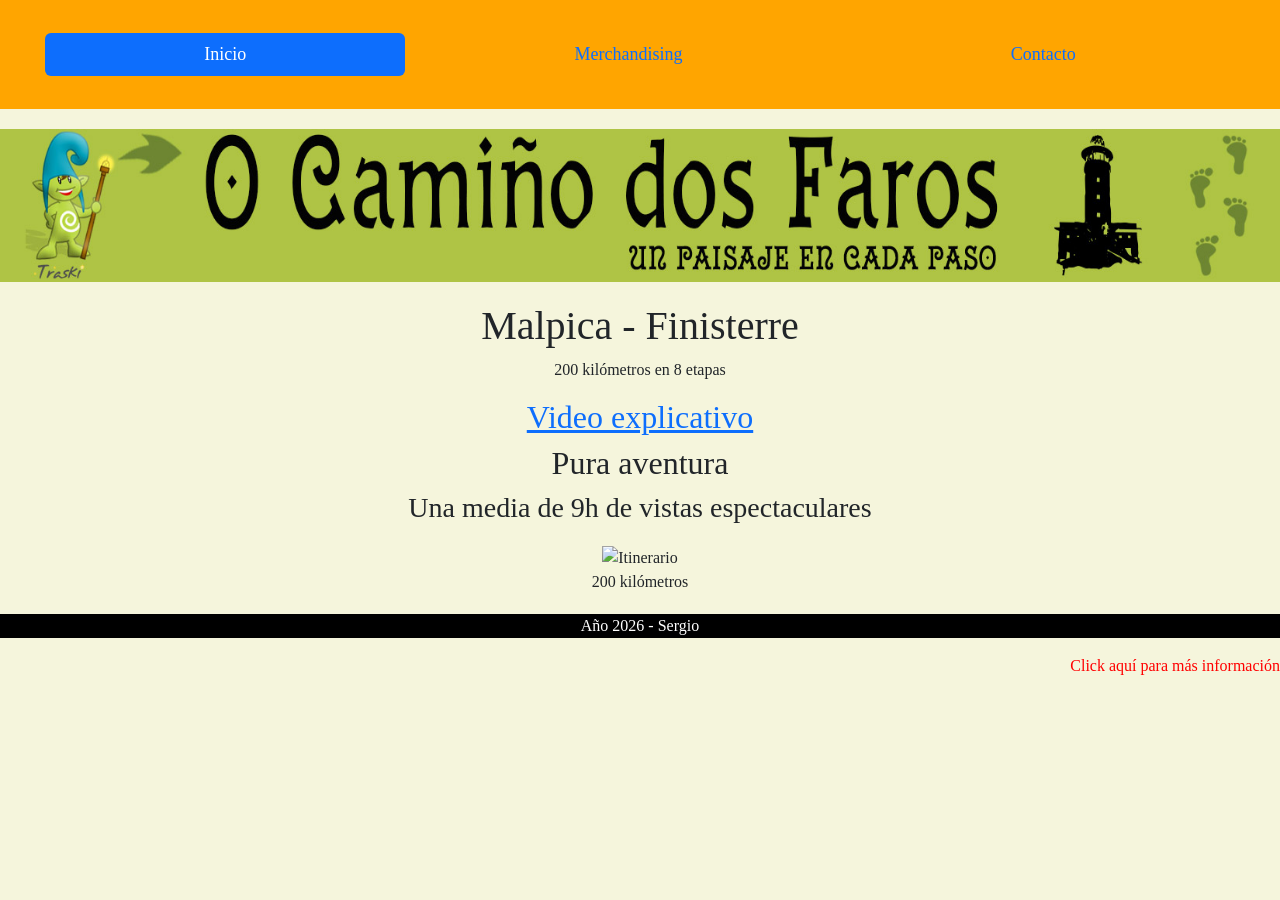
==== index.html @ 745af320 "Entrega 2 16-02-2026 - Sergio Garcia" ====
<!DOCTYPE html>
<html lang="es">
<head>
    <meta charset="UTF-8">
    <meta name="viewport" content="width=device-width, initial-scale=1.0">
    <title>Camiño dos Faros - Sergio</title>
    <link href="https://cdn.jsdelivr.net/npm/bootstrap@5.3.8/dist/css/bootstrap.min.css" rel="stylesheet" integrity="sha384-sRIl4kxILFvY47J16cr9ZwB07vP4J8+LH7qKQnuqkuIAvNWLzeN8tE5YBujZqJLB" crossorigin="anonymous">
    <link rel="stylesheet" href="./css/styles.css">
</head>
<body class="index">

<header class="header-index">
    <nav class="navbar navbar-expand-lg">
        <div class="container-fluid">
            
            <button class="navbar-toggler w-100 mb-2" type="button" data-bs-toggle="collapse" data-bs-target="#menuNavegacionIndex" aria-controls="menuNavegacionIndex" aria-expanded="false" aria-label="Toggle navigation">
                <span class="navbar-toggler-icon"></span> Menú
            </button>

            <div class="collapse navbar-collapse" id="menuNavegacionIndex">
                <ul class="nav nav-pills nav-fill p-2 w-100" id="pillNav2"> 
                    <li class="nav-item">
                        <a class="nav-link active" href="index.html">Inicio</a>
                    </li>
                    <li class="nav-item">
                        <a class="nav-link" href="pages/merchandising.html">Merchandising</a>
                    </li>
                    <li class="nav-item">
                        <a class="nav-link" href="pages/contacto.html">Contacto</a>
                    </li>
                </ul>
            </div>

        </div>
    </nav>
</header>

<main class="main-index">
    <div class="bloque-encabezado">
        <figure>
            <img class="img-encabezado" src="./img/encabezado-largo.jpg" alt="encabezado camiño dos faros" width="1411" height="153">
        </figure>
    </div>

    <div class="bloque-principal">
        <h1>Malpica - Finisterre</h1>
        <p>200 kilómetros en 8 etapas</p>
        <h2><a href="https://www.youtube.com/watch?v=cHSaDjZT3KM" target="_blank">Video explicativo</a></h2> 
        <h2 id="green">Pura aventura</h2>
        <h3>Una media de 9h de vistas espectaculares</h3>
    </div>

    <div class="bloque-imagen-itinerario">
        <figure>
            <img src="https://www.caminodosfaros.com/wp-content/uploads/2014/01/0-1.jpg" alt="Itinerario" width="750" height="350">
            <figcaption>200 kilómetros</figcaption>
        </figure>  
    </div>
</main>

<footer>
    <div class="bloque-footer">
        <p id="fecha" class="colorline">Año 2026 - Sergio</p>
        <p id="derecha"><a href="https://www.caminodosfaros.com" target="_blank">Click aquí para más información</a></p>
    </div>
</footer>

<script src="https://cdn.jsdelivr.net/npm/bootstrap@5.3.8/dist/js/bootstrap.bundle.min.js" integrity="sha384-FKyoEForCGlyvwx9Hj09JcYn3nv7wiPVlz7YYwJrWVcXK/BmnVDxM+D2scQbITxI" crossorigin="anonymous"></script>

</body>
</html>
---- css/styles.css ----
* {
    margin: 0;
    padding: 0;
    box-sizing: border-box;
}

    /*header general */

.header-index {
   background-color: orange;
}


.header-index nav {
    padding: 20px;
}

.header-index nav ul {
    list-style: none;      
    margin: 5px;
    padding: 0;
    display: flex;
    justify-content: space-between;
    width: 100%;
    gap: 10px;
}




    /* navbar general */


.index nav {
    display: flex;
    flex-direction: row;
    align-items: space-between; 
    list-style: none;
    font-size: 2vh;
}
    

/* index.html */
    
.img-encabezado {
   width: 100%;
}






    /* valores generales */


h1, h2, h3 {
    text-align: center; /* Centrar todos los títulos de los "h" */
}

nav a {
    color: black;
}

section p {

    color: black; 
}


figure {
    margin-top: 20px;   /* con esto le damos márgenes a lo que se encuentre dentro de figure */
    margin-bottom: 20px;
}



#fecha {
    background-color: black; /* Color del fondo */
    color: white; /* Color de las letras */
    text-align: center; /* Centramos el texto */
}

#derecha {      
    text-align: right; /* Lo centro a la derecha */
    text-decoration: none;
}

footer a {
    color: red;
    text-decoration: none; /* Le quito el fondo azul al enlace */
}


#esquinaderecha{
    text-align: right;
    color: green;
}


    /* valores para merchandising */

.merchandising {
    display: flex;
    flex-direction: column;
    text-align: center; 
    gap: 15px;
    padding: 15px;
    margin-bottom: 20px;
}

.merchandising p {
    font-size: 2rem;
    line-height: 1.4;
    margin: 0 10px 10px;
    font-family: cursive;
    align-items: center;
    color: rgb(0, 0, 0);
}

.imagen {
    display: flex;
    justify-content: center;

}

.imagen img{ 
    width: 500px;
}


.merchandising button {
    display: inline-block;
    justify-content: center;
    flex-basis: 25px;
    margin-bottom: 25px;
    width: 100px;
    height: 100px;
    font-size: large;
}

.merch-h1 {
    margin-bottom: 20px;
}


body {
    font-family: Georgia, 'Times New Roman', Times, serif;/* Tipografía */
    background-color: beige;
}



.index {
    text-align: center;
}



.volver-arriba {
    font-size: 25px;
}


    /* Media Query para que sea responsive */

@media (min-width:768px) {
    
    .body-merch img {
        width: 350px
    }
    .merchandising button {
    display: inline-block;
    justify-content: center;
    flex-basis: 25px;
    margin-bottom: 25px;
    width: 60px;
    height: 60px;
    font-size: small;
}
}
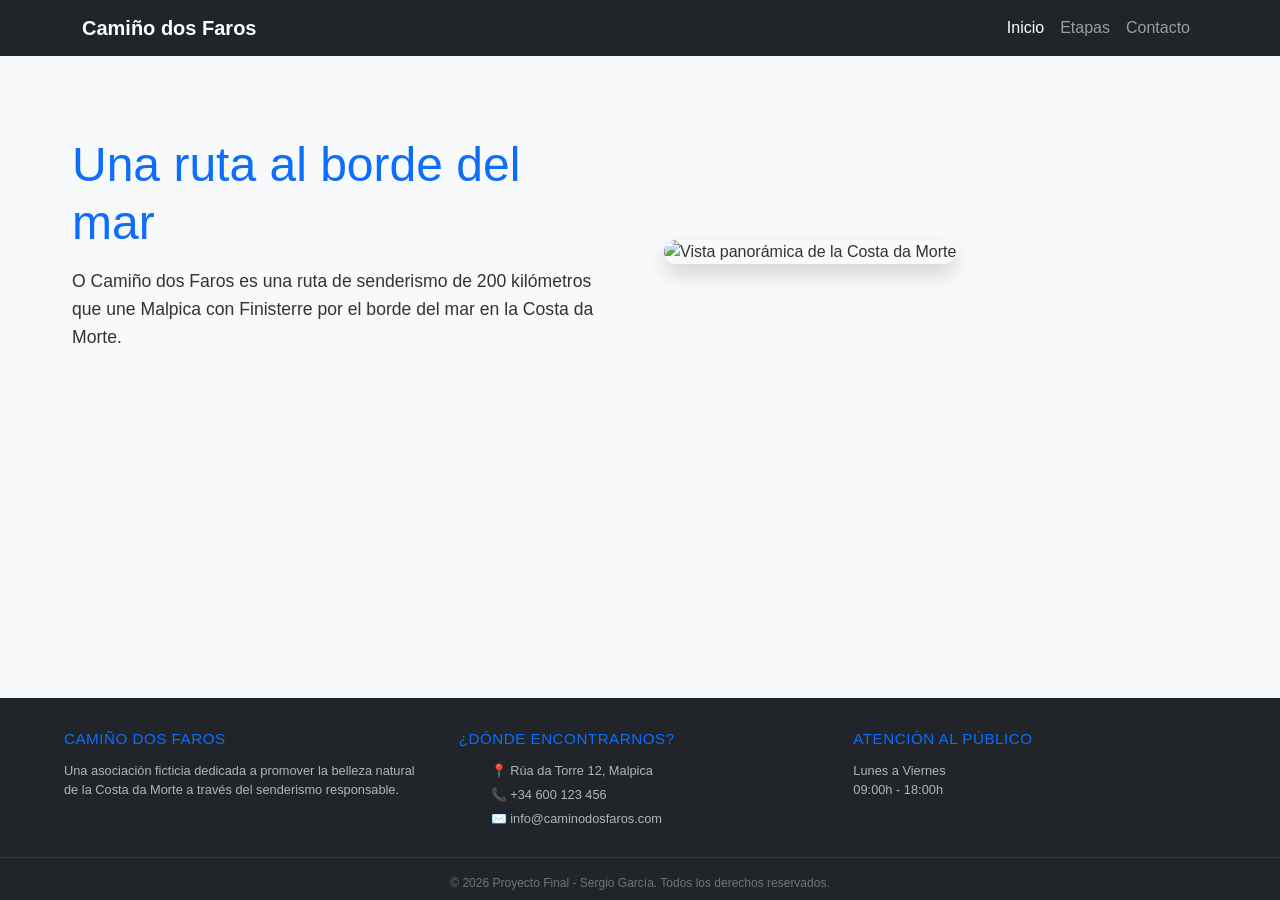
==== commit a2a1ab52: "dia 1 prueba final 09032026" ====
--- a/index.html
+++ b/index.html
@@ -3,69 +3,74 @@
 <head>
     <meta charset="UTF-8">
     <meta name="viewport" content="width=device-width, initial-scale=1.0">
-    <title>Camiño dos Faros - Sergio</title>
-    <link href="https://cdn.jsdelivr.net/npm/bootstrap@5.3.8/dist/css/bootstrap.min.css" rel="stylesheet" integrity="sha384-sRIl4kxILFvY47J16cr9ZwB07vP4J8+LH7qKQnuqkuIAvNWLzeN8tE5YBujZqJLB" crossorigin="anonymous">
-    <link rel="stylesheet" href="./css/styles.css">
+    <title>O Camiño dos Faros | Inicio</title>
+    
+    <link href="https://cdn.jsdelivr.net/npm/bootstrap@5.3.2/dist/css/bootstrap.min.css" rel="stylesheet">
+    <link rel="stylesheet" href="css/main.css">
 </head>
-<body class="index">
+<body class="d-flex flex-column min-vh-100">
 
-<header class="header-index">
-    <nav class="navbar navbar-expand-lg">
-        <div class="container-fluid">
+    <nav class="navbar navbar-expand-lg navbar-dark bg-dark">
+        <div class="container">
+            <a class="navbar-brand fw-bold" href="index.html">Camiño dos Faros</a>
             
-            <button class="navbar-toggler w-100 mb-2" type="button" data-bs-toggle="collapse" data-bs-target="#menuNavegacionIndex" aria-controls="menuNavegacionIndex" aria-expanded="false" aria-label="Toggle navigation">
-                <span class="navbar-toggler-icon"></span> Menú
+            <button class="navbar-toggler" type="button" data-bs-toggle="collapse" data-bs-target="#navbarNav" aria-controls="navbarNav" aria-expanded="false" aria-label="Toggle navigation">
+                <span class="navbar-toggler-icon"></span>
             </button>
-
-            <div class="collapse navbar-collapse" id="menuNavegacionIndex">
-                <ul class="nav nav-pills nav-fill p-2 w-100" id="pillNav2"> 
+            
+            <div class="collapse navbar-collapse" id="navbarNav">
+                <ul class="navbar-nav ms-auto">
                     <li class="nav-item">
-                        <a class="nav-link active" href="index.html">Inicio</a>
+                        <a class="nav-link active" aria-current="page" href="index.html">Inicio</a>
                     </li>
                     <li class="nav-item">
-                        <a class="nav-link" href="pages/merchandising.html">Merchandising</a>
+                        <a class="nav-link" href="pages/etapas.html">Etapas</a>
                     </li>
                     <li class="nav-item">
                         <a class="nav-link" href="pages/contacto.html">Contacto</a>
                     </li>
                 </ul>
             </div>
-
         </div>
     </nav>
-</header>
 
-<main class="main-index">
-    <div class="bloque-encabezado">
-        <figure>
-            <img class="img-encabezado" src="./img/encabezado-largo.jpg" alt="encabezado camiño dos faros" width="1411" height="153">
-        </figure>
-    </div>
+    <main class="contenedor-principal flex-grow-1">
+        <section class="seccion-hero">
+            <div class="caja-texto">
+                <h1>Una ruta al borde del mar</h1>
+                <p>O Camiño dos Faros es una ruta de senderismo de 200 kilómetros que une Malpica con Finisterre por el borde del mar en la Costa da Morte.</p>
+            </div>
+            <div class="caja-imagen">
+                <img src="" alt="Vista panorámica de la Costa da Morte" class="imagen-destacada">
+            </div>
+        </section>
+    </main>
 
-    <div class="bloque-principal">
-        <h1>Malpica - Finisterre</h1>
-        <p>200 kilómetros en 8 etapas</p>
-        <h2><a href="https://www.youtube.com/watch?v=cHSaDjZT3KM" target="_blank">Video explicativo</a></h2> 
-        <h2 id="green">Pura aventura</h2>
-        <h3>Una media de 9h de vistas espectaculares</h3>
-    </div>
+    <footer class="pie-pagina-ancho">
+        <div class="contenedor-footer">
+            <div class="columna-footer">
+                <h3>Camiño dos Faros</h3>
+                <p>Una asociación ficticia dedicada a promover la belleza natural de la Costa da Morte a través del senderismo responsable.</p>
+            </div>
+            <div class="columna-footer">
+                <h3>¿Dónde encontrarnos?</h3>
+                <ul>
+                    <li>📍 Rúa da Torre 12, Malpica</li>
+                    <li>📞 +34 600 123 456</li>
+                    <li>✉️ info@caminodosfaros.com</li>
+                </ul>
+            </div>
+            <div class="columna-footer">
+                <h3>Atención al Público</h3>
+                <p>Lunes a Viernes</p>
+                <p>09:00h - 18:00h</p>
+            </div>
+        </div>
+        <div class="copyright-footer">
+            <p>&copy; 2026 Proyecto Final - Sergio García. Todos los derechos reservados.</p>
+        </div>
+    </footer>
 
-    <div class="bloque-imagen-itinerario">
-        <figure>
-            <img src="https://www.caminodosfaros.com/wp-content/uploads/2014/01/0-1.jpg" alt="Itinerario" width="750" height="350">
-            <figcaption>200 kilómetros</figcaption>
-        </figure>  
-    </div>
-</main>
-
-<footer>
-    <div class="bloque-footer">
-        <p id="fecha" class="colorline">Año 2026 - Sergio</p>
-        <p id="derecha"><a href="https://www.caminodosfaros.com" target="_blank">Click aquí para más información</a></p>
-    </div>
-</footer>
-
-<script src="https://cdn.jsdelivr.net/npm/bootstrap@5.3.8/dist/js/bootstrap.bundle.min.js" integrity="sha384-FKyoEForCGlyvwx9Hj09JcYn3nv7wiPVlz7YYwJrWVcXK/BmnVDxM+D2scQbITxI" crossorigin="anonymous"></script>
-
+    <script src="https://cdn.jsdelivr.net/npm/bootstrap@5.3.2/dist/js/bootstrap.bundle.min.js"></script>
 </body>
 </html>
--- a/css/main.css
+++ b/css/main.css
@@ -0,0 +1,119 @@
+@charset "UTF-8";
+/* scss/main.scss - Archivo principal que SASS traduce a CSS */
+/* scss/_variables.scss - Aquí guardamos nuestros colores y fuentes */
+* {
+  margin: 0;
+  padding: 0;
+  box-sizing: border-box;
+}
+
+body {
+  font-family: "Segoe UI", Roboto, Helvetica, Arial, sans-serif;
+  background-color: #f8f9fa;
+  color: #333333;
+}
+
+.seccion-hero {
+  display: flex;
+  flex-direction: column; /* MÓVIL PRIMERO: Uno arriba del otro */
+  align-items: center;
+  text-align: center; /* Texto centrado para móvil */
+  padding: 3rem 1.5rem;
+  max-width: 1200px;
+  margin: 0 auto;
+  gap: 2rem;
+  /* MAGIA RESPONSIVE: Si la pantalla es más ancha que una tablet (768px) */
+}
+@media (min-width: 768px) {
+  .seccion-hero {
+    flex-direction: row; /* PC: Uno al lado del otro */
+    text-align: left; /* PC: Texto a la izquierda */
+    padding: 5rem 2rem;
+    gap: 3rem;
+  }
+}
+.seccion-hero .caja-texto {
+  flex: 1;
+}
+.seccion-hero .caja-texto h1 {
+  color: #0d6efd;
+  font-size: 2.2rem; /* Tamaño más humilde para celulares */
+  margin-bottom: 1rem;
+  line-height: 1.2;
+}
+@media (min-width: 768px) {
+  .seccion-hero .caja-texto h1 {
+    font-size: 3rem; /* Tamaño grande pero equilibrado para PC */
+  }
+}
+.seccion-hero .caja-texto p {
+  font-size: 1.1rem;
+  color: #333333;
+  line-height: 1.6;
+}
+.seccion-hero .caja-imagen {
+  flex: 1;
+  width: 100%;
+}
+.seccion-hero .caja-imagen .imagen-destacada {
+  width: 100%;
+  border-radius: 15px;
+  box-shadow: 0 10px 20px rgba(0, 0, 0, 0.15);
+}
+
+.pie-pagina-ancho {
+  background-color: #212529;
+  color: #ffffff;
+  /* Redujimos el padding (espacio interno) para que no sea tan alto */
+  padding: 2rem 0 0.5rem 0;
+  margin-top: auto; /* Esto ayuda a empujarlo bien abajo */
+}
+.pie-pagina-ancho .contenedor-footer {
+  display: flex;
+  flex-direction: column;
+  gap: 1.5rem; /* Menos espacio entre columnas en móvil */
+  padding: 0 1.5rem;
+  max-width: 1200px;
+  margin: 0 auto;
+  text-align: center;
+}
+@media (min-width: 768px) {
+  .pie-pagina-ancho .contenedor-footer {
+    flex-direction: row;
+    text-align: left;
+    justify-content: space-between;
+    gap: 2rem; /* Espacio moderado en PC */
+  }
+}
+.pie-pagina-ancho .contenedor-footer .columna-footer {
+  flex: 1;
+}
+.pie-pagina-ancho .contenedor-footer .columna-footer h3 {
+  color: #0d6efd;
+  font-size: 0.95rem; /* Títulos mucho más pequeños y sutiles */
+  margin-bottom: 0.8rem;
+  text-transform: uppercase;
+  letter-spacing: 0.5px; /* Un poquito de espacio entre letras para darle elegancia */
+}
+.pie-pagina-ancho .contenedor-footer .columna-footer p, .pie-pagina-ancho .contenedor-footer .columna-footer ul, .pie-pagina-ancho .contenedor-footer .columna-footer li {
+  font-size: 0.8rem; /* Letra tipo "letra chica" corporativa */
+  color: #adb5bd;
+  list-style: none;
+  margin-bottom: 0; /* Quitamos márgenes extra */
+}
+.pie-pagina-ancho .contenedor-footer .columna-footer li {
+  margin-bottom: 0.3rem; /* Muy poquito espacio entre items de la lista */
+}
+.pie-pagina-ancho .copyright-footer {
+  text-align: center;
+  padding-top: 1rem; /* Menos espacio aquí también */
+  margin-top: 1.5rem;
+  border-top: 1px solid rgba(255, 255, 255, 0.1);
+}
+.pie-pagina-ancho .copyright-footer p {
+  font-size: 0.75rem; /* Texto de copyright súper pequeñito */
+  color: #6c757d; /* Un gris un poco más oscuro para que pase desapercibido */
+  margin: 0;
+}
+
+/*# sourceMappingURL=main.css.map */
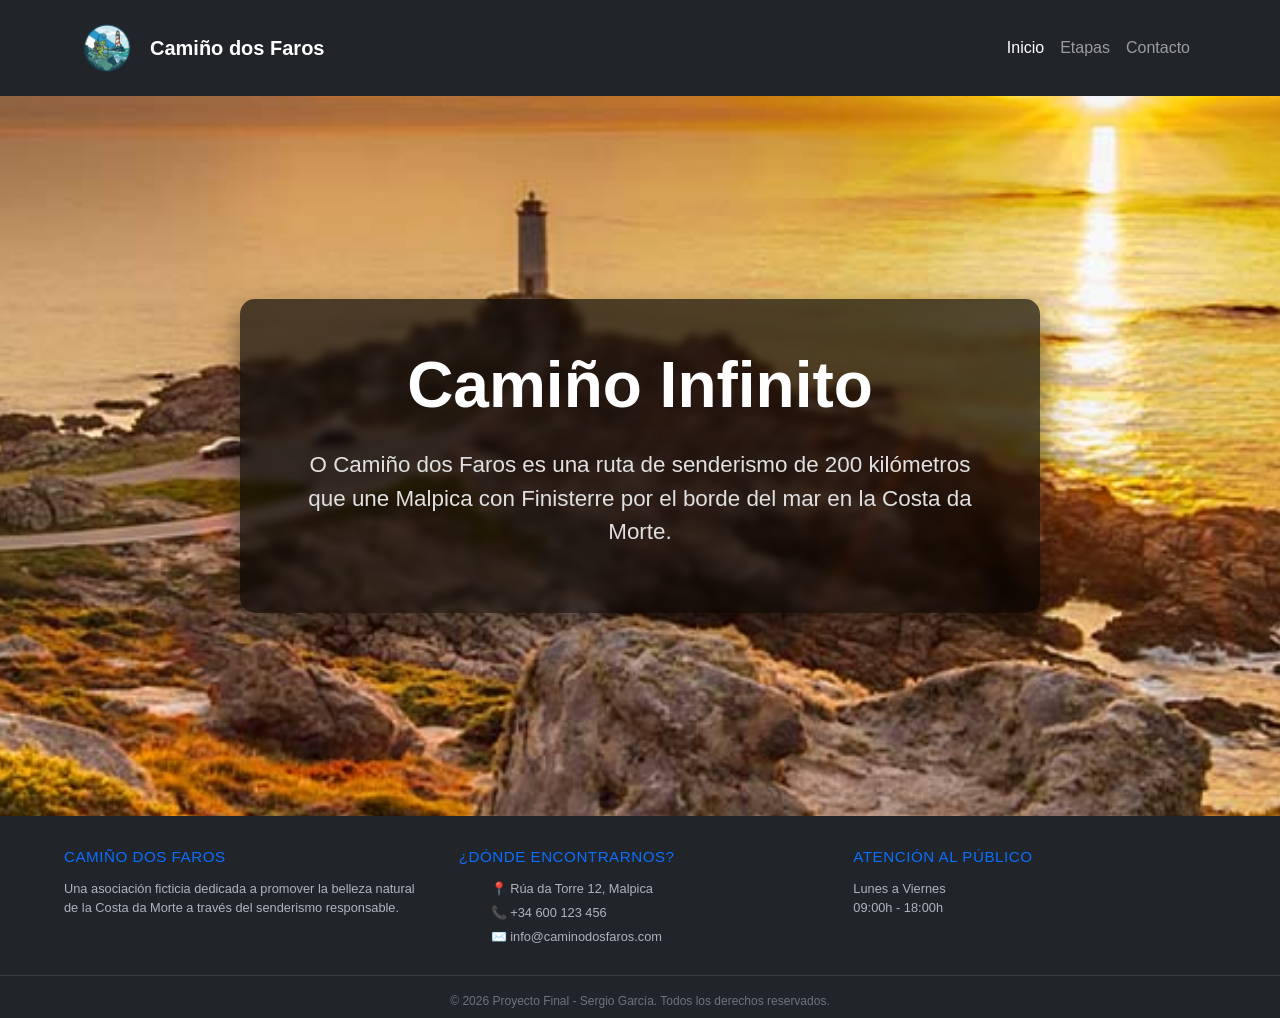
==== commit c6dca0f6: "Entrega Sergio Garcia 09032026" ====
--- a/index.html
+++ b/index.html
@@ -12,7 +12,10 @@
 
     <nav class="navbar navbar-expand-lg navbar-dark bg-dark">
         <div class="container">
-            <a class="navbar-brand fw-bold" href="index.html">Camiño dos Faros</a>
+            <a class="navbar-brand d-flex align-items-center fw-bold" href="index.html">
+                <img src="./img/LogoTraski.png" alt="Logo Traski" width="70" height="70" class="me-2">
+                Camiño dos Faros
+            </a>
             
             <button class="navbar-toggler" type="button" data-bs-toggle="collapse" data-bs-target="#navbarNav" aria-controls="navbarNav" aria-expanded="false" aria-label="Toggle navigation">
                 <span class="navbar-toggler-icon"></span>
@@ -34,14 +37,11 @@
         </div>
     </nav>
 
-    <main class="contenedor-principal flex-grow-1">
-        <section class="seccion-hero">
-            <div class="caja-texto">
-                <h1>Una ruta al borde del mar</h1>
+    <main class="flex-grow-1">
+        <section class="seccion-hero-fondo" style="background-image: url('./img/VistaPanoramicaCamino.jpg');">
+            <div class="caja-texto-superpuesta">
+                <h1>Camiño Infinito</h1>
                 <p>O Camiño dos Faros es una ruta de senderismo de 200 kilómetros que une Malpica con Finisterre por el borde del mar en la Costa da Morte.</p>
-            </div>
-            <div class="caja-imagen">
-                <img src="" alt="Vista panorámica de la Costa da Morte" class="imagen-destacada">
             </div>
         </section>
     </main>
--- a/css/main.css
+++ b/css/main.css
@@ -1,5 +1,4 @@
 @charset "UTF-8";
-/* scss/main.scss - Archivo principal que SASS traduce a CSS */
 /* scss/_variables.scss - Aquí guardamos nuestros colores y fuentes */
 * {
   margin: 0;
@@ -13,65 +12,91 @@
   color: #333333;
 }
 
-.seccion-hero {
+.seccion-hero-fondo {
+  background-attachment: fixed;
+  background-position: center;
+  background-size: cover;
+  background-repeat: no-repeat;
+  min-height: 80vh;
   display: flex;
-  flex-direction: column; /* MÓVIL PRIMERO: Uno arriba del otro */
+  justify-content: center;
   align-items: center;
-  text-align: center; /* Texto centrado para móvil */
-  padding: 3rem 1.5rem;
-  max-width: 1200px;
-  margin: 0 auto;
-  gap: 2rem;
-  /* MAGIA RESPONSIVE: Si la pantalla es más ancha que una tablet (768px) */
+  padding: 2rem;
+}
+.seccion-hero-fondo .caja-texto-superpuesta {
+  background-color: rgba(0, 0, 0, 0.65);
+  padding: 3rem;
+  border-radius: 15px;
+  text-align: center;
+  max-width: 800px;
+  backdrop-filter: blur(5px);
+  box-shadow: 0 15px 30px rgba(0, 0, 0, 0.5);
+}
+.seccion-hero-fondo .caja-texto-superpuesta h1 {
+  color: #ffffff;
+  font-size: 2.5rem;
+  margin-bottom: 1.5rem;
+  font-weight: bold;
 }
 @media (min-width: 768px) {
-  .seccion-hero {
-    flex-direction: row; /* PC: Uno al lado del otro */
-    text-align: left; /* PC: Texto a la izquierda */
-    padding: 5rem 2rem;
-    gap: 3rem;
+  .seccion-hero-fondo .caja-texto-superpuesta h1 {
+    font-size: 4rem;
   }
 }
-.seccion-hero .caja-texto {
-  flex: 1;
-}
-.seccion-hero .caja-texto h1 {
-  color: #0d6efd;
-  font-size: 2.2rem; /* Tamaño más humilde para celulares */
-  margin-bottom: 1rem;
-  line-height: 1.2;
+.seccion-hero-fondo .caja-texto-superpuesta p {
+  color: #e0e0e0;
+  font-size: 1.2rem;
 }
 @media (min-width: 768px) {
-  .seccion-hero .caja-texto h1 {
-    font-size: 3rem; /* Tamaño grande pero equilibrado para PC */
+  .seccion-hero-fondo .caja-texto-superpuesta p {
+    font-size: 1.4rem;
   }
 }
-.seccion-hero .caja-texto p {
+
+.header-etapas {
+  background-image: url("../img/FotoFondoEtapas.jpg");
+  background-attachment: fixed;
+  background-position: center;
+  background-size: cover;
+  background-repeat: no-repeat;
+  min-height: 40vh;
+  display: flex;
+  justify-content: center;
+  align-items: center;
+  padding: 2rem;
+  text-align: center;
+}
+.header-etapas .caja-texto-superpuesta {
+  background-color: rgba(0, 0, 0, 0.6);
+  padding: 2.5rem;
+  border-radius: 15px;
+  backdrop-filter: blur(5px);
+  max-width: 850px;
+  box-shadow: 0 10px 25px rgba(0, 0, 0, 0.3);
+}
+.header-etapas .caja-texto-superpuesta h1 {
+  color: #ffffff;
+  font-size: 2.2rem;
+  margin-bottom: 1rem;
+  text-transform: uppercase;
+  letter-spacing: 2px;
+}
+.header-etapas .caja-texto-superpuesta p {
+  color: #dddddd;
   font-size: 1.1rem;
-  color: #333333;
-  line-height: 1.6;
-}
-.seccion-hero .caja-imagen {
-  flex: 1;
-  width: 100%;
-}
-.seccion-hero .caja-imagen .imagen-destacada {
-  width: 100%;
-  border-radius: 15px;
-  box-shadow: 0 10px 20px rgba(0, 0, 0, 0.15);
+  margin-bottom: 0;
 }
 
 .pie-pagina-ancho {
   background-color: #212529;
   color: #ffffff;
-  /* Redujimos el padding (espacio interno) para que no sea tan alto */
   padding: 2rem 0 0.5rem 0;
-  margin-top: auto; /* Esto ayuda a empujarlo bien abajo */
+  margin-top: auto;
 }
 .pie-pagina-ancho .contenedor-footer {
   display: flex;
   flex-direction: column;
-  gap: 1.5rem; /* Menos espacio entre columnas en móvil */
+  gap: 1.5rem;
   padding: 0 1.5rem;
   max-width: 1200px;
   margin: 0 auto;
@@ -82,7 +107,7 @@
     flex-direction: row;
     text-align: left;
     justify-content: space-between;
-    gap: 2rem; /* Espacio moderado en PC */
+    gap: 2rem;
   }
 }
 .pie-pagina-ancho .contenedor-footer .columna-footer {
@@ -90,30 +115,42 @@
 }
 .pie-pagina-ancho .contenedor-footer .columna-footer h3 {
   color: #0d6efd;
-  font-size: 0.95rem; /* Títulos mucho más pequeños y sutiles */
+  font-size: 0.95rem;
   margin-bottom: 0.8rem;
   text-transform: uppercase;
-  letter-spacing: 0.5px; /* Un poquito de espacio entre letras para darle elegancia */
+  letter-spacing: 0.5px;
 }
 .pie-pagina-ancho .contenedor-footer .columna-footer p, .pie-pagina-ancho .contenedor-footer .columna-footer ul, .pie-pagina-ancho .contenedor-footer .columna-footer li {
-  font-size: 0.8rem; /* Letra tipo "letra chica" corporativa */
+  font-size: 0.8rem;
   color: #adb5bd;
   list-style: none;
-  margin-bottom: 0; /* Quitamos márgenes extra */
+  margin-bottom: 0;
 }
 .pie-pagina-ancho .contenedor-footer .columna-footer li {
-  margin-bottom: 0.3rem; /* Muy poquito espacio entre items de la lista */
+  margin-bottom: 0.3rem;
 }
 .pie-pagina-ancho .copyright-footer {
   text-align: center;
-  padding-top: 1rem; /* Menos espacio aquí también */
+  padding-top: 1rem;
   margin-top: 1.5rem;
   border-top: 1px solid rgba(255, 255, 255, 0.1);
 }
 .pie-pagina-ancho .copyright-footer p {
-  font-size: 0.75rem; /* Texto de copyright súper pequeñito */
-  color: #6c757d; /* Un gris un poco más oscuro para que pase desapercibido */
+  font-size: 0.75rem;
+  color: #6c757d;
   margin: 0;
 }
 
+.navbar-brand {
+  display: flex;
+  justify-content: center;
+  align-items: center;
+}
+.navbar-brand img {
+  height: 70px;
+  width: 70px;
+  object-fit: contain;
+  margin-left: -10px;
+}
+
 /*# sourceMappingURL=main.css.map */
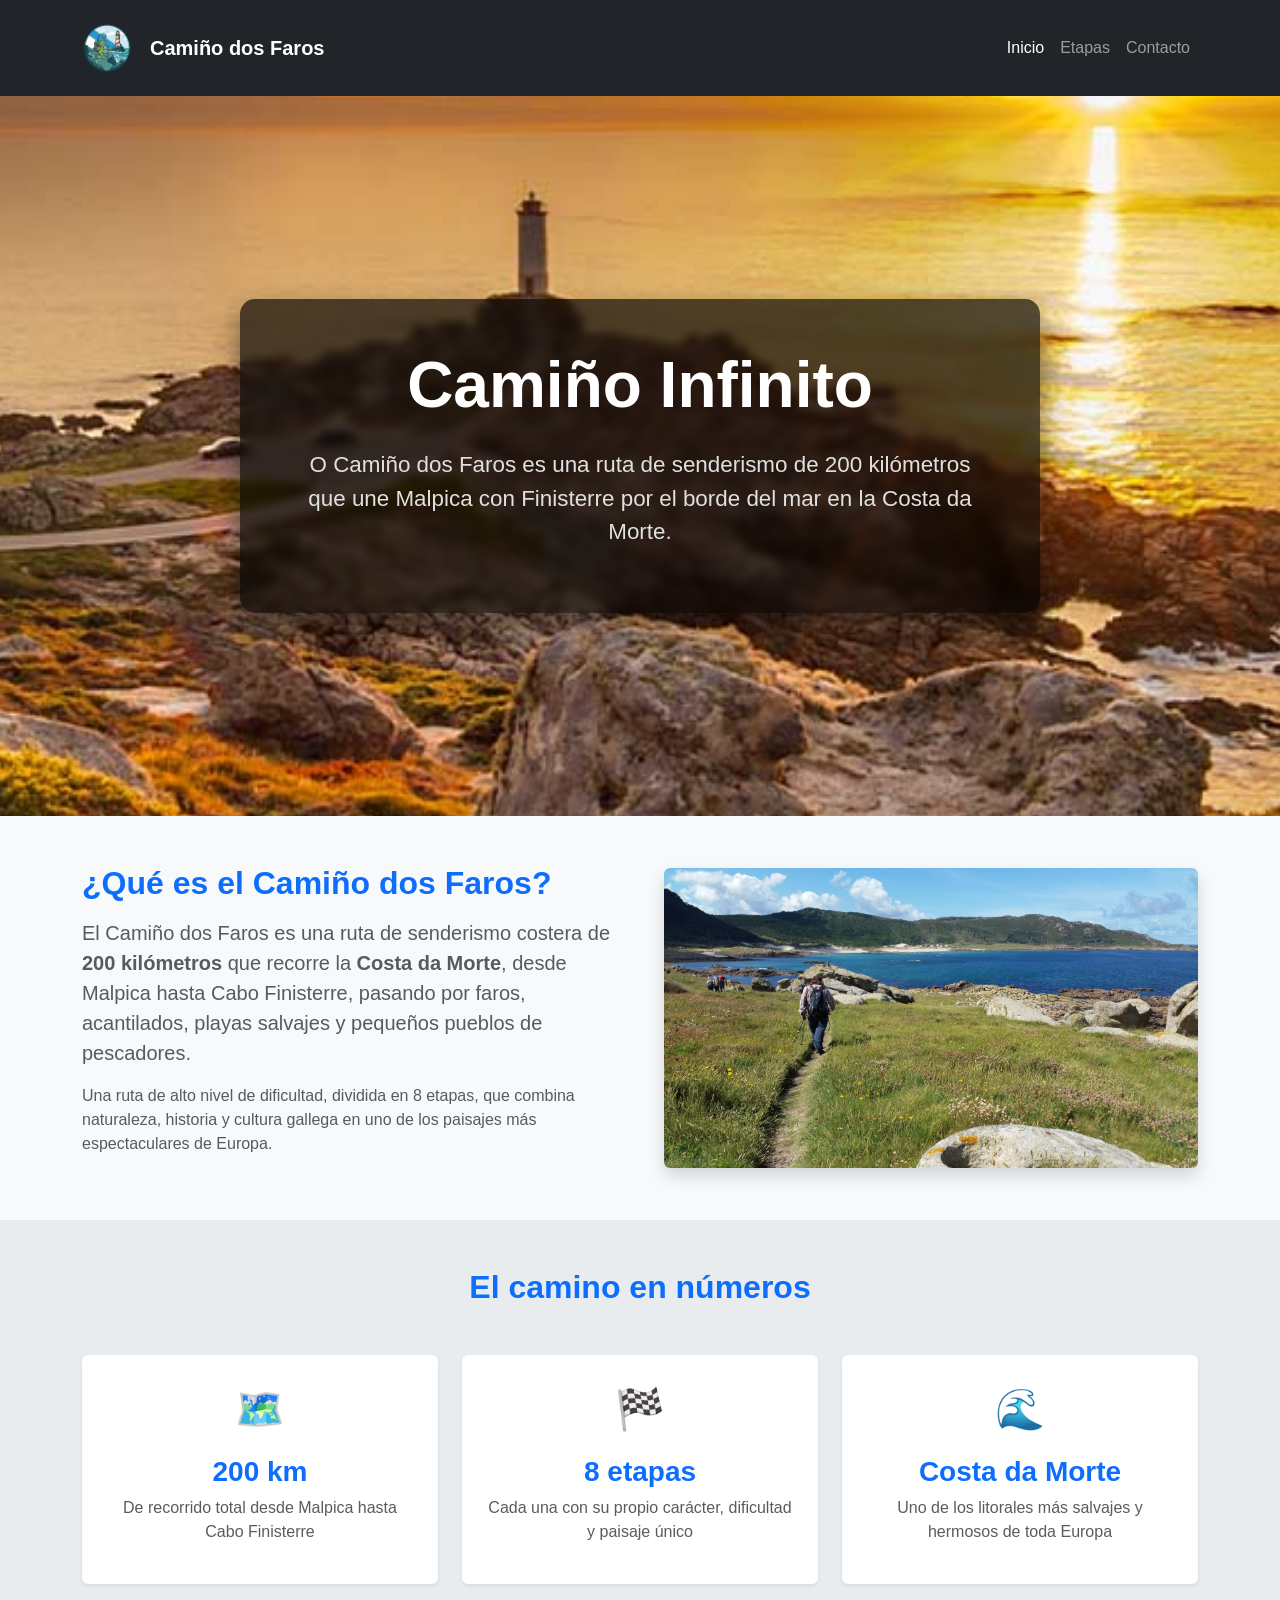
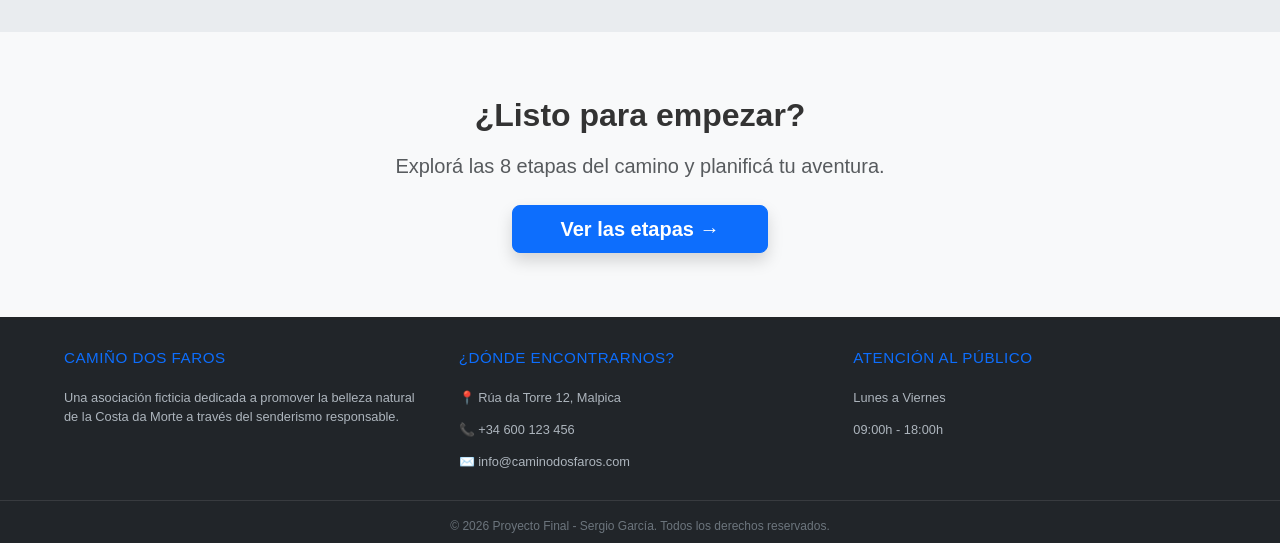
==== commit abcb305b: "mejoras index, seo, animaciones, footer unificado, accesibilidad formulario" ====
--- a/index.html
+++ b/index.html
@@ -1,13 +1,19 @@
 <!DOCTYPE html>
 <html lang="es">
+
 <head>
     <meta charset="UTF-8">
     <meta name="viewport" content="width=device-width, initial-scale=1.0">
+    <meta name="description"
+        content="O Camiño dos Faros es una ruta de senderismo de 200 km por la Costa da Morte, desde Malpica hasta Cabo Finisterre. Descubrí las 8 etapas.">
+    <meta name="keywords"
+        content="Camiño dos Faros, senderismo, Costa da Morte, Galicia, rutas, faros, Finisterre, Malpica">
+    <meta name="author" content="Sergio García">
     <title>O Camiño dos Faros | Inicio</title>
-    
     <link href="https://cdn.jsdelivr.net/npm/bootstrap@5.3.2/dist/css/bootstrap.min.css" rel="stylesheet">
     <link rel="stylesheet" href="css/main.css">
 </head>
+
 <body class="d-flex flex-column min-vh-100">
 
     <nav class="navbar navbar-expand-lg navbar-dark bg-dark">
@@ -16,11 +22,12 @@
                 <img src="./img/LogoTraski.png" alt="Logo Traski" width="70" height="70" class="me-2">
                 Camiño dos Faros
             </a>
-            
-            <button class="navbar-toggler" type="button" data-bs-toggle="collapse" data-bs-target="#navbarNav" aria-controls="navbarNav" aria-expanded="false" aria-label="Toggle navigation">
+
+            <button class="navbar-toggler" type="button" data-bs-toggle="collapse" data-bs-target="#navbarNav"
+                aria-controls="navbarNav" aria-expanded="false" aria-label="Toggle navigation">
                 <span class="navbar-toggler-icon"></span>
             </button>
-            
+
             <div class="collapse navbar-collapse" id="navbarNav">
                 <ul class="navbar-nav ms-auto">
                     <li class="nav-item">
@@ -38,19 +45,89 @@
     </nav>
 
     <main class="flex-grow-1">
+
+        <!-- Hero principal -->
+
         <section class="seccion-hero-fondo" style="background-image: url('./img/VistaPanoramicaCamino.jpg');">
             <div class="caja-texto-superpuesta">
                 <h1>Camiño Infinito</h1>
-                <p>O Camiño dos Faros es una ruta de senderismo de 200 kilómetros que une Malpica con Finisterre por el borde del mar en la Costa da Morte.</p>
+                <p>O Camiño dos Faros es una ruta de senderismo de 200 kilómetros que une Malpica con Finisterre por el
+                    borde del mar en la Costa da Morte.</p>
             </div>
         </section>
+
+        <!-- SECCIÓN: ¿Qué es el Camiño? -->
+
+        <section class="container my-5">
+            <div class="row align-items-center g-5">
+                <div class="col-md-6">
+                    <h2 class="fw-bold mb-3 titulo-seccion">¿Qué es el Camiño dos Faros?</h2>
+                    <p class="text-muted fs-5">
+                        El Camiño dos Faros es una ruta de senderismo costera de <strong>200 kilómetros</strong>
+                        que recorre la <strong>Costa da Morte</strong>, desde Malpica hasta Cabo Finisterre,
+                        pasando por faros, acantilados, playas salvajes y pequeños pueblos de pescadores.
+                    </p>
+                    <p class="text-muted">
+                        Una ruta de alto nivel de dificultad, dividida en 8 etapas, que combina naturaleza,
+                        historia y cultura gallega en uno de los paisajes más espectaculares de Europa.
+                    </p>
+                </div>
+                <div class="col-md-6 text-center">
+                    <img src="./img/FotoEtapa5.jpg" alt="Vista panorámica de la Costa da Morte"
+                        class="img-fluid rounded shadow" style="max-height: 350px; object-fit: cover; width: 100%;">
+                </div>
+            </div>
+        </section>
+
+        <!-- SECCIÓN: Datos destacados -->
+
+        <section class="py-5" style="background-color: #e9ecef;">
+            <div class="container">
+                <h2 class="text-center fw-bold mb-5 titulo-seccion">El camino en números</h2>
+                <div class="row g-4 text-center">
+                    <div class="col-md-4">
+                        <div class="bg-white rounded shadow-sm p-4 h-100 card-numero">
+                            <div class="fs-1 mb-3">🗺️</div>
+                            <h3 class="fw-bold titulo-seccion">200 km</h3>
+                            <p class="text-muted">De recorrido total desde Malpica hasta Cabo Finisterre</p>
+                        </div>
+                    </div>
+                    <div class="col-md-4">
+                        <div class="bg-white rounded shadow-sm p-4 h-100 card-numero">
+                            <div class="fs-1 mb-3">🏁</div>
+                            <h3 class="fw-bold titulo-seccion">8 etapas</h3>
+                            <p class="text-muted">Cada una con su propio carácter, dificultad y paisaje único</p>
+                        </div>
+                    </div>
+                    <div class="col-md-4">
+                        <div class="bg-white rounded shadow-sm p-4 h-100 card-numero">
+                            <div class="fs-1 mb-3">🌊</div>
+                            <h3 class="fw-bold titulo-seccion">Costa da Morte</h3>
+                            <p class="text-muted">Uno de los litorales más salvajes y hermosos de toda Europa</p>
+                        </div>
+                    </div>
+                </div>
+            </div>
+        </section>
+
+        <!-- Botón final - Ver etapas -->
+
+        <section class="container text-center my-5 py-3">
+            <h2 class="fw-bold mb-3">¿Listo para empezar?</h2>
+            <p class="text-muted mb-4 fs-5">Explorá las 8 etapas del camino y planificá tu aventura.</p>
+            <a href="./pages/etapas.html" class="btn btn-primary btn-lg px-5 fw-bold shadow">
+                Ver las etapas →
+            </a>
+        </section>
+
     </main>
 
     <footer class="pie-pagina-ancho">
         <div class="contenedor-footer">
             <div class="columna-footer">
                 <h3>Camiño dos Faros</h3>
-                <p>Una asociación ficticia dedicada a promover la belleza natural de la Costa da Morte a través del senderismo responsable.</p>
+                <p>Una asociación ficticia dedicada a promover la belleza natural de la Costa da Morte a través del
+                    senderismo responsable.</p>
             </div>
             <div class="columna-footer">
                 <h3>¿Dónde encontrarnos?</h3>
@@ -73,4 +150,5 @@
 
     <script src="https://cdn.jsdelivr.net/npm/bootstrap@5.3.2/dist/js/bootstrap.bundle.min.js"></script>
 </body>
+
 </html>
--- a/css/main.css
+++ b/css/main.css
@@ -120,14 +120,19 @@
   text-transform: uppercase;
   letter-spacing: 0.5px;
 }
-.pie-pagina-ancho .contenedor-footer .columna-footer p, .pie-pagina-ancho .contenedor-footer .columna-footer ul, .pie-pagina-ancho .contenedor-footer .columna-footer li {
+.pie-pagina-ancho .contenedor-footer .columna-footer p,
+.pie-pagina-ancho .contenedor-footer .columna-footer li {
   font-size: 0.8rem;
   color: #adb5bd;
+  margin-bottom: 0.3rem;
+  padding-top: 0.5rem;
+}
+.pie-pagina-ancho .contenedor-footer .columna-footer ul {
   list-style: none;
-  margin-bottom: 0;
-}
-.pie-pagina-ancho .contenedor-footer .columna-footer li {
-  margin-bottom: 0.3rem;
+  padding: 0;
+  margin: 0;
+  display: flex;
+  flex-direction: column;
 }
 .pie-pagina-ancho .copyright-footer {
   text-align: center;
@@ -153,4 +158,41 @@
   margin-left: -10px;
 }
 
+.nav-link {
+  transition: color 0.3s ease;
+}
+.nav-link:hover {
+  color: #0d6efd !important;
+}
+
+.card-numero {
+  transition: transform 0.3s ease, box-shadow 0.3s ease;
+}
+.card-numero:hover {
+  transform: translateY(-6px);
+  box-shadow: 0 12px 25px rgba(0, 0, 0, 0.15) !important;
+}
+
+@keyframes fadeInUp {
+  from {
+    opacity: 0;
+    transform: translateY(30px);
+  }
+  to {
+    opacity: 1;
+    transform: translateY(0);
+  }
+}
+.caja-texto-superpuesta {
+  animation: fadeInUp 1s ease forwards;
+}
+
+.titulo-seccion {
+  color: #0d6efd;
+}
+
+.titulo-seccion-secundario {
+  color: #0d6efd;
+}
+
 /*# sourceMappingURL=main.css.map */
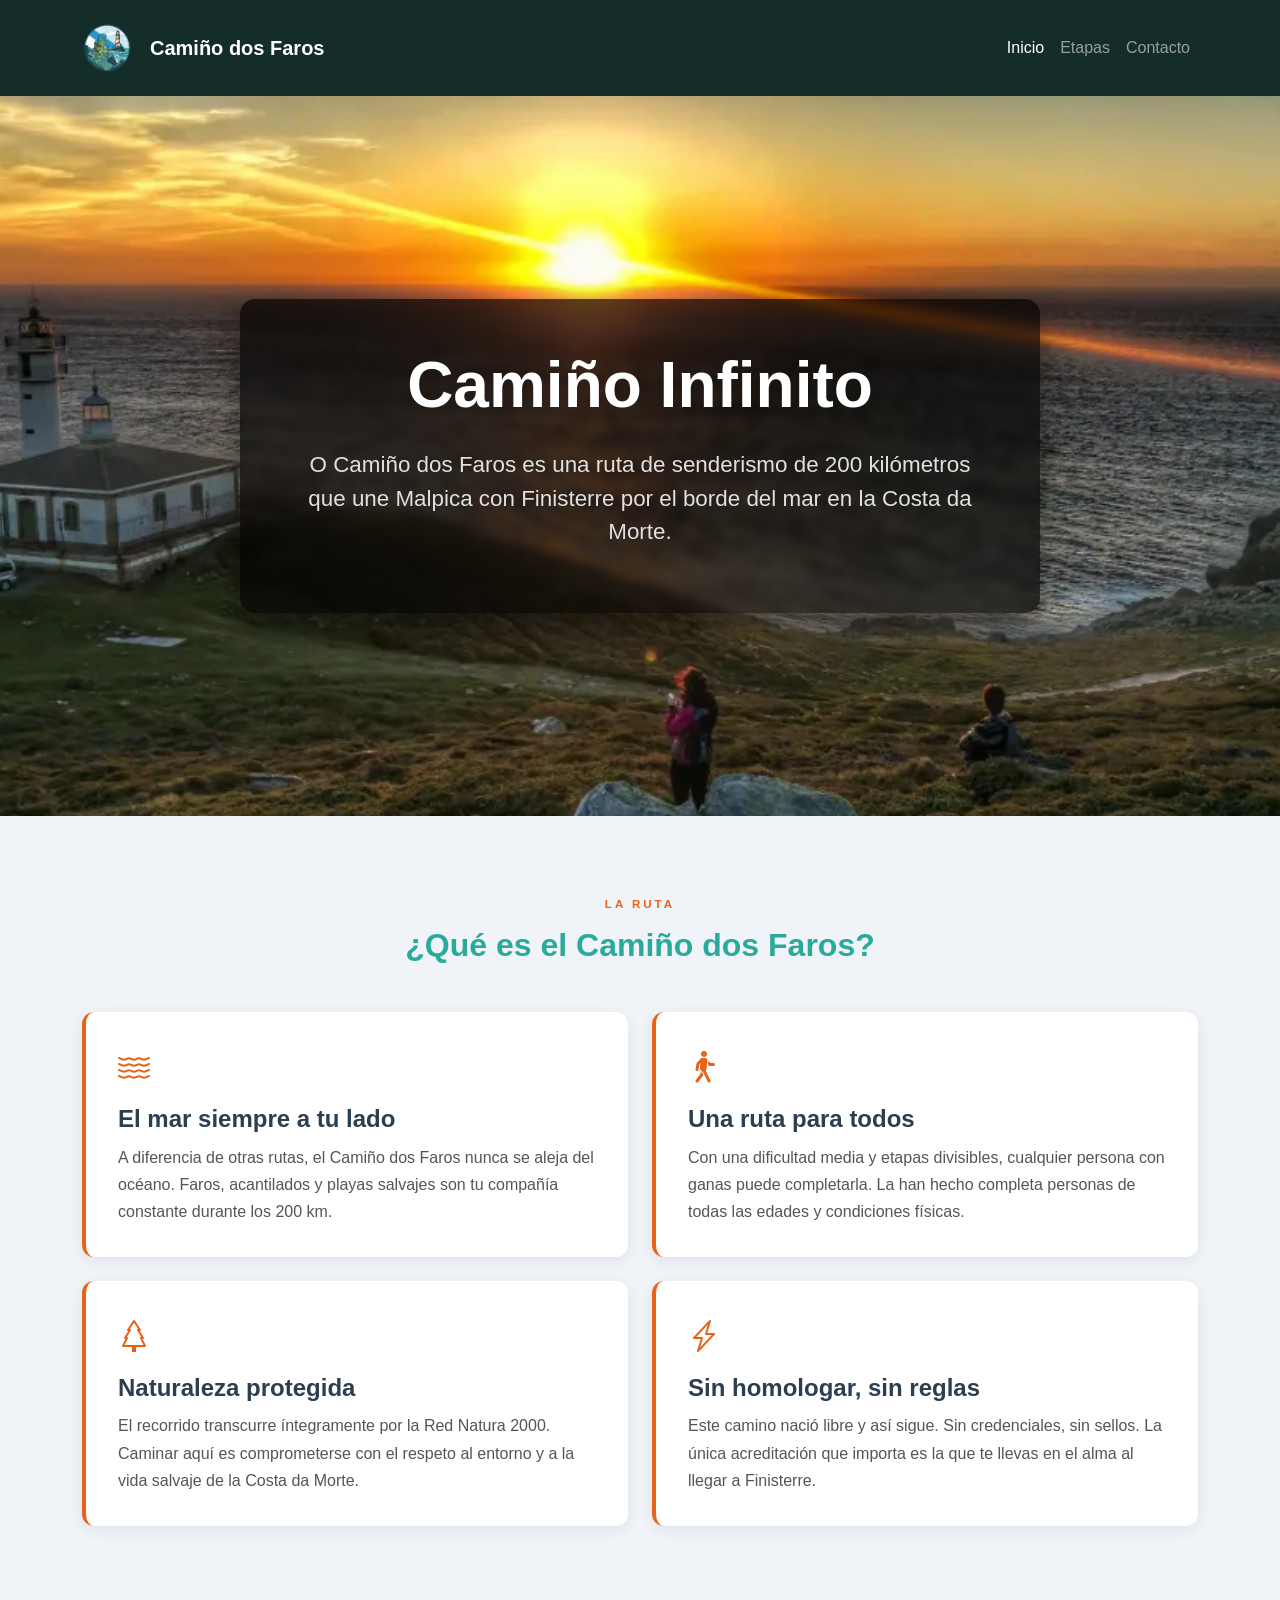
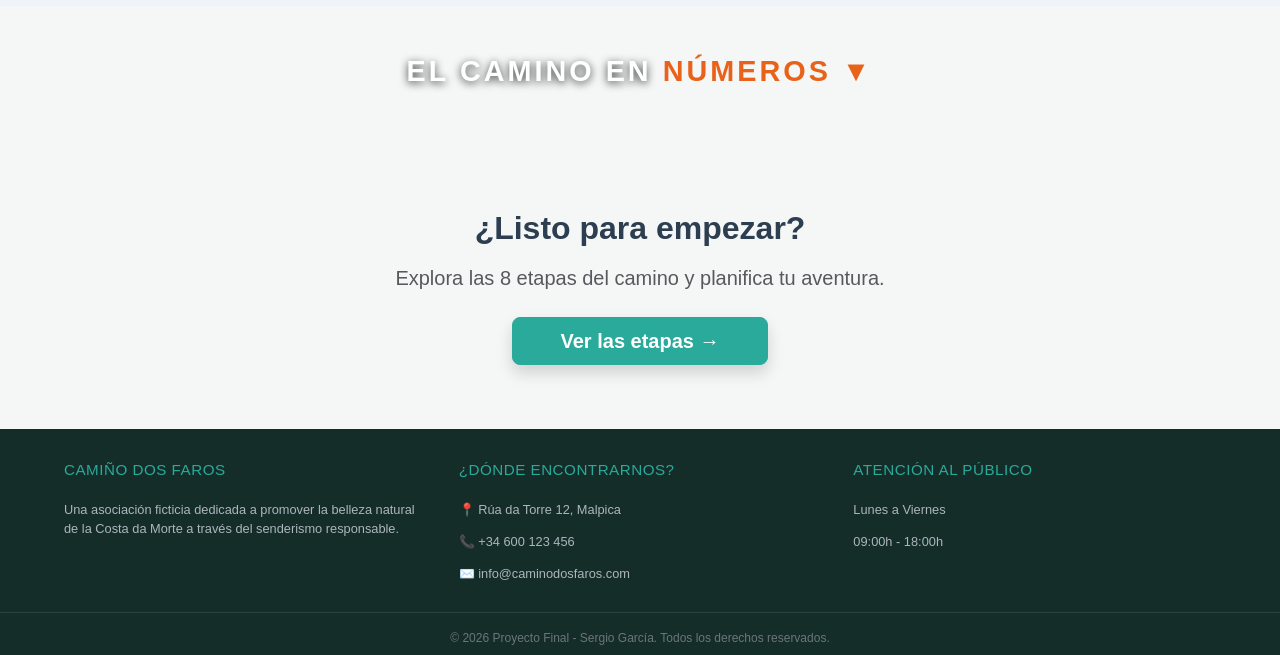
==== commit 601a28ac: "feat: entrega final proyecto Camino dos Faros" ====
--- a/index.html
+++ b/index.html
@@ -5,12 +5,13 @@
     <meta charset="UTF-8">
     <meta name="viewport" content="width=device-width, initial-scale=1.0">
     <meta name="description"
-        content="O Camiño dos Faros es una ruta de senderismo de 200 km por la Costa da Morte, desde Malpica hasta Cabo Finisterre. Descubrí las 8 etapas.">
+        content="O Camiño dos Faros es una ruta de senderismo de 200 km por la Costa da Morte, desde Malpica hasta Cabo Finisterre. Descubre las 8 etapas.">
     <meta name="keywords"
         content="Camiño dos Faros, senderismo, Costa da Morte, Galicia, rutas, faros, Finisterre, Malpica">
     <meta name="author" content="Sergio García">
     <title>O Camiño dos Faros | Inicio</title>
     <link href="https://cdn.jsdelivr.net/npm/bootstrap@5.3.2/dist/css/bootstrap.min.css" rel="stylesheet">
+    <link rel="stylesheet" href="https://cdn.jsdelivr.net/npm/bootstrap-icons@1.11.3/font/bootstrap-icons.min.css">
     <link rel="stylesheet" href="css/main.css">
 </head>
 
@@ -22,12 +23,10 @@
                 <img src="./img/LogoTraski.png" alt="Logo Traski" width="70" height="70" class="me-2">
                 Camiño dos Faros
             </a>
-
             <button class="navbar-toggler" type="button" data-bs-toggle="collapse" data-bs-target="#navbarNav"
-                aria-controls="navbarNav" aria-expanded="false" aria-label="Toggle navigation">
+                aria-controls="navbarNav" aria-expanded="false" aria-label="Abrir menú de navegación">
                 <span class="navbar-toggler-icon"></span>
             </button>
-
             <div class="collapse navbar-collapse" id="navbarNav">
                 <ul class="navbar-nav ms-auto">
                     <li class="nav-item">
@@ -48,7 +47,7 @@
 
         <!-- Hero principal -->
 
-        <section class="seccion-hero-fondo" style="background-image: url('./img/VistaPanoramicaCamino.jpg');">
+        <section class="seccion-hero-fondo" style="background-image: url('./img/foto-fondo-nueva.webp');">
             <div class="caja-texto-superpuesta">
                 <h1>Camiño Infinito</h1>
                 <p>O Camiño dos Faros es una ruta de senderismo de 200 kilómetros que une Malpica con Finisterre por el
@@ -58,52 +57,86 @@
 
         <!-- SECCIÓN: ¿Qué es el Camiño? -->
 
-        <section class="container my-5">
-            <div class="row align-items-center g-5">
-                <div class="col-md-6">
-                    <h2 class="fw-bold mb-3 titulo-seccion">¿Qué es el Camiño dos Faros?</h2>
-                    <p class="text-muted fs-5">
-                        El Camiño dos Faros es una ruta de senderismo costera de <strong>200 kilómetros</strong>
-                        que recorre la <strong>Costa da Morte</strong>, desde Malpica hasta Cabo Finisterre,
-                        pasando por faros, acantilados, playas salvajes y pequeños pueblos de pescadores.
-                    </p>
-                    <p class="text-muted">
-                        Una ruta de alto nivel de dificultad, dividida en 8 etapas, que combina naturaleza,
-                        historia y cultura gallega en uno de los paisajes más espectaculares de Europa.
-                    </p>
+        <section class="seccion-presentacion">
+            <div class="container">
+                <div class="text-center mb-5">
+                    <span class="presentacion-etiqueta">La ruta</span>
+                    <h2 class="fw-bold titulo-seccion">¿Qué es el Camiño dos Faros?</h2>
                 </div>
-                <div class="col-md-6 text-center">
-                    <img src="./img/FotoEtapa5.jpg" alt="Vista panorámica de la Costa da Morte"
-                        class="img-fluid rounded shadow" style="max-height: 350px; object-fit: cover; width: 100%;">
+                <div class="row g-4">
+                    <div class="col-md-6">
+                        <div class="presentacion-card">
+                            <i class="bi bi-water"></i>
+                            <h4>El mar siempre a tu lado</h4>
+                            <p>A diferencia de otras rutas, el Camiño dos Faros nunca se aleja del océano. Faros,
+                                acantilados y playas salvajes son tu compañía constante durante los 200 km.</p>
+                        </div>
+                    </div>
+                    <div class="col-md-6">
+                        <div class="presentacion-card">
+                            <i class="bi bi-person-walking"></i>
+                            <h4>Una ruta para todos</h4>
+                            <p>Con una dificultad media y etapas divisibles, cualquier persona con ganas puede
+                                completarla. La han hecho completa personas de todas las edades y condiciones físicas.
+                            </p>
+                        </div>
+                    </div>
+                    <div class="col-md-6">
+                        <div class="presentacion-card">
+                            <i class="bi bi-tree"></i>
+                            <h4>Naturaleza protegida</h4>
+                            <p>El recorrido transcurre íntegramente por la Red Natura 2000. Caminar aquí es
+                                comprometerse con el respeto al entorno y a la vida salvaje de la Costa da Morte.</p>
+                        </div>
+                    </div>
+                    <div class="col-md-6">
+                        <div class="presentacion-card">
+                            <i class="bi bi-lightning-charge"></i>
+                            <h4>Sin homologar, sin reglas</h4>
+                            <p>Este camino nació libre y así sigue. Sin credenciales, sin sellos. La única acreditación
+                                que importa es la que te llevas en el alma al llegar a Finisterre.</p>
+                        </div>
+                    </div>
                 </div>
             </div>
         </section>
 
         <!-- SECCIÓN: Datos destacados -->
 
-        <section class="py-5" style="background-color: #e9ecef;">
-            <div class="container">
-                <h2 class="text-center fw-bold mb-5 titulo-seccion">El camino en números</h2>
-                <div class="row g-4 text-center">
-                    <div class="col-md-4">
-                        <div class="bg-white rounded shadow-sm p-4 h-100 card-numero">
-                            <div class="fs-1 mb-3">🗺️</div>
-                            <h3 class="fw-bold titulo-seccion">200 km</h3>
-                            <p class="text-muted">De recorrido total desde Malpica hasta Cabo Finisterre</p>
+        <section class="py-5 seccion-numeros" style="background-image: url(./img/foto-fondo-nueva2.jpg)">
+            <div class="container text-center">
+                <h2 class="fw-bold mb-2 titulo-numeros">
+                    EL CAMINO EN <button class="btn-numeros" data-bs-toggle="collapse" data-bs-target="#numerosCollapse"
+                        aria-expanded="false" aria-controls="numerosCollapse"><span class="texto-naranja">NÚMEROS
+                            ▼</span></button>
+                </h2>
+                <div class="collapse mt-4" id="numerosCollapse">
+                    <div class="row g-4 text-center">
+                        <div class="col-md-4">
+                            <div class="bg-white rounded shadow-sm p-4 h-100 card-numero">
+                                <div class="fs-1 mb-3"><i class="bi bi-geo-alt"></i></div>
+                                <h3 class="fw-bold titulo-seccion">200 km</h3>
+                                <p class="text-muted">De recorrido total desde Malpica hasta Cabo Finisterre.</p>
+                                <p class="text-muted small">Siempre con el Atlántico a tu lado y el viento de frente.
+                                </p>
+                            </div>
                         </div>
-                    </div>
-                    <div class="col-md-4">
-                        <div class="bg-white rounded shadow-sm p-4 h-100 card-numero">
-                            <div class="fs-1 mb-3">🏁</div>
-                            <h3 class="fw-bold titulo-seccion">8 etapas</h3>
-                            <p class="text-muted">Cada una con su propio carácter, dificultad y paisaje único</p>
+                        <div class="col-md-4">
+                            <div class="bg-white rounded shadow-sm p-4 h-100 card-numero">
+                                <div class="fs-1 mb-3"><i class="bi bi-compass"></i></div>
+                                <h3 class="fw-bold titulo-seccion">8 etapas</h3>
+                                <p class="text-muted">Cada una con su propio carácter, dificultad y paisaje único.</p>
+                                <p class="text-muted small">Una media de 9 horas por etapa, a tu ritmo, sin prisas.</p>
+                            </div>
                         </div>
-                    </div>
-                    <div class="col-md-4">
-                        <div class="bg-white rounded shadow-sm p-4 h-100 card-numero">
-                            <div class="fs-1 mb-3">🌊</div>
-                            <h3 class="fw-bold titulo-seccion">Costa da Morte</h3>
-                            <p class="text-muted">Uno de los litorales más salvajes y hermosos de toda Europa</p>
+                        <div class="col-md-4">
+                            <div class="bg-white rounded shadow-sm p-4 h-100 card-numero">
+                                <div class="fs-1 mb-3"><i class="bi bi-tsunami"></i></div>
+                                <h3 class="fw-bold titulo-seccion">Costa da Morte</h3>
+                                <p class="text-muted">Uno de los litorales más salvajes y hermosos de toda Europa.</p>
+                                <p class="text-muted small">Faros, acantilados, dunas y puestas de sol que no se
+                                    olvidan.</p>
+                            </div>
                         </div>
                     </div>
                 </div>
@@ -114,7 +147,7 @@
 
         <section class="container text-center my-5 py-3">
             <h2 class="fw-bold mb-3">¿Listo para empezar?</h2>
-            <p class="text-muted mb-4 fs-5">Explorá las 8 etapas del camino y planificá tu aventura.</p>
+            <p class="text-muted mb-4 fs-5">Explora las 8 etapas del camino y planifica tu aventura.</p>
             <a href="./pages/etapas.html" class="btn btn-primary btn-lg px-5 fw-bold shadow">
                 Ver las etapas →
             </a>
--- a/css/main.css
+++ b/css/main.css
@@ -1,5 +1,64 @@
 @charset "UTF-8";
-/* scss/_variables.scss - Aquí guardamos nuestros colores y fuentes */
+/* scss/base/_variables.scss */
+.pie-pagina-ancho {
+  background-color: #152d29;
+  color: #ffffff;
+  padding: 2rem 0 0.5rem 0;
+  margin-top: auto;
+}
+.pie-pagina-ancho .contenedor-footer {
+  display: flex;
+  flex-direction: column;
+  gap: 1.5rem;
+  padding: 0 1.5rem;
+  max-width: 1200px;
+  margin: 0 auto;
+  text-align: center;
+}
+@media (min-width: 768px) {
+  .pie-pagina-ancho .contenedor-footer {
+    flex-direction: row;
+    text-align: left;
+    justify-content: space-between;
+    gap: 2rem;
+  }
+}
+.pie-pagina-ancho .contenedor-footer .columna-footer {
+  flex: 1;
+}
+.pie-pagina-ancho .contenedor-footer .columna-footer h3 {
+  color: #29aa9b;
+  font-size: 0.95rem;
+  margin-bottom: 0.8rem;
+  text-transform: uppercase;
+  letter-spacing: 0.5px;
+}
+.pie-pagina-ancho .contenedor-footer .columna-footer p,
+.pie-pagina-ancho .contenedor-footer .columna-footer li {
+  font-size: 0.8rem;
+  color: #adb5bd;
+  margin-bottom: 0.3rem;
+  padding-top: 0.5rem;
+}
+.pie-pagina-ancho .contenedor-footer .columna-footer ul {
+  list-style: none;
+  padding: 0;
+  margin: 0;
+  display: flex;
+  flex-direction: column;
+}
+.pie-pagina-ancho .copyright-footer {
+  text-align: center;
+  padding-top: 1rem;
+  margin-top: 1.5rem;
+  border-top: 1px solid rgba(255, 255, 255, 0.1);
+}
+.pie-pagina-ancho .copyright-footer p {
+  font-size: 0.75rem;
+  color: #6c757d;
+  margin: 0;
+}
+
 * {
   margin: 0;
   padding: 0;
@@ -8,8 +67,24 @@
 
 body {
   font-family: "Segoe UI", Roboto, Helvetica, Arial, sans-serif;
-  background-color: #f8f9fa;
-  color: #333333;
+  background-color: #f4f7f6;
+  color: #2c3e50;
+}
+
+.btn-primary {
+  background-color: #29aa9b;
+  border-color: #29aa9b;
+  transition: all 0.3s ease;
+}
+.btn-primary:hover {
+  filter: brightness(0.85);
+  background-color: #29aa9b;
+  border-color: #29aa9b;
+  transform: translateY(-2px);
+}
+
+.bg-dark {
+  background-color: #152d29 !important;
 }
 
 .seccion-hero-fondo {
@@ -87,65 +162,6 @@
   margin-bottom: 0;
 }
 
-.pie-pagina-ancho {
-  background-color: #212529;
-  color: #ffffff;
-  padding: 2rem 0 0.5rem 0;
-  margin-top: auto;
-}
-.pie-pagina-ancho .contenedor-footer {
-  display: flex;
-  flex-direction: column;
-  gap: 1.5rem;
-  padding: 0 1.5rem;
-  max-width: 1200px;
-  margin: 0 auto;
-  text-align: center;
-}
-@media (min-width: 768px) {
-  .pie-pagina-ancho .contenedor-footer {
-    flex-direction: row;
-    text-align: left;
-    justify-content: space-between;
-    gap: 2rem;
-  }
-}
-.pie-pagina-ancho .contenedor-footer .columna-footer {
-  flex: 1;
-}
-.pie-pagina-ancho .contenedor-footer .columna-footer h3 {
-  color: #0d6efd;
-  font-size: 0.95rem;
-  margin-bottom: 0.8rem;
-  text-transform: uppercase;
-  letter-spacing: 0.5px;
-}
-.pie-pagina-ancho .contenedor-footer .columna-footer p,
-.pie-pagina-ancho .contenedor-footer .columna-footer li {
-  font-size: 0.8rem;
-  color: #adb5bd;
-  margin-bottom: 0.3rem;
-  padding-top: 0.5rem;
-}
-.pie-pagina-ancho .contenedor-footer .columna-footer ul {
-  list-style: none;
-  padding: 0;
-  margin: 0;
-  display: flex;
-  flex-direction: column;
-}
-.pie-pagina-ancho .copyright-footer {
-  text-align: center;
-  padding-top: 1rem;
-  margin-top: 1.5rem;
-  border-top: 1px solid rgba(255, 255, 255, 0.1);
-}
-.pie-pagina-ancho .copyright-footer p {
-  font-size: 0.75rem;
-  color: #6c757d;
-  margin: 0;
-}
-
 .navbar-brand {
   display: flex;
   justify-content: center;
@@ -162,7 +178,7 @@
   transition: color 0.3s ease;
 }
 .nav-link:hover {
-  color: #0d6efd !important;
+  color: #29aa9b !important;
 }
 
 .card-numero {
@@ -188,11 +204,155 @@
 }
 
 .titulo-seccion {
-  color: #0d6efd;
+  color: #29aa9b;
 }
 
 .titulo-seccion-secundario {
-  color: #0d6efd;
+  color: #29aa9b;
+}
+
+.btn-primary {
+  transition: transform 0.2s ease, box-shadow 0.2s ease;
+}
+.btn-primary:hover {
+  transform: translateY(-3px);
+  box-shadow: 0 8px 20px rgba(41, 170, 155, 0.4);
+}
+
+.accordion-body img {
+  width: 100%;
+  object-fit: cover;
+  max-height: 250px;
+  border-radius: 8px;
+}
+@media (min-width: 768px) {
+  .accordion-body img {
+    max-height: 450px;
+  }
+}
+
+.seccion-presentacion {
+  background-color: #f0f4f8;
+  padding: 5rem 1.5rem;
+}
+.seccion-presentacion .presentacion-etiqueta {
+  text-transform: uppercase;
+  letter-spacing: 3px;
+  font-size: 0.72rem;
+  color: #e8621a;
+  font-weight: bold;
+  margin-bottom: 0.8rem;
+  display: block;
+}
+.seccion-presentacion .presentacion-card {
+  background: #ffffff;
+  padding: 2rem;
+  border-radius: 12px;
+  box-shadow: 0 4px 16px rgba(0, 0, 0, 0.07);
+  border-left: 4px solid #e8621a;
+  height: 100%;
+  transition: transform 0.3s ease, box-shadow 0.3s ease;
+}
+.seccion-presentacion .presentacion-card:hover {
+  transform: translateY(-4px);
+  box-shadow: 0 8px 24px rgba(0, 0, 0, 0.13);
+}
+.seccion-presentacion .presentacion-card .bi {
+  font-size: 2rem;
+  color: #e8621a;
+  margin-bottom: 0.8rem;
+  display: block;
+}
+.seccion-presentacion .presentacion-card h4 {
+  font-weight: bold;
+  color: #2c3e50;
+  margin-bottom: 0.6rem;
+}
+.seccion-presentacion .presentacion-card p {
+  color: #555;
+  line-height: 1.7;
+  margin: 0;
+}
+
+.card-numero {
+  border-left: 4px solid #e8621a;
+  border-radius: 8px;
+  padding: 2rem;
+  background: #ffffff;
+  box-shadow: 0 2px 12px rgba(0, 0, 0, 0.08);
+  transition: transform 0.3s ease, box-shadow 0.3s ease;
+}
+.card-numero:hover {
+  transform: translateY(-4px);
+  box-shadow: 0 8px 24px rgba(0, 0, 0, 0.15);
+}
+.card-numero .bi {
+  font-size: 3rem;
+  color: #e8621a;
+}
+.card-numero h3 {
+  font-size: 2rem;
+}
+
+.seccion-numeros {
+  background-size: cover;
+  background-position: center;
+  background-attachment: fixed;
+}
+@media (max-width: 991px) {
+  .seccion-numeros {
+    background-attachment: scroll;
+  }
+}
+.seccion-numeros .titulo-numeros {
+  font-size: 1.8rem;
+  letter-spacing: 3px;
+  color: #ffffff;
+  text-shadow: 0 2px 8px rgba(0, 0, 0, 0.8);
+}
+.seccion-numeros .btn-numeros {
+  background: none;
+  border: none;
+  padding: 0;
+  cursor: pointer;
+  font-size: 1.8rem;
+  font-weight: bold;
+  letter-spacing: 3px;
+  color: #ffffff;
+}
+.seccion-numeros .texto-naranja {
+  color: #e8621a;
+  transition: opacity 0.2s ease;
+}
+.seccion-numeros .texto-naranja:hover {
+  opacity: 0.75;
+}
+
+.galeria-postales {
+  display: flex;
+  flex-wrap: wrap;
+  /* Permite que las fotos bajen a la siguiente línea */
+  gap: 1.5rem;
+  padding: 1rem 0;
+}
+.galeria-postales .postal {
+  /* pueden crecer para llenar el espacio vacío */
+  flex: 1 1 280px;
+  border-radius: 12px;
+  overflow: hidden;
+  box-shadow: 0 4px 15px rgba(0, 0, 0, 0.1);
+  cursor: pointer;
+}
+.galeria-postales .postal img {
+  width: 100%;
+  height: 250px;
+  object-fit: cover;
+  transition: transform 0.5s ease, filter 0.5s ease;
+  filter: brightness(0.9);
+}
+.galeria-postales .postal img:hover {
+  transform: scale(1.1);
+  filter: brightness(1.1);
 }
 
 /*# sourceMappingURL=main.css.map */
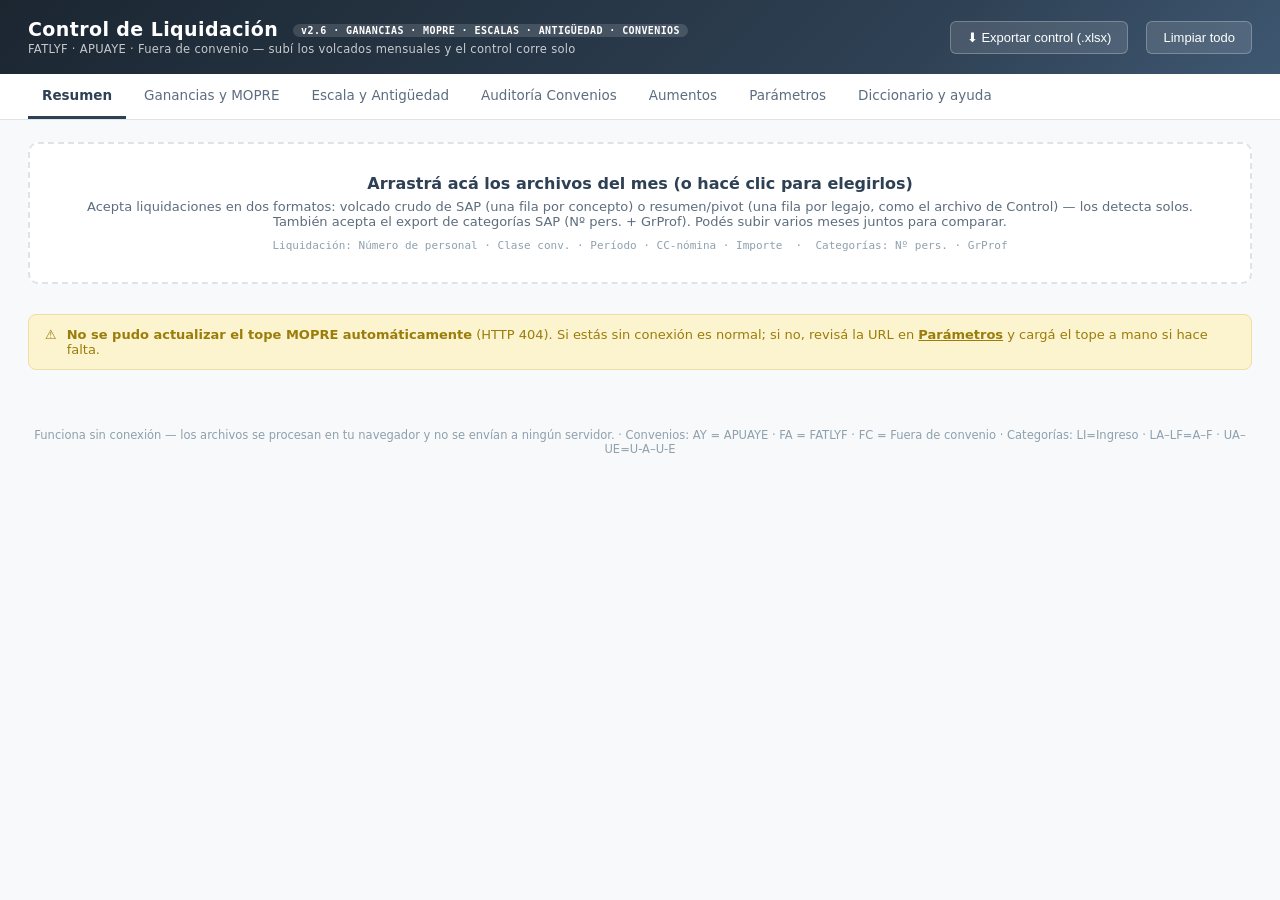
==== commit d5b113c5: "Add files via upload" ====
--- a/index.html
+++ b/index.html
@@ -1,187 +1,1784 @@
 <!DOCTYPE html>
 <html lang="es">
-
 <head>
-    <meta charset="UTF-8">
-    <meta name="viewport" content="width=device-width, initial-scale=1.0">
-    <meta name="description"
-        content="O Camiño dos Faros es una ruta de senderismo de 200 km por la Costa da Morte, desde Malpica hasta Cabo Finisterre. Descubre las 8 etapas.">
-    <meta name="keywords"
-        content="Camiño dos Faros, senderismo, Costa da Morte, Galicia, rutas, faros, Finisterre, Malpica">
-    <meta name="author" content="Sergio García">
-    <title>O Camiño dos Faros | Inicio</title>
-    <link href="https://cdn.jsdelivr.net/npm/bootstrap@5.3.2/dist/css/bootstrap.min.css" rel="stylesheet">
-    <link rel="stylesheet" href="https://cdn.jsdelivr.net/npm/bootstrap-icons@1.11.3/font/bootstrap-icons.min.css">
-    <link rel="stylesheet" href="css/main.css">
+<meta charset="UTF-8">
+<meta name="viewport" content="width=device-width, initial-scale=1.0">
+<title>Control de Liquidación v2.6</title>
+<style>
+  :root{
+    --navy:#2E4053; --navy-deep:#1B2631; --navy-soft:#3E5771;
+    --paper:#F7F9FA; --card:#FFFFFF; --line:#DDE4E9;
+    --ink:#22313F; --ink-soft:#5D6D7E; --ink-faint:#8FA0AE;
+    --ok-bg:#D4EFDF; --ok-tx:#1E8449;
+    --bad-bg:#FADBD8; --bad-tx:#C0392B;
+    --warn-bg:#FCF3CF; --warn-tx:#9A7D0A;
+    --accent:#1F4E79; --accent-soft:#EAF2F8;
+    --mono:'Consolas','SF Mono',ui-monospace,monospace;
+    --sans:'Segoe UI',system-ui,-apple-system,sans-serif;
+  }
+  *{box-sizing:border-box;margin:0;padding:0}
+  body{font-family:var(--sans);background:var(--paper);color:var(--ink);font-size:14px}
+  header{background:linear-gradient(135deg,var(--navy-deep) 0%,var(--navy) 70%,var(--navy-soft) 100%);color:#fff;padding:18px 28px;display:flex;align-items:center;gap:18px;flex-wrap:wrap}
+  .brand h1{font-size:19px;font-weight:600;letter-spacing:.4px}
+  .brand p{font-size:11.5px;opacity:.75;margin-top:2px;letter-spacing:.3px}
+  .brand .tag{display:inline-block;font-family:var(--mono);font-size:10px;background:rgba(255,255,255,.14);padding:1px 8px;border-radius:10px;margin-left:8px;vertical-align:2px}
+  header .spacer{flex:1}
+  .hbtn{background:rgba(255,255,255,.12);border:1px solid rgba(255,255,255,.25);color:#fff;padding:8px 16px;border-radius:6px;cursor:pointer;font-size:13px;transition:background .15s}
+  .hbtn:hover{background:rgba(255,255,255,.22)}
+  .hbtn:focus-visible{outline:2px solid #fff;outline-offset:2px}
+  nav{background:var(--card);border-bottom:1px solid var(--line);padding:0 28px;display:flex;gap:4px;overflow-x:auto}
+  nav button{background:none;border:none;border-bottom:3px solid transparent;padding:13px 14px;font-size:13.5px;color:var(--ink-soft);cursor:pointer;white-space:nowrap;font-family:var(--sans)}
+  nav button:hover{color:var(--ink)}
+  nav button.active{color:var(--navy);border-bottom-color:var(--navy);font-weight:600}
+  nav button:focus-visible{outline:2px solid var(--accent);outline-offset:-2px}
+  nav button .pill{font-family:var(--mono);font-size:10.5px;background:var(--bad-bg);color:var(--bad-tx);border-radius:9px;padding:1px 7px;margin-left:6px;font-weight:700}
+  nav button .pill.zero{background:var(--ok-bg);color:var(--ok-tx)}
+  main{padding:22px 28px;max-width:1500px;margin:0 auto}
+  .view{display:none}
+  .view.active{display:block}
+  .drop{border:2px dashed var(--line);border-radius:10px;background:var(--card);padding:30px;text-align:center;cursor:pointer;transition:border-color .15s,background .15s}
+  .drop:hover,.drop.over{border-color:var(--navy);background:var(--accent-soft)}
+  .drop h2{font-size:16px;font-weight:600;color:var(--navy);margin-bottom:6px}
+  .drop p{color:var(--ink-soft);font-size:13px}
+  .drop .fmt{font-family:var(--mono);font-size:11px;color:var(--ink-faint);margin-top:10px}
+  .filelist{margin-top:14px;display:flex;flex-wrap:wrap;gap:8px;justify-content:center}
+  .fchip{display:inline-flex;align-items:center;gap:8px;background:var(--card);border:1px solid var(--line);border-radius:20px;padding:5px 8px 5px 14px;font-size:12.5px}
+  .fchip .n{font-family:var(--mono);font-size:11px;color:var(--ink-soft)}
+  .fchip b{color:var(--navy)}
+  .fchip button{border:none;background:var(--line);border-radius:50%;width:18px;height:18px;line-height:16px;cursor:pointer;color:var(--ink-soft);font-size:11px}
+  .fchip button:hover{background:var(--bad-bg);color:var(--bad-tx)}
+  .banner{border-radius:8px;padding:12px 16px;margin:16px 0;font-size:13px;display:flex;gap:10px;align-items:flex-start}
+  .banner.warn{background:var(--warn-bg);color:var(--warn-tx);border:1px solid #EDDFA8}
+  .banner.bad{background:var(--bad-bg);color:var(--bad-tx);border:1px solid #F0C4C0}
+  .banner.ok{background:var(--ok-bg);color:var(--ok-tx);border:1px solid #BFE5CE}
+  .banner b{font-weight:700}
+  .banner a{color:inherit;font-weight:700;cursor:pointer;text-decoration:underline}
+  .cards{display:grid;grid-template-columns:repeat(auto-fill,minmax(200px,1fr));gap:12px;margin-top:18px}
+  .kcard{background:var(--card);border:1px solid var(--line);border-radius:10px;overflow:hidden;cursor:pointer;transition:transform .12s,box-shadow .12s}
+  .kcard:hover{transform:translateY(-2px);box-shadow:0 4px 14px rgba(30,50,70,.10)}
+  .kcard:focus-visible{outline:2px solid var(--accent)}
+  .kcard .kt{background:var(--navy);color:#fff;font-size:11.5px;font-weight:600;padding:7px 11px;letter-spacing:.2px;min-height:32px;display:flex;align-items:center}
+  .kcard .kv{font-size:30px;font-weight:700;padding:10px 11px 2px;font-family:var(--mono)}
+  .kcard .kd{font-size:11px;color:var(--ink-soft);padding:0 11px 11px;line-height:1.4}
+  .kv.bad{color:var(--bad-tx)} .kv.warn{color:var(--warn-tx)} .kv.ok{color:var(--ok-tx)}
+  .stats{display:flex;gap:22px;flex-wrap:wrap;margin-top:18px;background:var(--card);border:1px solid var(--line);border-radius:10px;padding:14px 20px}
+  .stat .sv{font-family:var(--mono);font-size:19px;font-weight:700;color:var(--navy)}
+  .stat .sl{font-size:11px;color:var(--ink-soft);text-transform:uppercase;letter-spacing:.5px;margin-top:1px}
+  .toolbar{display:flex;gap:10px;align-items:center;flex-wrap:wrap;margin:16px 0 12px}
+  select,input[type=text],input[type=number]{border:1px solid var(--line);border-radius:6px;padding:8px 10px;font-size:13px;background:var(--card);color:var(--ink);font-family:var(--sans)}
+  select:focus,input:focus{outline:2px solid var(--accent);outline-offset:0;border-color:var(--accent)}
+  .btn{background:var(--navy);color:#fff;border:none;border-radius:6px;padding:9px 16px;font-size:13px;cursor:pointer}
+  .btn:hover{background:var(--navy-soft)}
+  .btn:focus-visible{outline:2px solid var(--accent);outline-offset:2px}
+  .btn.ghost{background:var(--card);color:var(--navy);border:1px solid var(--line)}
+  .btn.ghost:hover{background:var(--accent-soft)}
+  label.chk{display:inline-flex;align-items:center;gap:6px;font-size:13px;color:var(--ink-soft);cursor:pointer}
+  .twrap{background:var(--card);border:1px solid var(--line);border-radius:10px;overflow:auto;max-height:64vh}
+  table{border-collapse:collapse;width:100%;font-size:12.5px}
+  thead th{position:sticky;top:0;background:var(--navy);color:#fff;font-weight:600;font-size:11px;padding:8px 9px;text-align:left;white-space:nowrap;letter-spacing:.2px;z-index:2}
+  tbody td{padding:6px 9px;border-bottom:1px solid #EEF2F5;white-space:nowrap}
+  tbody tr:hover{background:#F4F8FB}
+  td.num{font-family:var(--mono);text-align:right;font-size:11.5px}
+  td.ctr{text-align:center}
+  .st{display:inline-block;border-radius:4px;padding:2px 8px;font-size:10.5px;font-weight:700}
+  .st.ok{background:var(--ok-bg);color:var(--ok-tx)}
+  .st.bad{background:var(--bad-bg);color:var(--bad-tx)}
+  .st.warn{background:var(--warn-bg);color:var(--warn-tx)}
+  .st.mut{background:#EFF2F4;color:var(--ink-faint)}
+  .empty{padding:44px;text-align:center;color:var(--ink-faint);font-size:13.5px}
+  .pgrid{display:grid;grid-template-columns:1fr 1fr;gap:18px;align-items:start}
+  @media(max-width:900px){.pgrid{grid-template-columns:1fr}}
+  .pcard{background:var(--card);border:1px solid var(--line);border-radius:10px;padding:18px}
+  .pcard.full{grid-column:1 / -1}
+  .pcard h3{font-size:14px;color:var(--navy);margin-bottom:4px}
+  .pcard .hint{font-size:12px;color:var(--ink-soft);margin-bottom:12px;line-height:1.5}
+  .ptable{width:100%}
+  .ptable input{width:100%;font-family:var(--mono);font-size:12.5px}
+  .ptable td{padding:4px 6px 4px 0;border:none}
+  .ptable th{font-size:11px;color:var(--ink-soft);text-align:left;padding:4px 6px 4px 0;background:none;position:static}
+  .ptable .del{background:none;border:none;color:var(--ink-faint);cursor:pointer;font-size:15px;padding:4px}
+  .ptable .del:hover{color:var(--bad-tx)}
+  .prow-add{margin-top:8px}
+  .savemsg{font-size:12px;color:var(--ok-tx);margin-left:10px;opacity:0;transition:opacity .3s}
+  .savemsg.show{opacity:1}
+  .dic-grid{display:grid;grid-template-columns:repeat(auto-fill,minmax(300px,1fr));gap:14px}
+  .dic-card{background:var(--card);border:1px solid var(--line);border-radius:10px;overflow:hidden}
+  .dic-card h4{padding:9px 14px;font-size:12.5px;color:#fff}
+  .dic-card ul{list-style:none;padding:8px 0;max-height:340px;overflow:auto}
+  .dic-card li{padding:4px 14px;font-size:12px;display:flex;gap:10px}
+  .dic-card li code{font-family:var(--mono);font-weight:700;min-width:44px}
+  footer{padding:18px 28px;color:var(--ink-faint);font-size:11.5px;text-align:center}
+  @media(prefers-reduced-motion:reduce){*{transition:none!important}}
+</style>
 </head>
-
-<body class="d-flex flex-column min-vh-100">
-
-    <nav class="navbar navbar-expand-lg navbar-dark bg-dark">
-        <div class="container">
-            <a class="navbar-brand d-flex align-items-center fw-bold" href="index.html">
-                <img src="./img/LogoTraski.png" alt="Logo Traski" width="70" height="70" class="me-2">
-                Camiño dos Faros
-            </a>
-            <button class="navbar-toggler" type="button" data-bs-toggle="collapse" data-bs-target="#navbarNav"
-                aria-controls="navbarNav" aria-expanded="false" aria-label="Abrir menú de navegación">
-                <span class="navbar-toggler-icon"></span>
-            </button>
-            <div class="collapse navbar-collapse" id="navbarNav">
-                <ul class="navbar-nav ms-auto">
-                    <li class="nav-item">
-                        <a class="nav-link active" aria-current="page" href="index.html">Inicio</a>
-                    </li>
-                    <li class="nav-item">
-                        <a class="nav-link" href="pages/etapas.html">Etapas</a>
-                    </li>
-                    <li class="nav-item">
-                        <a class="nav-link" href="pages/contacto.html">Contacto</a>
-                    </li>
-                </ul>
-            </div>
+<body>
+
+<header>
+  <div class="brand">
+    <h1>Control de Liquidación <span class="tag">v2.6 · GANANCIAS · MOPRE · ESCALAS · ANTIGÜEDAD · CONVENIOS</span></h1>
+    <p>FATLYF · APUAYE · Fuera de convenio — subí los volcados mensuales y el control corre solo</p>
+  </div>
+  <div class="spacer"></div>
+  <button class="hbtn" id="btnExport" title="Genera el control del último mes cargado (usa el anterior como referencia)">⬇ Exportar control (.xlsx)</button>
+  <button class="hbtn" id="btnClear">Limpiar todo</button>
+</header>
+
+<nav id="nav">
+  <button data-v="resumen" class="active">Resumen</button>
+  <button data-v="ganancias">Ganancias y MOPRE</button>
+  <button data-v="escala">Escala y Antigüedad</button>
+  <button data-v="auditoria">Auditoría Convenios</button>
+  <button data-v="aumentos">Aumentos</button>
+  <button data-v="parametros">Parámetros</button>
+  <button data-v="ayuda">Diccionario y ayuda</button>
+</nav>
+
+<main>
+  <!-- ============ RESUMEN ============ -->
+  <section class="view active" id="v-resumen">
+    <div class="drop" id="drop" tabindex="0" role="button" aria-label="Subir archivos">
+      <h2>Arrastrá acá los archivos del mes (o hacé clic para elegirlos)</h2>
+      <p>Acepta liquidaciones en dos formatos: volcado crudo de SAP (una fila por concepto) o resumen/pivot (una fila por legajo, como el archivo de Control) — los detecta solos. También acepta el export de categorías SAP (Nº pers. + GrProf). Podés subir varios meses juntos para comparar.</p>
+      <p class="fmt">Liquidación: Número de personal · Clase conv. · Período · CC-nómina · Importe &nbsp;·&nbsp; Categorías: Nº pers. · GrProf</p>
+      <input type="file" id="fileInput" accept=".xlsx,.xls,.xlsm,.csv" multiple hidden>
+    </div>
+    <div class="filelist" id="filelist"></div>
+    <div id="banners"></div>
+    <div class="toolbar" id="resumenBar" style="display:none">
+      <label style="font-size:13px;color:var(--ink-soft)">Período:</label>
+      <select id="selPeriodo"></select>
+    </div>
+    <div class="stats" id="stats" style="display:none"></div>
+    <div class="cards" id="cards"></div>
+  </section>
+
+  <!-- ============ GANANCIAS ============ -->
+  <section class="view" id="v-ganancias">
+    <div class="toolbar">
+      <select id="gPeriodo"></select>
+      <input type="text" id="gBuscar" placeholder="Buscar legajo…" style="width:140px">
+      <select id="gConv"><option value="">Todos los convenios</option><option value="AY">APUAYE (AY)</option><option value="FA">FATLYF (FA)</option><option value="FC">Fuera de convenio (FC)</option></select>
+      <label class="chk"><input type="checkbox" id="gSolo"> Sólo alertas</label>
+      <span id="gCount" style="font-size:12px;color:var(--ink-faint);margin-left:auto"></span>
+    </div>
+    <div class="twrap"><table id="gTable">
+      <thead><tr>
+        <th>Legajo</th><th>Conv.</th><th>Total Remunerativo</th><th>Límite 35%</th><th>Imp. Retenido (/4T2)</th><th>Exceso</th><th>Estado Ganancias</th>
+        <th>Tope MOPRE</th><th>/321 SIJP</th><th>Exc.</th><th>/351 INSSJP</th><th>Exc.</th><th>/361 O.Soc.</th><th>Exc.</th><th>Estado MOPRE</th>
+        <th>Tope SAC (½)</th><th>/325</th><th>/355</th><th>/365</th><th>Estado SAC</th>
+      </tr></thead><tbody></tbody>
+    </table><div class="empty" id="gEmpty">Subí archivos en la pestaña Resumen para ver el detalle.</div></div>
+  </section>
+
+  <!-- ============ ESCALA Y ANTIGÜEDAD ============ -->
+  <section class="view" id="v-escala">
+    <div class="toolbar">
+      <select id="ePeriodo"></select>
+      <input type="text" id="eBuscar" placeholder="Buscar legajo…" style="width:140px">
+      <select id="eConv"><option value="">Todos los convenios</option><option value="AY">APUAYE (AY)</option><option value="FA">FATLYF (FA)</option><option value="FC">Fuera de convenio (FC)</option></select>
+      <label class="chk"><input type="checkbox" id="eSolo"> Sólo alertas</label>
+      <span id="eCount" style="font-size:12px;color:var(--ink-faint);margin-left:auto"></span>
+    </div>
+    <div class="twrap"><table id="eTable">
+      <thead><tr>
+        <th>Legajo</th><th>Conv.</th><th>Clave SAP</th><th>Categoría</th><th>Básico liquidado</th><th>Básico escala</th><th>Dif.</th><th>Estado Básico</th>
+        <th>Present. (0306)</th><th>Present. esperado</th><th>Estado Present.</th>
+        <th>Antig. (0040)</th><th>Años deriv.</th><th>Estado Antig.</th>
+        <th>Adic. (0041)</th><th>Adic. esperado</th><th>Estado 0041</th>
+      </tr></thead><tbody></tbody>
+    </table><div class="empty" id="eEmpty">Subí archivos en la pestaña Resumen para ver el detalle.</div></div>
+  </section>
+
+  <!-- ============ AUDITORÍA ============ -->
+  <section class="view" id="v-auditoria">
+    <div class="toolbar">
+      <select id="aPeriodo"></select>
+      <input type="text" id="aBuscar" placeholder="Buscar legajo…" style="width:140px">
+      <label class="chk"><input type="checkbox" id="aSolo"> Sólo alertas</label>
+      <span id="aCount" style="font-size:12px;color:var(--ink-faint);margin-left:auto"></span>
+    </div>
+    <div class="twrap"><table id="aTable">
+      <thead><tr>
+        <th>Legajo</th><th>Conv.</th><th>0468 (No Rem)</th><th>Estado 0468</th>
+        <th>0210 (Serv.Extr.)</th><th>Esperado (% escala)</th><th>Estado 0210</th>
+        <th>Hs. Extras (0308+09+10)</th><th>Estado Hs. AY</th>
+        <th>0251 mes ant.</th><th>0251 actual</th><th>Var. $</th><th>Var. %</th><th>Estado 0251</th>
+        <th>0022 mes ant.</th><th>0022 actual</th><th>Var. $</th><th>Var. %</th><th>Estado 0022</th>
+      </tr></thead><tbody></tbody>
+    </table><div class="empty" id="aEmpty">Subí archivos en la pestaña Resumen para ver el detalle.</div></div>
+  </section>
+
+  <!-- ============ AUMENTOS ============ -->
+  <section class="view" id="v-aumentos">
+    <div class="toolbar">
+      <select id="uPeriodo"></select>
+      <input type="text" id="uBuscar" placeholder="Buscar legajo…" style="width:140px">
+      <select id="uConv"><option value="">Todos los convenios</option><option value="AY">APUAYE (AY)</option><option value="FA">FATLYF (FA)</option><option value="FC">Fuera de convenio (FC)</option></select>
+      <label class="chk"><input type="checkbox" id="uSolo"> Sólo alertas</label>
+      <span id="uCount" style="font-size:12px;color:var(--ink-faint);margin-left:auto"></span>
+    </div>
+    <div class="twrap"><table id="uTable">
+      <thead><tr>
+        <th>Legajo</th><th>Conv.</th><th>Clave SAP</th><th>Concepto</th><th>Sueldo mes anterior</th><th>Sueldo actual</th><th>Aumento %</th><th>Paritaria %</th><th>Estado Aumento</th>
+      </tr></thead><tbody></tbody>
+    </table><div class="empty" id="uEmpty">Subí archivos en la pestaña Resumen para ver el detalle. Para comparar hace falta el mes anterior cargado.</div></div>
+  </section>
+
+  <!-- ============ PARÁMETROS ============ -->
+  <section class="view" id="v-parametros">
+    <div class="pcard" style="margin-bottom:16px;display:flex;align-items:center;gap:14px;flex-wrap:wrap">
+      <div style="flex:1;min-width:260px">
+        <h3 style="margin-bottom:2px">Valores protegidos</h3>
+        <p class="hint" style="margin-bottom:0" id="lockHint">Topes, tasas, paritarias y escalas están en <b>sólo lectura</b> para que nadie los modifique sin querer. Las escalas y los topes se actualizan subiendo el archivo oficial. Si necesitás corregir un valor a mano, habilitá la edición.</p>
+      </div>
+      <button class="btn ghost" id="btnLock">✎ Habilitar edición</button>
+    </div>
+    <div class="pgrid">
+      <div class="pcard">
+        <h3>Topes MOPRE por período</h3>
+        <p class="hint">Base imponible máxima de cada mes. Se completa sola desde el robot de actualización (abajo); también podés cargar o corregir valores a mano — lo manual siempre tiene prioridad.</p>
+        <div style="background:var(--accent-soft);border:1px solid var(--line);border-radius:8px;padding:10px 12px;margin-bottom:12px">
+          <div style="font-size:12px;color:var(--ink-soft);margin-bottom:6px"><b>Actualización automática</b> — URL del archivo de topes mantenido por el robot (GitHub):</div>
+          <div style="display:flex;gap:8px;flex-wrap:wrap">
+            <input type="text" id="topesUrl" style="flex:1;min-width:220px;font-family:var(--mono);font-size:11.5px" placeholder="https://TUUSUARIO.github.io/TUREPO/data/topes.json">
+            <button class="btn ghost" id="btnTopesFetch">↻ Actualizar ahora</button>
+          </div>
+          <div id="topesStatus" style="font-size:11.5px;color:var(--ink-soft);margin-top:6px"></div>
         </div>
-    </nav>
-
-    <main class="flex-grow-1">
-
-        <!-- Hero principal -->
-
-        <section class="seccion-hero-fondo" style="background-image: url('./img/foto-fondo-nueva.webp');">
-            <div class="caja-texto-superpuesta">
-                <h1>Camiño Infinito</h1>
-                <p>O Camiño dos Faros es una ruta de senderismo de 200 kilómetros que une Malpica con Finisterre por el
-                    borde del mar en la Costa da Morte.</p>
-            </div>
-        </section>
-
-        <!-- SECCIÓN: ¿Qué es el Camiño? -->
-
-        <section class="seccion-presentacion">
-            <div class="container">
-                <div class="text-center mb-5">
-                    <span class="presentacion-etiqueta">La ruta</span>
-                    <h2 class="fw-bold titulo-seccion">¿Qué es el Camiño dos Faros?</h2>
-                </div>
-                <div class="row g-4">
-                    <div class="col-md-6">
-                        <div class="presentacion-card">
-                            <i class="bi bi-water"></i>
-                            <h4>El mar siempre a tu lado</h4>
-                            <p>A diferencia de otras rutas, el Camiño dos Faros nunca se aleja del océano. Faros,
-                                acantilados y playas salvajes son tu compañía constante durante los 200 km.</p>
-                        </div>
-                    </div>
-                    <div class="col-md-6">
-                        <div class="presentacion-card">
-                            <i class="bi bi-person-walking"></i>
-                            <h4>Una ruta para todos</h4>
-                            <p>Con una dificultad media y etapas divisibles, cualquier persona con ganas puede
-                                completarla. La han hecho completa personas de todas las edades y condiciones físicas.
-                            </p>
-                        </div>
-                    </div>
-                    <div class="col-md-6">
-                        <div class="presentacion-card">
-                            <i class="bi bi-tree"></i>
-                            <h4>Naturaleza protegida</h4>
-                            <p>El recorrido transcurre íntegramente por la Red Natura 2000. Caminar aquí es
-                                comprometerse con el respeto al entorno y a la vida salvaje de la Costa da Morte.</p>
-                        </div>
-                    </div>
-                    <div class="col-md-6">
-                        <div class="presentacion-card">
-                            <i class="bi bi-lightning-charge"></i>
-                            <h4>Sin homologar, sin reglas</h4>
-                            <p>Este camino nació libre y así sigue. Sin credenciales, sin sellos. La única acreditación
-                                que importa es la que te llevas en el alma al llegar a Finisterre.</p>
-                        </div>
-                    </div>
-                </div>
-            </div>
-        </section>
-
-        <!-- SECCIÓN: Datos destacados -->
-
-        <section class="py-5 seccion-numeros" style="background-image: url(./img/foto-fondo-nueva2.jpg)">
-            <div class="container text-center">
-                <h2 class="fw-bold mb-2 titulo-numeros">
-                    EL CAMINO EN <button class="btn-numeros" data-bs-toggle="collapse" data-bs-target="#numerosCollapse"
-                        aria-expanded="false" aria-controls="numerosCollapse"><span class="texto-naranja">NÚMEROS
-                            ▼</span></button>
-                </h2>
-                <div class="collapse mt-4" id="numerosCollapse">
-                    <div class="row g-4 text-center">
-                        <div class="col-md-4">
-                            <div class="bg-white rounded shadow-sm p-4 h-100 card-numero">
-                                <div class="fs-1 mb-3"><i class="bi bi-geo-alt"></i></div>
-                                <h3 class="fw-bold titulo-seccion">200 km</h3>
-                                <p class="text-muted">De recorrido total desde Malpica hasta Cabo Finisterre.</p>
-                                <p class="text-muted small">Siempre con el Atlántico a tu lado y el viento de frente.
-                                </p>
-                            </div>
-                        </div>
-                        <div class="col-md-4">
-                            <div class="bg-white rounded shadow-sm p-4 h-100 card-numero">
-                                <div class="fs-1 mb-3"><i class="bi bi-compass"></i></div>
-                                <h3 class="fw-bold titulo-seccion">8 etapas</h3>
-                                <p class="text-muted">Cada una con su propio carácter, dificultad y paisaje único.</p>
-                                <p class="text-muted small">Una media de 9 horas por etapa, a tu ritmo, sin prisas.</p>
-                            </div>
-                        </div>
-                        <div class="col-md-4">
-                            <div class="bg-white rounded shadow-sm p-4 h-100 card-numero">
-                                <div class="fs-1 mb-3"><i class="bi bi-tsunami"></i></div>
-                                <h3 class="fw-bold titulo-seccion">Costa da Morte</h3>
-                                <p class="text-muted">Uno de los litorales más salvajes y hermosos de toda Europa.</p>
-                                <p class="text-muted small">Faros, acantilados, dunas y puestas de sol que no se
-                                    olvidan.</p>
-                            </div>
-                        </div>
-                    </div>
-                </div>
-            </div>
-        </section>
-
-        <!-- Botón final - Ver etapas -->
-
-        <section class="container text-center my-5 py-3">
-            <h2 class="fw-bold mb-3">¿Listo para empezar?</h2>
-            <p class="text-muted mb-4 fs-5">Explora las 8 etapas del camino y planifica tu aventura.</p>
-            <a href="./pages/etapas.html" class="btn btn-primary btn-lg px-5 fw-bold shadow">
-                Ver las etapas →
-            </a>
-        </section>
-
-    </main>
-
-    <footer class="pie-pagina-ancho">
-        <div class="contenedor-footer">
-            <div class="columna-footer">
-                <h3>Camiño dos Faros</h3>
-                <p>Una asociación ficticia dedicada a promover la belleza natural de la Costa da Morte a través del
-                    senderismo responsable.</p>
-            </div>
-            <div class="columna-footer">
-                <h3>¿Dónde encontrarnos?</h3>
-                <ul>
-                    <li>📍 Rúa da Torre 12, Malpica</li>
-                    <li>📞 +34 600 123 456</li>
-                    <li>✉️ info@caminodosfaros.com</li>
-                </ul>
-            </div>
-            <div class="columna-footer">
-                <h3>Atención al Público</h3>
-                <p>Lunes a Viernes</p>
-                <p>09:00h - 18:00h</p>
-            </div>
+        <table class="ptable" id="topesTable">
+          <thead><tr><th>PERÍODO (AAAAMM)</th><th>TOPE ($)</th><th></th></tr></thead>
+          <tbody></tbody>
+        </table>
+        <div class="prow-add">
+          <button class="btn ghost" id="btnAddTope">+ Agregar período</button>
+          <span class="savemsg" id="topeSaved">Guardado ✓</span>
         </div>
-        <div class="copyright-footer">
-            <p>&copy; 2026 Proyecto Final - Sergio García. Todos los derechos reservados.</p>
+        <hr style="border:none;border-top:1px solid var(--line);margin:16px 0">
+        <h3>% de aumento paritaria por período</h3>
+        <p class="hint">El % de incremento salarial de cada mes (ej.: Mayo 2026 = 3,5). Se usa para el control del 0251 y de los aumentos.</p>
+        <table class="ptable" id="aumTable">
+          <thead><tr><th>PERÍODO (AAAAMM)</th><th>AUMENTO (%)</th><th></th></tr></thead>
+          <tbody></tbody>
+        </table>
+        <div class="prow-add">
+          <button class="btn ghost" id="btnAddAum">+ Agregar período</button>
+          <span class="savemsg" id="aumSaved">Guardado ✓</span>
         </div>
-    </footer>
-
-    <script src="https://cdn.jsdelivr.net/npm/bootstrap@5.3.2/dist/js/bootstrap.bundle.min.js"></script>
+      </div>
+      <div class="pcard">
+        <h3>Tasas del control</h3>
+        <p class="hint">Se aplican a todos los períodos. Modificalas sólo si cambia la normativa o el convenio.</p>
+        <table class="ptable">
+          <tr><td style="width:64%">Impuesto a las Ganancias (límite s/ Total Rem.)</td><td><input type="number" step="0.01" id="rGan"> %</td></tr>
+          <tr><td>Aporte SIJP <code>/321</code></td><td><input type="number" step="0.01" id="rSijp"> %</td></tr>
+          <tr><td>Aporte INSSJP <code>/351</code></td><td><input type="number" step="0.01" id="rInssjp"> %</td></tr>
+          <tr><td>Aporte Obra Social <code>/361</code></td><td><input type="number" step="0.01" id="rOsoc"> %</td></tr>
+          <tr><td>Antigüedad FATLYF (% por año s/ básico escala)</td><td><input type="number" step="0.1" id="rAntFA"> %</td></tr>
+          <tr><td>Antigüedad APUAYE (% por año s/ básico escala)</td><td><input type="number" step="0.1" id="rAntAY"> %</td></tr>
+          <tr><td>Serv. Extraordinario FATLYF <code>0210</code> (% s/ básico escala)</td><td><input type="number" step="0.1" id="rSextFA"> %</td></tr>
+        </table>
+        <div class="prow-add">
+          <button class="btn" id="btnSaveParams">Guardar parámetros</button>
+          <span class="savemsg" id="paramSaved">Guardado ✓</span>
+        </div>
+        <hr style="border:none;border-top:1px solid var(--line);margin:16px 0">
+        <h3>Categorías SAP (Grupo profesional)</h3>
+        <p class="hint" id="sapInfo"></p>
+        <button class="btn ghost" id="btnSapUpload">⬆ Cargar export SAP (Nº pers. + GrProf)</button>
+        <input type="file" id="sapFile" accept=".xlsx,.xls" hidden>
+        <hr style="border:none;border-top:1px solid var(--line);margin:16px 0">
+        <h3>Copia de seguridad de la configuración</h3>
+        <p class="hint">Descargá tu configuración completa (topes, tasas, paritarias, escalas y categorías SAP) para reusarla en otra PC.</p>
+        <button class="btn ghost" id="btnCfgExp">⬇ Descargar configuración</button>
+        <button class="btn ghost" id="btnCfgImp">⬆ Cargar configuración</button>
+        <input type="file" id="cfgFile" accept=".json" hidden>
+      </div>
+      <div class="pcard full">
+        <h3>Escalas salariales oficiales por período</h3>
+        <p class="hint"><b>Historial de escalas oficiales.</b> Para cargar una escala nueva, arrastrá el archivo oficial del convenio (FATLYF o APUAYE) en la pestaña Resumen: la app detecta los meses que trae y te pide confirmar el período de cada uno. Los valores no se editan a mano (usá "Habilitar edición" arriba si necesitás corregir algo puntual). APUAYE no publica presentismo en escala (queda vacío).</p>
+        <div class="toolbar" style="margin-top:0">
+          <select id="escPeriodo"></select>
+          <button class="btn ghost" id="btnEscNuevo">+ Nuevo período (copia con % de aumento)</button>
+          <button class="btn ghost" id="btnEscBorrar">Eliminar período</button>
+          <span class="savemsg" id="escSaved">Guardado ✓</span>
+        </div>
+        <div class="twrap" style="max-height:none"><table id="escTable">
+          <thead><tr><th>Clave SAP</th><th>Conv.</th><th>Categoría</th><th>Básico</th><th>Presentismo 12%</th><th>Adic. Antig. ≥10 y &lt;25</th><th>Adic. Antig. ≥25</th></tr></thead>
+          <tbody></tbody>
+        </table></div>
+      </div>
+    </div>
+  </section>
+
+  <!-- ============ AYUDA ============ -->
+  <section class="view" id="v-ayuda">
+    <div class="pcard" style="margin-bottom:16px">
+      <h3>Qué controla la aplicación</h3>
+      <p class="hint" style="margin-bottom:0">
+        <b>1 · Ganancias 35%:</b> alerta si la retención (<code>/4T2</code>) supera el 35% del Total Remunerativo.&nbsp;
+        <b>2 · Topes MOPRE:</b> alerta si <code>/321</code>, <code>/351</code> o <code>/361</code> superan la tasa sobre el tope del período.&nbsp;
+        <b>2b · Topes MOPRE sobre SAC:</b> en los meses con aguinaldo, los aportes <code>/325</code>, <code>/355</code> y <code>/365</code> se controlan contra la <b>mitad</b> del tope.&nbsp;
+        <b>3 · Básico vs escala:</b> compara el 0001 contra el básico oficial de la categoría SAP (GrProf) del empleado. "Menor (¿proporcional?)" suele ser ingreso a mitad de mes, no error.&nbsp;
+        <b>4 · Presentismo (sólo FATLYF):</b> el 0306 debe ser el 12% del básico de escala; es todo-o-nada, los ceros suelen ser ausencias.&nbsp;
+        <b>5 · Antigüedad derivada:</b> años = 0040 ÷ (básico escala × tasa del convenio: FA 2%, AY 1,6%). Si no da un número entero, alerta. Método validado al centavo contra la fecha de antigüedad reconocida de SAP (IT0041 tipo 02); reemplazable por el dato crudo cuando el administrador de SAP lo exporte.&nbsp;
+        <b>6 · Adicional antigüedad (0041):</b> ≥10 y &lt;25 años → tramo 1; ≥25 → tramo 2 (criterio inclusivo verificado con los casos de 10 años exactos).&nbsp;
+        <b>7 · 0468:</b> sólo FATLYF; alerta si aparece en otro convenio o si a un FA activo le falta.&nbsp;
+        <b>8 · 0210 Serv. Extraordinario:</b> lo tienen los dos convenios. En FATLYF es un valor fijo de escala (11% del básico de la categoría) y se verifica contra ella; en APUAYE es la hora extra, varía según lo trabajado y no se controla el importe. Se marca si un FA lo cobra distinto al % de escala, o si aparece en fuera de convenio.&nbsp;
+        <b>9 · Hs. extras en APUAYE:</b> los AY no deben tener 0308/0309/0310 (usan el 0210).&nbsp;
+        <b>10 · 0251 y 0022 vs paritaria:</b> el "A Cta. Futuros Aumentos" (0251) y la "Asignación Personal" (0022) deben subir el mismo % que el incremento salarial del período. Se marca tanto si quedaron sin aumento como si variaron en otra proporción.&nbsp;
+        <b>11 · Aumentos:</b> compara el sueldo (0001; en FC el 0003) contra el mes anterior y el % de paritaria — pedido específico para fuera de convenio.
+        El Total Remunerativo suma los 34 conceptos remunerativos sobre <b>toda la corrida del mes</b> (incluye retroactivos), igual que el archivo de Control. Las categorías provienen del campo "Grupo profesional" de SAP (mapa L?=FATLYF con LI=Ingreso, U?=APUAYE) con fecha clave al cierre del mes controlado.
+      </p>
+    </div>
+    <div class="dic-grid" id="dicGrid"></div>
+  </section>
+</main>
+
+<footer>Funciona sin conexión — los archivos se procesan en tu navegador y no se envían a ningún servidor. · Convenios: AY = APUAYE · FA = FATLYF · FC = Fuera de convenio · Categorías: LI=Ingreso · LA–LF=A–F · UA–UE=U-A–U-E</footer>
+
+<script>
+/* ================= CLASIFICACIÓN OFICIAL ================= */
+const REM = ["0001","0003","0022","0040","0041","0055","0200","0208","0210","0212","0251","0252","0257","0258","0297","0299","0300","0306","0308","0309","0310","0312","0316","0330","0335","0347","0360","0361","0372","0385","0365","0366","0675","/109"];
+const NOREM = ["0407","0411","0448","0449","0468","0499","9322","0501"];
+const DESC = ["0503","0505","0518","0602","0606","0612","0650","0651","0652","0659","0661","0666","0670","0695","0696","0950","0990","0994","0996","0997","0999","9DES","0981","0991","/321","/351","/361","/4T2"];
+const DESCRIPCIONES = {"0001":"Sueldo Básico","0003":"Sueldo","0022":"Asignación Personal","0040":"Bonif. p/Antigüedad","0041":"Adicional por antigüedad","0055":"Falla de Caja","0200":"Bonif. p/Zona","0208":"Tareas profesionales","0210":"Serv. Extraordinario","0212":"Adicional Operativo","0251":"A Cta. Fut. Aumentos","0252":"Extensión de Jornada","0257":"Asignación Personal Fija","0258":"A Cta. Fut. Aumentos Fija","0297":"Func. Jerárquica Operativa","0299":"Tareas Riesgosas","0300":"Bonificación p/turno","0306":"Presentismo","0308":"Hs. Extras 50%","0309":"Hs. Extras 100%","0310":"Horas Extras Voluntarias","0312":"Reemplazos Informado","0316":"Días descon. Vacaciones","0330":"Bon. Anual Eficiencia","0335":"SAC de BAE","0347":"Rec. Mayor Gto. Movilidad","0360":"R.A.V.","0361":"SAC de RAV","0372":"Suspensión","0385":"Descuento Presentismo","0365":"Ajuste RAV","0366":"Ajuste SAC S/RAV","0675":"Zona Desfavorable","/109":"Pago de Vacaciones","0407":"Guardería","0411":"Beca Art. 37 CCT","0448":"Reint. Luz p/Sist. Fact.","0449":"Reint. Luz p/Sist. Fact.","0468":"Suma No Rem. Acta Acd. 08/10","0499":"Redondeo","9322":"Plus Adicional Vacaciones","0501":"Viandas","0503":"Fdo. Compensador FATLyF","0505":"Fdo. Compensador APUAYE","0518":"Seg. de Vida Col. Volunt.","0602":"Fondo Solidario","0606":"Asoc. Prof. Univ. AYE","0612":"Fondo Solidario","0650":"Contrib. Solid. Pta. Alta","0651":"Contrib. Solid. R.N. y NQN","0652":"Contribución Solidaria Ap.","0659":"Sindicato Pta. Alta","0661":"Sind. R.N. y N. L. y F.","0666":"Ajuste OSDE Personal","0670":"AJ Res. MTySS 268/09","0695":"Res. MTySS 268/09","0696":"Res. MTEySS 170/10","0950":"Cuota Alimentaria %","0990":"Cuota Alimentaria","0994":"Cta. Alimentaria Bco. Nación","0996":"Cuota Alim. Bco. Pcia. BsAs","0997":"Cta. Alim. Bco. Pcia. Nqn","0999":"Cta. Alimentaria Bco. Patag.","9DES":"Descuento Anticipo","0981":"Embargo - Cuotas Bco. Pat.","0991":"Cuota Alimentaria","/321":"Aporte SIJP sobre sueldo","/351":"Aporte INSSJP sobre suel","/361":"Aporte O. Social sobre sueldo","/4T2":"Impuesto pagado/devuelto"};
+const ESC_META = {LI:{conv:'FA',cat:'Ingreso'},LA:{conv:'FA',cat:'A'},LB:{conv:'FA',cat:'B'},LC:{conv:'FA',cat:'C'},LD:{conv:'FA',cat:'D'},LE:{conv:'FA',cat:'E'},LF:{conv:'FA',cat:'F'},UA:{conv:'AY',cat:'U-A'},UB:{conv:'AY',cat:'U-B'},UC:{conv:'AY',cat:'U-C'},UD:{conv:'AY',cat:'U-D'},UE:{conv:'AY',cat:'U-E'}};
+const ESC_ORDEN = ['LI','LA','LB','LC','LD','LE','LF','UA','UB','UC','UD','UE'];
+
+/* ================= ESTADO ================= */
+let CONFIG = {
+  topesUrl: "data/topes.json",   /* URL del archivo de topes mantenido por el robot (GitHub). Editable en Parámetros. */
+  topes: { "202604": 4162912.57, "202605": 4303619.01 },
+  tasas: { gan: 35, sijp: 11, inssjp: 3, osoc: 3, antFA: 2, antAY: 1.6, sextFA: 11 },
+  aumentos: { "202604": 5, "202605": 3.5, "202606": 0, "202607": 5, "202608": 2.6 },
+  tol: { basico: 1, antig: 0.02, c251: 0.01, porc: 0.1 },
+  escalas: {
+    "202604": {
+      LI:{b:1347669.74,p:161720.37,a1:54926.62,a2:109853.24},
+      LA:{b:1473088.47,p:176770.62,a1:54926.62,a2:109853.24},
+      LB:{b:1535797.83,p:184295.74,a1:54926.62,a2:109853.24},
+      LC:{b:1599524.95,p:191942.99,a1:54926.62,a2:109853.24},
+      LD:{b:1724943.67,p:206993.24,a1:54926.62,a2:109853.24},
+      LE:{b:1851380.15,p:222165.62,a1:54926.62,a2:109853.24},
+      LF:{b:2103196.20,p:252383.54,a1:54926.62,a2:109853.24},
+      UA:{b:2348002.62,p:null,a1:80385.66,a2:133969.03},
+      UB:{b:2770162.95,p:null,a1:80385.66,a2:133969.03},
+      UC:{b:3120930.28,p:null,a1:80385.66,a2:133969.03},
+      UD:{b:3548225.62,p:null,a1:80385.66,a2:133969.03},
+      UE:{b:3914773.47,p:null,a1:80385.66,a2:133969.03}
+    },
+    "202605": {
+      LI:{b:1394838.19,p:167380.58,a1:56849.05,a2:113698.10},
+      LA:{b:1524646.56,p:182957.59,a1:56849.05,a2:113698.10},
+      LB:{b:1589550.75,p:190746.09,a1:56849.05,a2:113698.10},
+      LC:{b:1655508.32,p:198661.00,a1:56849.05,a2:113698.10},
+      LD:{b:1785316.70,p:214238.00,a1:56849.05,a2:113698.10},
+      LE:{b:1916178.45,p:229941.41,a1:56849.05,a2:113698.10},
+      LF:{b:2176808.07,p:261216.97,a1:56849.05,a2:113698.10},
+      UA:{b:2430182.71,p:null,a1:83199.16,a2:138657.95},
+      UB:{b:2867118.65,p:null,a1:83199.16,a2:138657.95},
+      UC:{b:3230162.84,p:null,a1:83199.16,a2:138657.95},
+      UD:{b:3672413.52,p:null,a1:83199.16,a2:138657.95},
+      UE:{b:4051790.54,p:null,a1:83199.16,a2:138657.95}
+    },
+    "202606": {
+      LI:{b:1394838.19,p:167380.58,a1:56849.05,a2:113698.10},
+      LA:{b:1524646.56,p:182957.59,a1:56849.05,a2:113698.10},
+      LB:{b:1589550.75,p:190746.09,a1:56849.05,a2:113698.10},
+      LC:{b:1655508.32,p:198661.00,a1:56849.05,a2:113698.10},
+      LD:{b:1785316.70,p:214238.00,a1:56849.05,a2:113698.10},
+      LE:{b:1916178.45,p:229941.41,a1:56849.05,a2:113698.10},
+      LF:{b:2176808.07,p:261216.97,a1:56849.05,a2:113698.10},
+      UA:{b:2430182.71,p:null,a1:83199.16,a2:138657.95},
+      UB:{b:2867118.65,p:null,a1:83199.16,a2:138657.95},
+      UC:{b:3230162.84,p:null,a1:83199.16,a2:138657.95},
+      UD:{b:3672413.52,p:null,a1:83199.16,a2:138657.95},
+      UE:{b:4051790.54,p:null,a1:83199.16,a2:138657.95}
+    },
+    "202607": {
+      LI:{b:1464580.10,p:175749.61,a1:59691.50,a2:119383.01},
+      LA:{b:1600878.89,p:192105.47,a1:59691.50,a2:119383.01},
+      LB:{b:1669028.29,p:200283.39,a1:59691.50,a2:119383.01},
+      LC:{b:1738283.73,p:208594.05,a1:59691.50,a2:119383.01},
+      LD:{b:1874582.53,p:224949.90,a1:59691.50,a2:119383.01},
+      LE:{b:2011987.37,p:241438.48,a1:59691.50,a2:119383.01},
+      LF:{b:2285648.47,p:274277.82,a1:59691.50,a2:119383.01},
+      UA:{b:2551691.85,p:null,a1:87359.12,a2:145590.85},
+      UB:{b:3010474.59,p:null,a1:87359.12,a2:145590.85},
+      UC:{b:3391670.99,p:null,a1:87359.12,a2:145590.85},
+      UD:{b:3856034.20,p:null,a1:87359.12,a2:145590.85},
+      UE:{b:4254380.07,p:null,a1:87359.12,a2:145590.85}
+    },
+    "202608": {
+      LI:{b:1502659.18,p:180319.10,a1:61243.48,a2:122486.97},
+      LA:{b:1642501.74,p:197100.21,a1:61243.48,a2:122486.97},
+      LB:{b:1712423.03,p:205490.76,a1:61243.48,a2:122486.97},
+      LC:{b:1783479.11,p:214017.49,a1:61243.48,a2:122486.97},
+      LD:{b:1923321.68,p:230798.60,a1:61243.48,a2:122486.97},
+      LE:{b:2064299.05,p:247715.89,a1:61243.48,a2:122486.97},
+      LF:{b:2345075.33,p:281409.04,a1:61243.48,a2:122486.97},
+      UA:{b:2618035.83,p:null,a1:89630.46,a2:149376.21},
+      UB:{b:3088746.93,p:null,a1:89630.46,a2:149376.21},
+      UC:{b:3479854.43,p:null,a1:89630.46,a2:149376.21},
+      UD:{b:3956291.09,p:null,a1:89630.46,a2:149376.21},
+      UE:{b:4364993.95,p:null,a1:89630.46,a2:149376.21}
+    }
+  }
+};
+let TOPESREMOTOS = { doc:null, aplicados:{}, conflictos:[], error:null };
+let PERCLASIF = {};   /* clasificación REM/NO REM/DESC leída de cada archivo pivot, por período */
+let EDITMODE = false; /* candado: los parámetros y escalas son de sólo lectura salvo que se habilite */
+let SAPCAT = {"5":"LB","21":"UE","28":"LF","31":"LC","32":"LB","34":"LB","42":"LB","45":"LF","52":"LC","73":"UE","82":"LB","89":"LB","98":"LE","109":"LD","113":"LD","119":"LE","121":"FC","126":"LD","132":"LC","133":"LE","135":"LC","146":"UD","149":"LB","150":"LD","163":"LB","164":"LD","179":"UD","182":"UE","187":"LB","193":"LB","196":"LB","199":"LE","210":"LC","215":"LB","220":"LD","228":"LE","237":"UD","250":"LC","252":"LB","260":"LD","270":"LC","274":"LB","281":"LE","285":"UD","286":"UC","288":"LD","295":"LB","303":"LC","304":"LE","308":"UE","309":"LE","310":"LE","312":"LB","313":"LB","319":"LB","321":"LE","324":"LD","325":"LB","328":"LB","329":"LF","332":"LB","336":"LB","337":"LD","344":"LC","345":"FC","346":"LE","348":"LC","349":"LC","386":"LE","398":"LE","411":"LD","421":"LB","422":"LB","431":"LE","436":"LE","437":"LB","440":"LD","449":"LB","452":"LB","454":"LF","455":"LB","460":"LE","464":"LE","465":"LE","466":"LB","469":"LE","471":"LC","483":"LE","485":"LB","487":"UE","488":"LB","489":"LD","493":"LE","497":"LB","514":"LC","518":"LF","525":"LC","526":"LD","527":"LD","528":"LB","530":"LB","532":"LC","536":"LD","539":"LE","540":"LB","544":"LE","546":"LE","547":"LB","549":"LE","551":"LE","552":"LC","554":"LB","558":"LB","560":"LC","562":"LF","567":"LB","568":"LD","572":"LC","573":"LB","575":"LB","576":"LD","577":"LE","578":"LE","580":"LB","583":"LF","584":"LB","588":"LB","590":"LE","592":"LE","594":"LB","596":"LB","597":"LF","598":"LB","604":"LE","607":"LF","623":"LD","644":"LB","645":"LE","646":"LE","652":"LB","656":"LB","669":"FC","670":"LD","671":"FC","677":"LB","679":"AP","682":"LE","684":"LE","685":"LD","689":"LC","690":"LE","692":"LB","696":"LC","698":"FC","700":"LE","701":"LB","703":"LE","707":"LB","712":"LB","715":"LE","716":"LB","720":"LC","721":"LB","726":"LE","728":"LB","729":"LE","730":"LB","731":"LB","732":"LB","734":"LB","735":"LB","736":"LF","738":"LB","739":"LC","740":"LB","741":"LB","742":"LB","744":"LB","745":"LC","746":"LC","749":"LB","750":"LB","751":"LB","752":"LB","753":"LB","755":"LB","758":"LE","761":"LB","762":"LB","765":"LE","766":"LB","768":"LB","769":"LB","774":"LB","775":"LD","776":"LC","779":"LB","781":"LB","783":"LB","791":"LD","814":"UD","815":"UE","824":"UC","827":"UD","839":"LE","846":"LE","853":"UD","855":"LB","856":"LC","858":"LC","859":"LC","860":"LE","861":"LE","862":"LE","868":"LF","871":"LE","873":"LB","875":"LD","876":"LB","877":"LB","894":"UE","896":"LB","899":"LB","900":"UC","902":"UE","903":"UE","904":"FC","907":"FC","908":"UD","910":"UD","911":"UE","914":"LB","915":"UD","916":"LB","917":"LD","918":"LD","919":"LC","921":"UB","922":"LC","924":"LB","925":"LB","926":"LE","927":"UB","928":"UB","929":"UD","930":"UB","931":"LF","932":"UA","933":"LD","934":"LD","935":"LE","936":"LD","937":"LI","938":"FC","939":"LB","940":"UD","941":"LB","942":"LC","943":"LE","944":"LB","945":"LB","946":"LB","947":"LA","948":"LB","949":"UD","950":"LI","951":"UD","952":"LB","953":"LI","954":"LB","955":"LI","956":"LB","957":"LD","958":"LB","959":"LD","960":"LC","961":"LB","962":"LB","963":"LE","964":"LE","965":"LB","966":"LB","967":"UD","968":"LC","969":"LE","970":"UD","971":"UE","972":"LB","973":"LB","974":"UA","975":"LB","976":"LA","977":"LC","978":"LB","979":"UD","980":"UE","981":"LI","982":"LB","983":"LB","984":"LC","985":"LB","986":"LB","987":"LB","988":"LB","989":"LI","990":"LC","991":"LE","992":"LB","993":"LB","994":"LB","995":"LB","996":"LA","997":"LD","998":"LB","999":"LC","1000":"LB","1001":"LB","1002":"LB","1003":"LA","1004":"LB","1005":"LI","1006":"LB","1007":"LF","1008":"LB","1009":"LE","1010":"LB","1011":"UC","1012":"LA","1013":"LB","1014":"LC","1015":"LC","1016":"UD","1017":"UC","1018":"LB","1019":"LB","1020":"LE","1021":"LB","1022":"LB","1023":"LB","1024":"LC","1025":"LB","1026":"LB","1027":"LB","1028":"LB","1029":"LI","1030":"LB","1031":"LI","1032":"LB","1033":"LB","1034":"LB","1035":"LI","1036":"LA","1037":"LB","1038":"LC","1039":"UA","1040":"LD","1041":"LB","1042":"LB","1043":"LB","1044":"LA","1045":"LB","1046":"LI","1047":"LF","1048":"LB","1049":"LA","1050":"LI","1051":"LI","1052":"LI","1053":"LI","1054":"LB","1055":"UE","1056":"LE","1057":"UA","1058":"LE","1059":"LB","1060":"LB","1061":"LB","1062":"LD","1063":"UB","1064":"LB","1065":"LB","1066":"LA","1067":"LE","1068":"LD","1069":"UD","1070":"LA","1071":"LD","1072":"LI","1073":"UE","1074":"LB","1075":"UB","1076":"LB","1077":"LB","1078":"UD","1079":"UD","1080":"LE","1081":"UD","1082":"LC","1083":"LI","1084":"LB","1085":"LB","1086":"LI","1087":"LC","1088":"LE","1089":"LA","1090":"LB","1091":"LD","1092":"LB","1093":"LB","1094":"LB","1095":"LB","1096":"LI","1097":"LB","1098":"LA","1099":"LB","1100":"LD","1101":"LA","1102":"LI","1103":"LB","1104":"LF","1106":"UB","1107":"LC","1108":"LC","1109":"LC","1110":"LA","1111":"LI","1112":"LC","1113":"LB","1114":"LI","1115":"LI","1116":"LB","1117":"LA","1118":"LC","1119":"UB","1120":"LB","1121":"LE","1122":"LB","1123":"LE","1124":"LI","1125":"UD","1126":"LB","1127":"UB","1128":"LI","1129":"LB","1130":"LB","1131":"LI","1132":"LD","1133":"LD","1134":"LA","1135":"LB","1136":"LB","1137":"LB","1138":"LB","1139":"LB","1140":"LI","1141":"LC","1142":"LA","1143":"LC","1144":"LB","1145":"LD","1146":"UA","1147":"LC","1148":"UA","1149":"LI","1150":"LB","1151":"LB","1152":"LA","1153":"LI","1154":"LB","1155":"LB","1156":"UD","1157":"LB","1158":"LC","1159":"LB","1160":"LA","1161":"UC","1162":"UD","1163":"LA","1164":"LB","1165":"UC","1166":"LB","1167":"LB","1168":"LC","1169":"LB","1170":"LD","1171":"LB","1172":"LE","1173":"LB","1174":"LE","1175":"LA","1176":"LA","1177":"LA","1178":"LB","1179":"LA","1180":"LB","1181":"LC","1182":"LB","1183":"LA","1184":"LB","1185":"LA","1186":"LB","1187":"LB","1188":"LA","1189":"LD","1190":"LB","1191":"LA","1192":"LB","1193":"LB","1194":"LI","1195":"LC","1196":"UD","1197":"LI","1198":"LB","1199":"LC","1200":"LB","1201":"LB","1202":"LI","1203":"LB","1204":"LI","1205":"LB","1206":"LB","1207":"LB","1208":"LC","1209":"LB","1210":"LB","1211":"LA","1212":"LB","1213":"LB","1214":"UA","1215":"LB","1216":"LB","1217":"LB","1218":"LA","1219":"LC","1220":"LC","1221":"LB","1222":"LE","1223":"LB","1224":"LI","1225":"LI","1226":"LD","1227":"LB","1228":"LA","1229":"LB","1230":"LB","1231":"LB","1232":"LC","1233":"LB","1234":"LB","1235":"LB","1236":"LB","1237":"LB","1238":"LB","1239":"LA","1240":"UC","1241":"LA","1242":"LB","1243":"LD","1244":"LB","1245":"LB","1246":"LB","1247":"LB","1248":"LB","1249":"LC","1250":"LB","1251":"LB","1252":"LB","1253":"LA","1254":"LB","1255":"LB","1256":"LC","1257":"LA","1258":"LE","1259":"UB","1260":"LB","1261":"LA","1262":"UA","1263":"LA","1264":"UB","1265":"LB","1266":"UB","1267":"UD","1268":"UA","1269":"LB","1270":"LB","1271":"LE","1272":"LB","1273":"LA","1274":"LA","1275":"LB","1277":"LA","1278":"LB","1279":"LA","1280":"LB","1281":"LA","1282":"LB","1283":"LB","1284":"LC","1285":"LB","1286":"LB","1287":"LB","1288":"LB","1289":"LA","1290":"LA","1291":"LB","1292":"LB","1293":"UB","1294":"LB","1295":"LA","1296":"LB","1297":"LD","1298":"LI","1299":"LI","1300":"LB","1301":"LA","1302":"LI","1303":"LB","1304":"LA","1305":"LB","1306":"LD","1307":"LB","1308":"LB","1309":"LB","1310":"LA","1311":"LB","1312":"LB","1313":"LB","1314":"LC","1315":"LB","1316":"UB","1317":"LB","1318":"LI","1319":"LB","1320":"UC","1321":"LA","1322":"LA","1323":"UC","1324":"LB","1325":"LC","1326":"LA","1327":"LA","1328":"LA","1329":"LA","1330":"LB","1331":"LB","1332":"LB","1333":"LA","1334":"UB","1335":"UA","1336":"LB","1337":"LB","1338":"LB","1339":"LI","1340":"LA","1341":"LB","1342":"LB","1343":"LB","1344":"LB","1345":"LB","1346":"LB","1347":"UA","1348":"LB","1349":"LB","1350":"LA","1351":"LB","1352":"LA","1353":"LB","1354":"LA","1355":"UD","1356":"LA","1357":"LA","1358":"LB","1359":"LA","1360":"LB","1361":"LB","1362":"LB","1363":"LB","1364":"LB","1365":"LB","1366":"LC","1367":"LB","1368":"LC","1369":"LB","1370":"LI","1371":"LI","1372":"LA","1373":"LB","1374":"LC","1375":"LB","1376":"LB","1377":"UB","1378":"LI","1379":"LC","1380":"UE","1381":"LB","1382":"UC","1383":"LA","1384":"LB","1385":"LA","1386":"LB","1387":"LB","1388":"UB","1389":"LB","1390":"LC","1391":"LI","1392":"UC","1393":"UA","1394":"UD","1395":"UA","1396":"UB","1397":"LA","1398":"UB","1399":"LA","1400":"UA","1401":"UB","1402":"LB","1403":"LA","1404":"LC","1405":"UD","1406":"LC","1407":"UC","1408":"LB","1409":"LB","1410":"LB","1411":"LA","1412":"UD","1413":"LC","1414":"LB","1415":"LD","1416":"LC","1417":"UA","1418":"LI","1419":"LA","1420":"LA","1421":"UD","1422":"LB","1423":"UB","1424":"LI","1425":"UC","1426":"LA","1427":"UD","1428":"UB","1429":"UA","1430":"LC","1431":"UA","1432":"UA","1433":"LA","1434":"UA","1435":"LD","1436":"LD","1437":"LB","1438":"UB","1439":"LD","1440":"UC","1441":"LA","1442":"UB","1443":"LB","1444":"LC","1445":"LA","1446":"LC","1447":"LI","1448":"LD","1449":"UD","1450":"LA","1451":"LA","1452":"LB","1453":"LI","1454":"UA","1455":"LA","1456":"LA","1457":"LI","1458":"LB","1459":"LB","1460":"LB","1461":"LB","1462":"LC","1463":"LA","1464":"LB","1465":"LA","1466":"LA","1467":"LA","1468":"LA","1469":"LI","1470":"UB","1471":"LB","1472":"LI","1473":"LC","1474":"LA","1475":"LB","1476":"LA","1477":"LA","1478":"LI","1479":"LD","1480":"LA","1481":"UA","1482":"LC","1483":"UA","1484":"UC","1485":"LA","1486":"LA","1487":"LC","1488":"UA","1489":"LA","1490":"LI","1491":"LC","1492":"UA","1493":"LA","1494":"LA","1495":"LB","1496":"UA","1497":"LB","1498":"LB","1499":"LA","1500":"UB","1501":"LA","1502":"LA","1503":"LB","1504":"LA","1505":"UB","1506":"LB","1507":"LA","1508":"LA","1509":"LA","1510":"LB","1511":"UB","1512":"LI","1513":"LI","1514":"UB","1515":"LA","1516":"LI","1517":"LA","1518":"LA","1519":"LA","1520":"LA","1521":"LA","1522":"LB","1523":"LF","1524":"LA","1525":"UA","1526":"LD","1527":"UA","1528":"UC","1529":"LB","1530":"UB","1531":"UC","1532":"UA","1533":"LC","1534":"LI","1535":"LA","1536":"LI","1537":"UB","1538":"LC","1539":"UB","1540":"LD","1541":"LI","1542":"LI","1543":"LI","1544":"LI","1545":"LI","1546":"UB","1547":"UB","1548":"UB","1549":"LI","1551":"LI","1552":"LC","1553":"LI","1554":"LI","1555":"LI","1556":"UA","1557":"LA","1558":"LI","1559":"UD","1560":"LA","1561":"UB","1562":"LI","1563":"LI","1564":"LA","1565":"LI","1566":"LI","1567":"LA","1568":"LA","1569":"LI","1570":"LI","1571":"LI","1572":"LI","1573":"LC","1574":"LD","1575":"LI","1576":"LI","1577":"LI","1578":"LI","1579":"LI","5349":"LD","5356":"UD","5365":"FC","5366":"FC","5367":"LE","5369":"UC","5374":"LE","5376":"UD","5380":"UB","5385":"FC","5388":"LC","5389":"LC","5390":"FC","5391":"LD","5392":"LE","5393":"LE","5394":"LD","5395":"LD","5396":"LE","5397":"LE","5400":"LE","5402":"FC","5404":"UD","5405":"UC","5406":"UB","5407":"FC","5408":"UD","5409":"FC","5410":"FC","5411":"LD","5412":"FC","5413":"UD","5414":"FC","5415":"UB","5416":"FC","5417":"FC","5418":"LF","5419":"UA","5420":"UB","5421":"UD","5422":"FC","5423":"FC","5424":"LD","5425":"FC","5426":"FC","5427":"FC","5428":"UC","5429":"FC","5430":"FC","5431":"LC","5432":"FC","5433":"LC","5434":"FC","5435":"FC","5436":"UA","5437":"LA","5438":"FC","5439":"LA","5440":"FC","5441":"FC","5442":"LD","5443":"FC","5444":"LA","5445":"LD","5446":"UC","5447":"LA","5449":"UD","5450":"UE","5451":"UA","5452":"LB","5453":"LC","5454":"FC","5455":"UB","5456":"LF","5457":"FC","5458":"UE","5459":"UD","5460":"UE","5461":"FC","5463":"FC","5464":"FC","5465":"UE","5466":"FC","5467":"FC","5468":"FC","5469":"FC","5470":"FC","5471":"FC","5472":"FC","5473":"FC","5474":"FC","5475":"UE","5476":"FC","5477":"FC","5478":"FC","5479":"FC","5480":"FC","5481":"FC","5482":"FC","5483":"UD","5484":"FC","5485":"FC","5486":"FC","5487":"FC","5488":"FC","5489":"FC","9004":"FC","9006":"FC","9012":"UE","9013":"FC","9014":"FC","9016":"FC","9020":"FC","9022":"UD","9023":"UD","9024":"FC","9026":"FC","9027":"FC","9033":"FC","9034":"FC","9036":"UE","9038":"FC","9039":"FC","9040":"FC","9041":"FC","9042":"FC","9043":"FC","9044":"FC","9045":"FC","9046":"FC","9047":"FC","9048":"FC","9049":"FC","9050":"FC","9051":"FC","9052":"FC","9053":"FC","10001":"FC","10002":"FC","10003":"FC","10004":"FC","10005":"FC","10006":"FC"}; /* legajo -> Grupo profesional (GrProf), fecha clave 31.05.2026, sin datos personales */
+let FILES = [];
+let DATA = {};
+let RESULTS = {};
+let PERIODOS = [];
+
+/* ================= PERSISTENCIA ================= */
+async function persistCfg(){
+  try{ if(window.storage){ await window.storage.set('cfg_control_liq_v2', JSON.stringify(CONFIG)); await window.storage.set('sap_control_liq_v2', JSON.stringify(SAPCAT)); } }catch(e){}
+}
+async function restoreCfg(){
+  try{
+    if(window.storage){
+      const r = await window.storage.get('cfg_control_liq_v2');
+      if(r && r.value){ const c = JSON.parse(r.value); if(c.topes && c.tasas) CONFIG = Object.assign(CONFIG, c); }
+      const s = await window.storage.get('sap_control_liq_v2');
+      if(s && s.value){ const m = JSON.parse(s.value); if(Object.keys(m).length>50) SAPCAT = m; }
+    }
+  }catch(e){}
+}
+
+/* ================= UTILIDADES ================= */
+const $ = s => document.querySelector(s);
+const fmt$ = v => (v==null||v==='') ? "—" : v.toLocaleString('es-AR',{minimumFractionDigits:2,maximumFractionDigits:2});
+const fmtP = v => (v==null) ? "—" : (v*100).toLocaleString('es-AR',{minimumFractionDigits:2,maximumFractionDigits:2})+"%";
+const d2 = v => (v==null||v==='') ? '' : (Math.round((+v)*100)/100).toFixed(2);   /* siempre 2 decimales */
+const MESES = ["","Enero","Febrero","Marzo","Abril","Mayo","Junio","Julio","Agosto","Septiembre","Octubre","Noviembre","Diciembre"];
+function perLabel(p){
+  if(!/^\d{6}$/.test(p)) return p;
+  const m = parseInt(p.slice(4),10);
+  return (MESES[m]||p.slice(4)) + " " + p.slice(0,4);
+}
+function prevPeriodo(p){
+  if(!/^\d{6}$/.test(p)) return null;
+  let y = +p.slice(0,4), m = +p.slice(4);
+  m--; if(m===0){ m=12; y--; }
+  return String(y) + String(m).padStart(2,'0');
+}
+function nextPeriodo(p){ let y=+p.slice(0,4), m=+p.slice(4); m++; if(m===13){m=1;y++;} return String(y)+String(m).padStart(2,'0'); }
+
+/* ================= TOPES REMOTOS (robot GitHub) ================= */
+async function fetchTopesRemotos(){
+  TOPESREMOTOS = { doc:null, aplicados:{}, conflictos:[], error:null };
+  const url = (CONFIG.topesUrl||'').trim();
+  if(!url) return;
+  try{
+    const sep = url.includes('?') ? '&' : '?';
+    const res = await fetch(url + sep + 't=' + Date.now(), {cache:'no-store'});
+    if(!res.ok) throw new Error('HTTP '+res.status);
+    const doc = await res.json();
+    if(!doc || typeof doc.topes !== 'object') throw new Error('formato inválido');
+    TOPESREMOTOS.doc = doc;
+    for(const per in doc.topes){
+      const e = doc.topes[per];
+      if(!/^\d{6}$/.test(per) || typeof e.valor !== 'number') continue;
+      if(CONFIG.topes[per] == null){
+        CONFIG.topes[per] = e.valor;
+        TOPESREMOTOS.aplicados[per] = e.estado || 'confirmado';
+      } else if(Math.abs(CONFIG.topes[per] - e.valor) > 0.005){
+        TOPESREMOTOS.conflictos.push({per, local:CONFIG.topes[per], remoto:e.valor, estado:e.estado});
+      } else {
+        TOPESREMOTOS.aplicados[per] = e.estado || 'confirmado';
+      }
+    }
+    persistCfg();
+  }catch(err){ TOPESREMOTOS.error = String(err && err.message || err); }
+  compute(); renderAll();
+}
+
+/* ================= LECTOR/ESCRITOR XLSX PROPIO (sin librerías, offline) ================= */
+async function inflateRaw(bytes){
+  const ds = new DecompressionStream('deflate-raw');
+  const stream = new Blob([bytes]).stream().pipeThrough(ds);
+  return new Uint8Array(await new Response(stream).arrayBuffer());
+}
+async function readZipEntries(buf){
+  const u = new Uint8Array(buf), dv = new DataView(buf);
+  let eo = -1;
+  for(let i=u.length-22;i>=0;i--){ if(dv.getUint32(i,true)===0x06054b50){ eo=i; break; } }
+  if(eo<0) throw new Error('ZIP inválido');
+  const cnt = dv.getUint16(eo+10,true), cdOff = dv.getUint32(eo+16,true);
+  const out = {}; let p = cdOff;
+  for(let n=0;n<cnt;n++){
+    if(dv.getUint32(p,true)!==0x02014b50) break;
+    const method=dv.getUint16(p+10,true), compSize=dv.getUint32(p+20,true);
+    const nameLen=dv.getUint16(p+28,true), extraLen=dv.getUint16(p+30,true), cmtLen=dv.getUint16(p+32,true);
+    const lho=dv.getUint32(p+42,true);
+    const name=new TextDecoder().decode(u.slice(p+46,p+46+nameLen));
+    const lNameLen=dv.getUint16(lho+26,true), lExtraLen=dv.getUint16(lho+28,true);
+    const dataOff=lho+30+lNameLen+lExtraLen;
+    const comp=u.slice(dataOff,dataOff+compSize);
+    const data = method===0 ? comp : await inflateRaw(comp);
+    out[name]=new TextDecoder('utf-8').decode(data);
+    p+=46+nameLen+extraLen+cmtLen;
+  }
+  return out;
+}
+function xUnesc(s){return s.replace(/&lt;/g,'<').replace(/&gt;/g,'>').replace(/&quot;/g,'"').replace(/&apos;/g,"'").replace(/&amp;/g,'&');}
+function parseShared(xml){
+  if(!xml) return [];
+  const out=[]; const re=/<si>([\s\S]*?)<\/si>/g; let m;
+  while((m=re.exec(xml))){ out.push(xUnesc([...m[1].matchAll(/<t[^>]*>([\s\S]*?)<\/t>/g)].map(x=>x[1]).join(''))); }
+  return out;
+}
+function xColIdx(ref){ let c=0; for(const ch of ref){ if(ch>='A'&&ch<='Z') c=c*26+(ch.charCodeAt(0)-64); else break; } return c-1; }
+function parseSheetXml(xml, shared){
+  const rows=[]; const rowRe=/<row[^>]*>([\s\S]*?)<\/row>/g; let rm;
+  while((rm=rowRe.exec(xml))){
+    const cells=[]; const cRe=/<c r="([A-Z]+)\d+"(?:[^>]*?\st="([^"]+)")?[^>]*?(?:\/>|>([\s\S]*?)<\/c>)/g; let cm;
+    while((cm=cRe.exec(rm[1]))){
+      const ci=xColIdx(cm[1]), t=cm[2], inner=cm[3]||''; let val=null;
+      if(t==='s'){ const v=/<v>([\s\S]*?)<\/v>/.exec(inner); if(v) val=shared[+v[1]]; }
+      else if(t==='inlineStr'){ const v=/<t[^>]*>([\s\S]*?)<\/t>/.exec(inner); if(v) val=xUnesc(v[1]); }
+      else { const v=/<v>([\s\S]*?)<\/v>/.exec(inner); if(v) val=isNaN(+v[1])?xUnesc(v[1]):+v[1]; }
+      cells[ci]=val;
+    }
+    rows.push(cells);
+  }
+  return rows;
+}
+async function readXlsx(buf){
+  const e=await readZipEntries(buf);
+  const shared=parseShared(e['xl/sharedStrings.xml']);
+  /* mapear rId -> archivo (workbook.xml.rels) y nombre real -> rId (workbook.xml) */
+  const relFile={};
+  const relsXml=e['xl/_rels/workbook.xml.rels']||'';
+  for(const m of relsXml.matchAll(/<Relationship[^>]*Id="([^"]+)"[^>]*Target="([^"]+)"[^>]*\/>/g)){
+    const t=m[2].replace(/^\/?(xl\/)?/,'');
+    if(/^worksheets\//.test(t)) relFile[m[1]]=t.replace(/^worksheets\//,'').replace(/\.xml$/,'');
+  }
+  const nameOf={};
+  const wbXml=e['xl/workbook.xml']||'';
+  for(const m of wbXml.matchAll(/<sheet[^>]*name="([^"]*)"[^>]*r:id="([^"]+)"[^>]*\/?>/g)){
+    const f=relFile[m[2]]; if(f) nameOf[f]=xUnesc(m[1]);
+  }
+  const sheets={};
+  for(const name in e){
+    const mm=/^xl\/worksheets\/(sheet\d+)\.xml$/.exec(name);
+    if(!mm) continue;
+    /* clave = nombre real de la hoja (si se pudo leer); si no, la técnica. NUNCA las dos:
+       duplicar la hoja haría que los importes se sumen dos veces. */
+    const key = nameOf[mm[1]] || mm[1];
+    sheets[key] = parseSheetXml(e[name],shared);
+  }
+  return sheets;
+}
+/* ---- Escritor XLSX con ESTILOS (STORED, sin compresión, sin librerías) ----
+   Soporta: fuentes, rellenos, bordes, formatos numéricos, ancho de columnas,
+   fila congelada, autofiltro y celdas de estado pintadas por color. */
+const _CRC=(()=>{const t=new Uint32Array(256);for(let n=0;n<256;n++){let c=n;for(let k=0;k<8;k++)c=c&1?0xEDB88320^(c>>>1):c>>>1;t[n]=c>>>0;}return t;})();
+function crc32(b){let c=0xFFFFFFFF;for(let i=0;i<b.length;i++)c=_CRC[(c^b[i])&0xFF]^(c>>>8);return (c^0xFFFFFFFF)>>>0;}
+function xEsc(s){return String(s).replace(/&/g,'&amp;').replace(/</g,'&lt;').replace(/>/g,'&gt;').replace(/"/g,'&quot;');}
+function xColLetter(n){let s='';n++;while(n>0){const m=(n-1)%26;s=String.fromCharCode(65+m)+s;n=(n-m-1)/26;}return s;}
+
+/* Paleta y catálogo de estilos. Cada estilo -> índice en styles.xml (cellXfs).
+   fmt: 0=General 1=#,##0.00 2=0.0% 3=texto  |  fill/font/border por nombre. */
+const XSTYLE = {
+  // s índice: [numFmtId, fontIdx, fillIdx, borderIdx, align]
+  //   fonts:  0 normal · 1 blanco-bold · 2 bold · 3 navy-bold(título) · 4 gris(sub)
+  //   fills:  0 none · 1 navy · 2 verde · 3 rojo · 4 ámbar · 5 gris-claro(zebra header)
+  //   border: 0 none · 1 fino
+  //   align:  0 default · 1 centro · 2 derecha
+};
+function buildStyles(){
+  const numFmts = [ // ids >=164 personalizados
+    {id:164, code:'#,##0.00'},
+    {id:165, code:'0.0%'},
+    {id:166, code:'0.00%'},
+    {id:167, code:'@'}
+  ];
+  // fonts
+  const fonts = [
+    '<font><sz val="10"/><name val="Segoe UI"/></font>',                                   //0 normal
+    '<font><b/><sz val="10"/><color rgb="FFFFFFFF"/><name val="Segoe UI"/></font>',        //1 blanco bold
+    '<font><b/><sz val="10"/><name val="Segoe UI"/></font>',                               //2 bold
+    '<font><b/><sz val="14"/><color rgb="FF1B2631"/><name val="Segoe UI"/></font>',        //3 título
+    '<font><sz val="9"/><color rgb="FF5D6D7E"/><name val="Segoe UI"/></font>',             //4 subtítulo gris
+    '<font><b/><sz val="10"/><color rgb="FFC0392B"/><name val="Segoe UI"/></font>',        //5 rojo bold
+    '<font><sz val="10"/><color rgb="FF9A7D0A"/><name val="Segoe UI"/></font>',            //6 ámbar
+    '<font><sz val="10"/><color rgb="FF1E8449"/><name val="Segoe UI"/></font>'             //7 verde
+  ];
+  // fills (0 y 1 reservados por spec)
+  const fills = [
+    '<fill><patternFill patternType="none"/></fill>',
+    '<fill><patternFill patternType="gray125"/></fill>',
+    '<fill><patternFill patternType="solid"><fgColor rgb="FF2E4053"/></patternFill></fill>', //2 navy
+    '<fill><patternFill patternType="solid"><fgColor rgb="FFD4EFDF"/></patternFill></fill>', //3 verde
+    '<fill><patternFill patternType="solid"><fgColor rgb="FFFADBD8"/></patternFill></fill>', //4 rojo
+    '<fill><patternFill patternType="solid"><fgColor rgb="FFFCF3CF"/></patternFill></fill>', //5 ámbar
+    '<fill><patternFill patternType="solid"><fgColor rgb="FFEAF2F8"/></patternFill></fill>', //6 celeste sub
+    '<fill><patternFill patternType="solid"><fgColor rgb="FFF4F8FB"/></patternFill></fill>'  //7 zebra
+  ];
+  const borders = [
+    '<border><left/><right/><top/><bottom/><diagonal/></border>',
+    '<border><left/><right/><top/><bottom style="thin"><color rgb="FFDDE4E9"/></bottom><diagonal/></border>'
+  ];
+  // cellXfs: catálogo de combinaciones. Definimos por nombre -> índice.
+  const xfs = [];
+  const S = {};
+  function add(name, numFmtId, font, fill, border, align){
+    let a='';
+    if(align===1) a=' applyAlignment="1"><alignment horizontal="center"/></xf';
+    else if(align===2) a=' applyAlignment="1"><alignment horizontal="right"/></xf';
+    else if(align===3) a=' applyAlignment="1"><alignment horizontal="left" wrapText="1"/></xf';
+    const self = a? '<xf numFmtId="'+numFmtId+'" fontId="'+font+'" fillId="'+fill+'" borderId="'+border+'" applyFont="1" applyFill="1" applyBorder="1"'+a+'>'
+                  : '<xf numFmtId="'+numFmtId+'" fontId="'+font+'" fillId="'+fill+'" borderId="'+border+'" applyFont="1" applyFill="1" applyBorder="1"/>';
+    S[name]=xfs.length; xfs.push(self);
+  }
+  add('normal',0,0,0,1,0);
+  add('num',164,0,0,1,2);
+  add('pct',165,0,0,1,2);
+  add('pct2',166,0,0,1,2);
+  add('center',0,0,0,1,1);
+  add('text',167,0,0,1,1);
+  add('hdr',0,1,2,0,1);            // encabezado navy
+  add('title',0,3,0,0,0);
+  add('sub',0,4,0,0,0);
+  add('okC',0,7,3,1,1);           // estado verde centrado
+  add('badC',0,5,4,1,1);          // estado rojo centrado
+  add('warnC',0,6,5,1,1);         // estado ámbar centrado
+  add('mutC',0,0,0,1,1);          // estado neutro
+  add('numOk',164,7,3,1,2);
+  add('numBad',164,5,4,1,2);
+  add('resName',0,2,0,1,0);       // nombre de control en resumen
+  add('sevBad',0,5,4,1,1);
+  add('sevWarn',0,6,5,1,1);
+  add('cntBad',0,5,4,1,1);
+  add('cntWarn',0,6,5,1,1);
+  add('cntOk',0,7,3,1,1);
+  const styleXml='<?xml version="1.0" encoding="UTF-8" standalone="yes"?>'+
+    '<styleSheet xmlns="http://schemas.openxmlformats.org/spreadsheetml/2006/main">'+
+    '<numFmts count="'+numFmts.length+'">'+numFmts.map(n=>'<numFmt numFmtId="'+n.id+'" formatCode="'+n.code+'"/>').join('')+'</numFmts>'+
+    '<fonts count="'+fonts.length+'">'+fonts.join('')+'</fonts>'+
+    '<fills count="'+fills.length+'">'+fills.join('')+'</fills>'+
+    '<borders count="'+borders.length+'">'+borders.join('')+'</borders>'+
+    '<cellStyleXfs count="1"><xf numFmtId="0" fontId="0" fillId="0" borderId="0"/></cellStyleXfs>'+
+    '<cellXfs count="'+xfs.length+'">'+xfs.join('')+'</cellXfs>'+
+    '<cellStyles count="1"><cellStyle name="Normal" xfId="0" builtinId="0"/></cellStyles>'+
+    '</styleSheet>';
+  return {styleXml, S};
+}
+
+/* celda: {v: valor, s: nombreEstilo}. Una hoja: {name, rows:[[celda|valor,...]], cols:[ancho...], freeze:n, filter:'A1:P99'} */
+function cellXml(cell, ref, S){
+  if(cell===null||cell===undefined||cell==='') return '';
+  let v, s;
+  if(typeof cell==='object' && cell!==null && 'v' in cell){ v=cell.v; s=cell.s; }
+  else { v=cell; s=null; }
+  if(v===null||v===undefined||v==='') {
+    if(s) return `<c r="${ref}" s="${S[s]}"/>`;
+    return '';
+  }
+  const sAttr = s!=null ? ` s="${S[s]}"` : '';
+  if(typeof v==='number'&&isFinite(v)) return `<c r="${ref}"${sAttr}><v>${v}</v></c>`;
+  return `<c r="${ref}"${sAttr} t="inlineStr"><is><t xml:space="preserve">${xEsc(v)}</t></is></c>`;
+}
+function sheetToXml(sheet, S){
+  const rows = sheet.rows||[];
+  let cols='';
+  if(sheet.cols && sheet.cols.length){
+    cols='<cols>'+sheet.cols.map((w,i)=>`<col min="${i+1}" max="${i+1}" width="${w}" customWidth="1"/>`).join('')+'</cols>';
+  }
+  let pane='';
+  if(sheet.freeze){ const yr=sheet.freeze+1;
+    pane=`<sheetViews><sheetView workbookViewId="0"><pane ySplit="${sheet.freeze}" topLeftCell="A${yr}" activePane="bottomLeft" state="frozen"/><selection pane="bottomLeft" activeCell="A${yr}" sqref="A${yr}"/></sheetView></sheetViews>`;
+  } else { pane='<sheetViews><sheetView workbookViewId="0"/></sheetViews>'; }
+  let body='';
+  rows.forEach((row,ri)=>{
+    body+=`<row r="${ri+1}">`;
+    (row||[]).forEach((cell,ci)=>{ body+=cellXml(cell, xColLetter(ci)+(ri+1), S); });
+    body+='</row>';
+  });
+  const filter = sheet.filter? `<autoFilter ref="${sheet.filter}"/>` : '';
+  return '<?xml version="1.0" encoding="UTF-8" standalone="yes"?><worksheet xmlns="http://schemas.openxmlformats.org/spreadsheetml/2006/main">'+
+    pane+cols+'<sheetData>'+body+'</sheetData>'+filter+'</worksheet>';
+}
+function buildXlsx(sheets){
+  const enc=s=>new TextEncoder().encode(s), files={};
+  const {styleXml, S} = buildStyles();
+  files['[Content_Types].xml']='<?xml version="1.0" encoding="UTF-8" standalone="yes"?><Types xmlns="http://schemas.openxmlformats.org/package/2006/content-types"><Default Extension="rels" ContentType="application/vnd.openxmlformats-package.relationships+xml"/><Default Extension="xml" ContentType="application/xml"/><Override PartName="/xl/workbook.xml" ContentType="application/vnd.openxmlformats-officedocument.spreadsheetml.sheet.main+xml"/><Override PartName="/xl/styles.xml" ContentType="application/vnd.openxmlformats-officedocument.spreadsheetml.styles+xml"/>'+sheets.map((s,i)=>`<Override PartName="/xl/worksheets/sheet${i+1}.xml" ContentType="application/vnd.openxmlformats-officedocument.spreadsheetml.worksheet+xml"/>`).join('')+'</Types>';
+  files['_rels/.rels']='<?xml version="1.0" encoding="UTF-8" standalone="yes"?><Relationships xmlns="http://schemas.openxmlformats.org/package/2006/relationships"><Relationship Id="rId1" Type="http://schemas.openxmlformats.org/officeDocument/2006/relationships/officeDocument" Target="xl/workbook.xml"/></Relationships>';
+  files['xl/workbook.xml']='<?xml version="1.0" encoding="UTF-8" standalone="yes"?><workbook xmlns="http://schemas.openxmlformats.org/spreadsheetml/2006/main" xmlns:r="http://schemas.openxmlformats.org/officeDocument/2006/relationships"><sheets>'+sheets.map((s,i)=>`<sheet name="${xEsc(s.name)}" sheetId="${i+1}" r:id="rId${i+1}"/>`).join('')+'</sheets></workbook>';
+  const rels=['<Relationship Id="rIdStyle" Type="http://schemas.openxmlformats.org/officeDocument/2006/relationships/styles" Target="styles.xml"/>']
+    .concat(sheets.map((s,i)=>`<Relationship Id="rId${i+1}" Type="http://schemas.openxmlformats.org/officeDocument/2006/relationships/worksheet" Target="worksheets/sheet${i+1}.xml"/>`));
+  files['xl/_rels/workbook.xml.rels']='<?xml version="1.0" encoding="UTF-8" standalone="yes"?><Relationships xmlns="http://schemas.openxmlformats.org/package/2006/relationships">'+rels.join('')+'</Relationships>';
+  files['xl/styles.xml']=styleXml;
+  sheets.forEach((s,i)=>{ files[`xl/worksheets/sheet${i+1}.xml`]=sheetToXml(s, S); });
+  const parts=[], central=[], names=Object.keys(files); let offset=0;
+  for(const name of names){
+    const nameB=enc(name), dataB=enc(files[name]), crc=crc32(dataB);
+    const lh=new Uint8Array(30+nameB.length), dv=new DataView(lh.buffer);
+    dv.setUint32(0,0x04034b50,true); dv.setUint16(4,20,true); dv.setUint32(14,crc,true);
+    dv.setUint32(18,dataB.length,true); dv.setUint32(22,dataB.length,true); dv.setUint16(26,nameB.length,true); lh.set(nameB,30);
+    parts.push(lh,dataB);
+    const ch=new Uint8Array(46+nameB.length), cv=new DataView(ch.buffer);
+    cv.setUint32(0,0x02014b50,true); cv.setUint16(4,20,true); cv.setUint16(6,20,true);
+    cv.setUint32(16,crc,true); cv.setUint32(20,dataB.length,true); cv.setUint32(24,dataB.length,true);
+    cv.setUint16(28,nameB.length,true); cv.setUint32(42,offset,true); ch.set(nameB,46);
+    central.push(ch); offset+=lh.length+dataB.length;
+  }
+  const cdStart=offset; let cdSize=0; central.forEach(c=>cdSize+=c.length);
+  const eocd=new Uint8Array(22), ev=new DataView(eocd.buffer);
+  ev.setUint32(0,0x06054b50,true); ev.setUint16(8,names.length,true); ev.setUint16(10,names.length,true);
+  ev.setUint32(12,cdSize,true); ev.setUint32(16,cdStart,true);
+  const all=[...parts,...central,eocd]; let total=0; all.forEach(a=>total+=a.length);
+  const res=new Uint8Array(total); let q=0; all.forEach(a=>{res.set(a,q);q+=a.length;});
+  return res;
+}
+/* Helpers para construir celdas con estilo en el exportador */
+function estadoStyle(s){
+  if(s==null) return 'center';
+  const t=String(s);
+  // 1º rojo (alertas y superaciones)
+  if(t.startsWith('⚠')||t==='Supera 35%'||t==='Excede Tope') return 'badC';
+  // 2º neutro/gris: no aplica, sin dato, no verificable, hora extra AY, FC sin escala, SIN TOPE
+  if(t.indexOf('No aplica')>=0||t.indexOf('Sin dato')>=0||t.indexOf('Sin mes')>=0||t.indexOf('Sin serv')>=0||
+     t.indexOf('Sin antigüedad')>=0||t.indexOf('No verificable')>=0||t==='FC (sin escala)'||t==='FC'||
+     t.indexOf('hora extra')>=0||t==='SIN TOPE'||t.indexOf('Sin escala')>=0) return 'mutC';
+  // 3º verde: OK real, coincide, en regla, sin cambios cuando corresponde, = paritaria
+  if(t.indexOf('OK')===0||t==='Coincide'||t==='En regla'||t.indexOf('Sin cambios')===0||t.indexOf('= paritaria')>=0) return 'okC';
+  // resto: ámbar (revisar)
+  return 'warnC';
+}
+
+/* ================= PARSEO DE ARCHIVOS ================= */
+function parseWorkbook(sheets){
+  const rows = [];
+  for(const sn in sheets){
+    const arr = sheets[sn];
+    if(!arr || !arr.length) continue;
+    let hi = -1, col = null;
+    for(let i=0;i<Math.min(arr.length,12);i++){
+      const raw = arr[i]||[];
+      const row = Array.from({length: raw.length}, (_,k)=> String(raw[k]==null?'':raw[k]).toLowerCase());
+      const iLeg = row.findIndex(c => c.includes('personal') || c.includes('legajo'));
+      const iCC  = row.findIndex(c => c.includes('cc-n') || c.includes('cc n') || c==='cc' || c.includes('concepto'));
+      const iImp = row.findIndex(c => c.includes('importe'));
+      const iPer = row.findIndex(c => c.includes('período') || c.includes('periodo'));
+      const iConv= row.findIndex(c => c.includes('conv'));
+      if(iLeg>=0 && iCC>=0 && iImp>=0 && iPer>=0){ hi=i; col={leg:iLeg,conv:iConv,per:iPer,cc:iCC,imp:iImp}; break; }
+    }
+    if(hi<0) continue;
+    for(let i=hi+1;i<arr.length;i++){
+      const r = arr[i]; if(!r) continue;
+      const leg = r[col.leg]; if(leg==null || leg==='') continue;
+      const per = String(r[col.per]==null?'':r[col.per]).trim();
+      const cc  = String(r[col.cc]==null?'':r[col.cc]).trim();
+      const imp = parseFloat(r[col.imp]);
+      const conv= col.conv>=0 ? String(r[col.conv]==null?'':r[col.conv]).trim() : '';
+      if(!cc || isNaN(imp)) continue;
+      rows.push({leg:String(leg).trim().replace(/\.0$/,''), conv, per, cc, imp});
+    }
+  }
+  return rows;
+}
+/* Export SAP de categorías: dos columnas, Nº pers. + GrProf */
+function parseSapCat(sheets){
+  const map = {};
+  for(const sn in sheets){
+    const arr = sheets[sn];
+    if(!arr || arr.length<2) continue;
+    const rawh = arr[0]||[];
+    const h = Array.from({length:rawh.length},(_,k)=>String(rawh[k]==null?'':rawh[k]).toLowerCase());
+    const iLeg = h.findIndex(c=>c.includes('pers'));
+    const iGrp = h.findIndex(c=>c.includes('grprof')||c.includes('gr.prof')||c.includes('grupo prof'));
+    if(iLeg<0 || iGrp<0) continue;
+    for(let i=1;i<arr.length;i++){
+      const r = arr[i]; if(!r) continue;
+      let leg = r[iLeg], grp = r[iGrp];
+      if(leg==null || grp==null) continue;
+      leg = String(leg).trim().replace(/^0+/,'').replace(/\.0$/,'');
+      grp = String(grp).trim().toUpperCase();
+      if(leg && /^[A-Z]{1,3}$/.test(grp)) map[leg]=grp;
+    }
+  }
+  return map;
+}
+
+/* Liquidación en formato PIVOT (una fila por legajo, conceptos en columnas).
+   Detecta la fila de códigos (0001, 0040, /4T2…) y mapea columnas por código y nombre,
+   tolerando columnas extra o renombradas (CCT/Convenio Colectivo, Categ/Categoria, Años Antigüedad). */
+function parsePivot(sheets){
+  const isCode = v => /^(0\d{3}|9[A-Z0-9]{3}|\/[A-Z0-9]{3})$/i.test(String(v==null?'':v).trim());
+  const num = v => {
+    if(v==null||v==='') return 0;
+    if(typeof v==='number') return v;
+    let s = String(v).trim().replace(/\s/g,'');
+    if(/,\d{1,2}$/.test(s)) s = s.replace(/\./g,'').replace(',','.');
+    const f = parseFloat(s); return isNaN(f)?0:f;
+  };
+  for(const sn in sheets){
+    const arr = sheets[sn];
+    if(!arr || arr.length<3) continue;
+    let ci = -1;
+    for(let i=0;i<Math.min(arr.length,10);i++){
+      const n = (arr[i]||[]).filter(c=>isCode(c)).length;
+      if(n>=10){ ci=i; break; }
+    }
+    if(ci<0) continue;
+    const codeRow = arr[ci], hdrRow = arr[ci+1]||[];
+    const codeMap = {};
+    codeRow.forEach((v,idx)=>{ if(isCode(v)) codeMap[idx]=String(v).trim(); });
+    const low = Array.from({length:hdrRow.length},(_,k)=>String(hdrRow[k]==null?'':hdrRow[k]).toLowerCase());
+    const iLeg = low.findIndex(h=>h.includes('personal')||h.includes('legajo'));
+    const iConv= low.findIndex(h=>h.includes('conv')||h.trim()==='cct');
+    const iCat = low.findIndex(h=>h.includes('categ'));
+    const iAni = low.findIndex(h=>h.includes('antig')&&(h.includes('año')||h.includes('anos')));
+    if(iLeg<0) continue;
+    /* clasificación dinámica por los marcadores TOTAL REM / TOTAL NO REM / TOTAL DESC del archivo */
+    const iTR = low.findIndex(h=>h.includes('total rem') && !h.includes('no'));
+    const iTNR = low.findIndex(h=>h.includes('total no rem'));
+    const iTD = low.findIndex(h=>h.includes('total desc'));
+    let clasif = null;
+    if(iTR>0 && iTNR>iTR && iTD>iTNR){
+      const codesIn = (a,b)=>{ const out=[]; for(let x=a;x<b;x++){ if(codeMap[x]!=null) out.push(codeMap[x]); } return out; };
+      clasif = { REM: codesIn(0,iTR), NOREM: codesIn(iTR+1,iTNR), DESC: codesIn(iTNR+1,iTD) };
+      if(clasif.REM.length<10) clasif = null;   /* algo raro: no confiar */
+    }
+    const pdata = {};
+    for(let i=ci+2;i<arr.length;i++){
+      const r = arr[i]; if(!r) continue;
+      let leg = r[iLeg]; if(leg==null||leg==='') continue;
+      leg = String(leg).trim().replace(/\.0$/,'');
+      if(!/^\d+$/.test(leg)) continue;
+      const cc = {};
+      for(const idx in codeMap){ const v = num(r[idx]); if(v) cc[codeMap[idx]] = v; }
+      pdata[leg] = {
+        conv: iConv>=0 ? String(r[iConv]==null?'':r[iConv]).trim() : '',
+        grp:  iCat>=0 ? String(r[iCat]==null?'':r[iCat]).trim().toUpperCase() : '',
+        anios: (iAni>=0 && r[iAni]!=null && r[iAni]!=='') ? num(r[iAni]) : null,
+        cc
+      };
+    }
+    if(Object.keys(pdata).length>=5) return {pdata, clasif};
+  }
+  return null;
+}
+function adivinarPeriodo(nombre){
+  let m = nombre.match(/(20\d{2})[^\d]?(0[1-9]|1[0-2])(?!\d)/);
+  if(m) return m[1]+m[2];
+  m = nombre.match(/(0[1-9]|1[0-2])[^\d]?(20\d{2})/);
+  if(m) return m[2]+m[1];
+  return '';
+}
+
+/* ===== Escalas salariales desde archivo oficial (FATLYF / APUAYE) ===== */
+const MESES_ES = {enero:'01',febrero:'02',marzo:'03',abril:'04',mayo:'05',junio:'06',julio:'07',agosto:'08',septiembre:'09',setiembre:'09',octubre:'10',noviembre:'11',diciembre:'12'};
+function periodoDeNombreHoja(sn){
+  const m = String(sn).toLowerCase().match(/(enero|febrero|marzo|abril|mayo|junio|julio|agosto|septiembre|setiembre|octubre|noviembre|diciembre)[^\d]*(20\d{2})/);
+  return m ? (m[2]+MESES_ES[m[1]]) : null;
+}
+function parseEscalaArchivo(sheets, fname){
+  const out = {};   /* per -> {clave:{b,p,a1,a2}} */
+  const r2 = v => (typeof v==='number' && isFinite(v)) ? Math.round(v*100)/100 : null;
+  const CATFA = {'INGRESO':'LI','A':'LA','B':'LB','C':'LC','D':'LD','E':'LE','F':'LF'};
+  const CATAY = {'U-A':'UA','U-B':'UB','U-C':'UC','U-D':'UD','U-E':'UE'};
+  let convVisto = null;
+  for(const sn in sheets){
+    const per = periodoDeNombreHoja(sn);
+    if(!per) continue;
+    const arr = sheets[sn]; if(!arr || arr.length<3) continue;
+    /* --- intento FATLYF: fila de encabezados con Categ + Básico --- */
+    let hi=-1, cols=null;
+    for(let i=0;i<Math.min(arr.length,8);i++){
+      const rawh=arr[i]||[];
+      const low=Array.from({length:rawh.length},(_,k)=>String(rawh[k]==null?'':rawh[k]).toLowerCase());
+      const ic=low.findIndex(h=>h.includes('categ'));
+      const ib=low.findIndex(h=>h.replace(/[áà]/g,'a').startsWith('basico'));
+      if(ic>=0 && ib>=0){
+        hi=i;
+        cols={cat:ic,b:ib,
+          p:  low.findIndex(h=>h.includes('present')),
+          a1: low.findIndex(h=>h.includes('antig')&&h.includes('10')&&h.includes('25')),
+          a2: low.findIndex(h=>h.includes('antig')&&h.includes('25')&&!h.includes('10'))};
+        break;
+      }
+    }
+    if(hi>=0){
+      const esc={};
+      for(let i=hi+1;i<Math.min(arr.length,hi+16);i++){
+        const r=arr[i]||[];
+        const key = CATFA[String(r[cols.cat]==null?'':r[cols.cat]).trim().toUpperCase()];
+        if(!key) continue;
+        const b=r2(r[cols.b]); if(b==null||b<=0) continue;
+        esc[key]={b, p:cols.p>=0?r2(r[cols.p]):null, a1:(cols.a1>=0?r2(r[cols.a1]):0)||0, a2:(cols.a2>=0?r2(r[cols.a2]):0)||0};
+      }
+      if(Object.keys(esc).length>=5){ out[per]={...(out[per]||{}),...esc}; convVisto='FATLYF'; continue; }
+    }
+    /* --- intento APUAYE: celdas U-A..U-E con el básico a la derecha --- */
+    const esc={}; let a1=null,a2=null;
+    for(let i=0;i<Math.min(arr.length,30);i++){
+      const r=arr[i]||[];
+      for(let j=0;j<r.length;j++){
+        const v=r[j]; if(v==null) continue;
+        const t=String(v).trim();
+        const key=CATAY[t.toUpperCase()];
+        if(key){ for(let k=j+1;k<r.length;k++){ const n=r[k]; if(typeof n==='number'&&n>500000){ esc[key]={b:r2(n),p:null,a1:0,a2:0}; break; } } }
+        const low=t.toLowerCase();
+        if(low.includes('antig')&&low.includes('10')&&low.includes('25')){ const n=(arr[i+1]||[])[j]; if(typeof n==='number') a1=r2(n); }
+        else if(low.includes('antig')&&low.includes('25')&&!low.includes('10')){ const n=(arr[i+1]||[])[j]; if(typeof n==='number') a2=r2(n); }
+      }
+    }
+    if(Object.keys(esc).length>=3){
+      for(const k in esc){ esc[k].a1=a1||0; esc[k].a2=a2||0; }
+      out[per]={...(out[per]||{}),...esc}; convVisto='APUAYE';
+    }
+  }
+  return Object.keys(out).length ? {out, conv:convVisto} : null;
+}
+function cargarEscalas(escC, fname){
+  const msgs=[];
+  for(const per of Object.keys(escC.out).sort()){
+    const conf = prompt('El archivo "'+fname+'" trae la escala '+(escC.conv||'')+' de '+perLabel(per)+'.\n\n¿Cargarla en el historial como período AAAAMM? (Cancelar para saltear esta hoja)', per);
+    if(!conf || !/^\d{6}$/.test(conf.trim())) continue;
+    const p = conf.trim();
+    CONFIG.escalas[p] = {...(CONFIG.escalas[p]||{}), ...escC.out[per]};
+    msgs.push('<b>Escala '+(escC.conv||'')+' de '+perLabel(p)+' cargada al historial</b> ('+Object.keys(escC.out[per]).length+' categorías, desde el archivo oficial).');
+  }
+  if(msgs.length){ persistCfg(); }
+  return msgs;
+}
+
+/* ================= RECONSTRUCCIÓN ================= */
+function rebuild(){
+  DATA = {}; PERCLASIF = {};
+  for(const f of FILES){
+    if(f.pivot){
+      if(!/^\d{6}$/.test(f.per||'')) continue;
+      (DATA[f.per] ||= {});
+      if(f.clasif) PERCLASIF[f.per] = f.clasif;
+      for(const leg in f.pdata){
+        const s = f.pdata[leg];
+        const e = (DATA[f.per][leg] ||= {conv:s.conv, cc:{}});
+        if(s.conv) e.conv = s.conv;
+        if(s.grp) e.grp = s.grp;
+        if(s.anios!=null) e.anios = s.anios;
+        for(const k in s.cc) e.cc[k] = (e.cc[k]||0) + s.cc[k];
+      }
+      continue;
+    }
+    const cnt = {};
+    for(const r of f.rows){ if(/^\d{6}$/.test(r.per)) cnt[r.per] = (cnt[r.per]||0)+1; }
+    const per = Object.keys(cnt).sort((a,b)=>cnt[b]-cnt[a])[0];
+    f.per = per || null;
+    if(!per) continue;
+    (DATA[per] ||= {});
+    for(const r of f.rows){
+      const e = (DATA[per][r.leg] ||= {conv:r.conv, cc:{}});
+      if(r.conv) e.conv = r.conv;
+      e.cc[r.cc] = (e.cc[r.cc]||0) + r.imp;
+    }
+  }
+  PERIODOS = Object.keys(DATA).sort();
+  compute();
+  renderAll();
+}
+
+/* ================= CÁLCULO DEL CONTROL ================= */
+function compute(){
+  RESULTS = {};
+  const T = CONFIG.tasas, TOL = CONFIG.tol;
+  for(const per of PERIODOS){
+    const tope = CONFIG.topes[per];
+    const escPer = CONFIG.escalas[per] || null;
+    const aumPct = (CONFIG.aumentos[per]!=null) ? CONFIG.aumentos[per]/100 : null;
+    const prev = prevPeriodo(per);
+    const prevData = prev && DATA[prev] ? DATA[prev] : null;
+    const out = [];
+    for(const leg of Object.keys(DATA[per]).sort((a,b)=>(+a)-(+b))){
+      const e = DATA[per][leg], cc = e.cc, conv = e.conv;
+      const CLper = PERCLASIF[per];
+      const REMLIST = (CLper && CLper.REM && CLper.REM.length>=10) ? CLper.REM : REM;
+      const totalRem = REMLIST.reduce((s,k)=>s+(cc[k]||0),0);
+      const imp = cc['/4T2']||0, v321 = cc['/321']||0, v351 = cc['/351']||0, v361 = cc['/361']||0;
+      const c468 = cc['0468']||0, c210 = cc['0210']||0, c251 = cc['0251']||0, c22 = cc['0022']||0;
+      const c40 = cc['0040']||0, c41 = cc['0041']||0, p306 = cc['0306']||0;
+      const hs = (cc['0308']||0)+(cc['0309']||0)+(cc['0310']||0);
+      /* --- Ganancias / MOPRE --- */
+      const lim = totalRem * T.gan/100;
+      const excGan = imp - lim;
+      const stGan = excGan>0.01 ? 'Supera 35%' : ((Math.abs(excGan)<=0.01 && imp>0.01) ? 'En el límite (35% aplicado)' : 'En regla');
+      let ex321=null, ex351=null, ex361=null, stMopre='SIN TOPE';
+      if(tope!=null){
+        ex321 = Math.max(0, v321 - tope*T.sijp/100);
+        ex351 = Math.max(0, v351 - tope*T.inssjp/100);
+        ex361 = Math.max(0, v361 - tope*T.osoc/100);
+        stMopre = (ex321>0.01||ex351>0.01||ex361>0.01) ? 'Excede Tope' : 'En regla';
+      }
+      /* --- Aportes sobre SAC (aguinaldo): tope = MITAD del MOPRE del período --- */
+      const v325 = cc['/325']||0, v355 = cc['/355']||0, v365 = cc['/365']||0;
+      const topeSac = (tope!=null) ? Math.round(tope/2*100)/100 : null;
+      let ex325=null, ex355=null, ex365=null, stSac='Sin SAC este mes';
+      if(v325>0.01 || v355>0.01 || v365>0.01){
+        if(topeSac==null) stSac='SIN TOPE';
+        else{
+          ex325 = Math.max(0, v325 - topeSac*T.sijp/100);
+          ex355 = Math.max(0, v355 - topeSac*T.inssjp/100);
+          ex365 = Math.max(0, v365 - topeSac*T.osoc/100);
+          stSac = (ex325>0.01||ex355>0.01||ex365>0.01) ? 'Excede Tope SAC' : 'En regla';
+        }
+      }
+      /* --- Escala: básico / presentismo / antigüedad / 0041 --- */
+      const grp = e.grp || SAPCAT[leg] || '';
+      const meta = ESC_META[grp] || null;
+      const esc = (escPer && escPer[grp]) ? escPer[grp] : null;
+      const bLiq = cc['0001']||0;
+      let cat = conv==='FC' ? 'Fuera de convenio' : (meta ? meta.cat : (grp? grp : '—'));
+      let bEsc=null, difB=null, stB;
+      if(conv==='FC') stB='FC (sin escala)';
+      else if(!grp) stB='Sin categoría SAP';
+      else if(!esc) stB = escPer ? 'Sin escala — revisar' : 'Sin escala del período';
+      else {
+        bEsc = esc.b; difB = bLiq - bEsc;
+        stB = Math.abs(difB)<=TOL.basico ? 'Coincide' : (bLiq<bEsc ? '⚠ Menor (¿proporcional?)' : '⚠ Mayor a escala');
+      }
+      let pEsp=null, stP;
+      if(conv!=='FA') stP='No aplica (AY/FC)';
+      else if(!esc || esc.p==null) stP = esc? 'Sin escala' : (grp? 'Sin escala del período':'Sin categoría SAP');
+      else if(stB!=='Coincide') stP='No verificable';
+      else { pEsp = esc.p; stP = Math.abs(p306-pEsp)<=TOL.basico ? 'Coincide' : (p306<0.01 ? '⚠ No cobra (¿ausencias?)' : '⚠ Difiere del 12%'); }
+      let anios=null, aniosR=null, stAnt;
+      const tasaAnt = conv==='FA' ? T.antFA/100 : (conv==='AY' ? T.antAY/100 : null);
+      const aniosArch = (e.anios!=null && e.anios>0) ? e.anios : null;
+      if(conv==='FC') stAnt='No aplica';
+      else if(c40===0) stAnt='Sin antigüedad (0)';
+      else if(stB!=='Coincide' || !esc) stAnt='No verificable (básico)';
+      else {
+        anios = c40/(bEsc*tasaAnt);
+        if(aniosArch!=null){
+          aniosR = Math.round(aniosArch);
+          stAnt = Math.abs(c40 - bEsc*tasaAnt*aniosArch)<=TOL.basico ? 'OK (= años del archivo)' : '⚠ 0040 ≠ años del archivo';
+        } else {
+          aniosR = Math.round(anios);
+          stAnt = Math.abs(anios-aniosR)<=TOL.antig ? 'OK (años enteros)' : '⚠ No entera — revisar';
+        }
+      }
+      let adicEsp=null, st41;
+      if(conv==='FC') st41='No aplica';
+      else if(c40===0){ adicEsp=0; st41 = Math.abs(c41)<=TOL.basico ? 'OK' : '⚠ Tramo incorrecto'; }
+      else if(aniosR==null || !esc) st41='No verificable';
+      else {
+        adicEsp = aniosR>=25 ? esc.a2 : (aniosR>=10 ? esc.a1 : 0);
+        st41 = Math.abs(c41-adicEsp)<=TOL.basico ? 'OK' : '⚠ Tramo incorrecto';
+      }
+      /* --- Auditoría convenios --- */
+      let st468 = 'OK';
+      if(c468>0.01 && conv!=='FA') st468 = '⚠ 0468 fuera de FATLYF';
+      else if(conv==='FA' && totalRem>0.01 && c468<=0.01) st468 = '⚠ FATLYF sin 0468';
+      /* 0210 Serv. Extraordinario: en FATLYF debe ser el % de escala sobre el básico
+         (11% s/ paritaria); en APUAYE es la hora extra y varía, no se controla el importe. */
+      let se210=null, st210;
+      if(conv==='AY') st210 = c210>0.01 ? 'OK (hora extra AY)' : 'OK';
+      else if(conv==='FA'){
+        if(c210<=0.01) st210 = 'Sin serv. extraordinario';
+        else if(!esc || stB!=='Coincide') st210 = 'No verificable (básico)';
+        else { se210 = bEsc*T.sextFA/100;
+               st210 = Math.abs(c210-se210)<=TOL.basico ? 'OK (= % escala)' : '⚠ Difiere del % de escala'; }
+      }
+      else st210 = c210>0.01 ? '⚠ 0210 en fuera de convenio' : 'OK';
+      const stHs = (conv==='AY' && hs>0.01) ? '⚠ Hs. extras en APUAYE' : 'OK';
+      /* --- 0251 vs paritaria --- */
+      let c251prev=null, var251=null, pct251=null, st251='Sin mes anterior';
+      if(prevData){
+        c251prev = prevData[leg] ? (prevData[leg].cc['0251']||0) : 0;
+        var251 = c251 - c251prev;
+        if(c251prev<=0.01 && c251<=0.01) st251='Sin dato';
+        else if(c251prev<=0.01) st251='⚠ Nuevo — revisar';
+        else {
+          pct251 = var251/c251prev;
+          if(aumPct==null) st251 = Math.abs(var251)<=TOL.c251 ? 'Sin cambios' : 'Sin % paritaria';
+          else if(Math.abs(pct251-aumPct)<=TOL.porc/100) st251='OK (= paritaria)';
+          else if(Math.abs(var251)<=TOL.c251) st251='⚠ Sin aumento — revisar';
+          else st251='⚠ % distinto a paritaria';
+        }
+      }
+      /* --- 0022 Asignación Personal vs paritaria (mismo criterio que el 0251) --- */
+      let c22prev=null, var22=null, pct22=null, st22='Sin mes anterior';
+      if(prevData){
+        c22prev = prevData[leg] ? (prevData[leg].cc['0022']||0) : 0;
+        var22 = c22 - c22prev;
+        if(c22prev<=0.01 && c22<=0.01) st22='Sin dato';
+        else if(c22prev<=0.01) st22='⚠ Nuevo — revisar';
+        else {
+          pct22 = var22/c22prev;
+          if(aumPct==null) st22 = Math.abs(var22)<=TOL.c251 ? 'Sin cambios' : 'Sin % paritaria';
+          else if(Math.abs(pct22-aumPct)<=TOL.porc/100) st22='OK (= paritaria)';
+          else if(Math.abs(var22)<=TOL.c251) st22='⚠ Sin aumento — revisar';
+          else st22='⚠ % distinto a paritaria';
+        }
+      }
+      /* --- Aumento de sueldo --- */
+      const concepto = conv==='FC' ? '0003' : '0001';
+      const sAct = cc[concepto]||0;
+      let sPrev=null, aumReal=null, stAum='Sin mes anterior';
+      if(prevData){
+        sPrev = prevData[leg] ? (prevData[leg].cc[concepto]||0) : 0;
+        if(sPrev<=0) stAum='Alta nueva (sin mes ant.)';
+        else if(aumPct==null) stAum='Sin % paritaria';
+        else {
+          aumReal = sAct/sPrev - 1;
+          const dif = aumReal - aumPct;
+          if(Math.abs(dif)<=TOL.porc/100) stAum='OK (= paritaria)';
+          else if(dif>0) stAum='Mayor (¿ascenso/ingreso parcial?)';
+          else stAum = conv==='FC' ? '⚠ FC: aumento menor a paritaria' : '⚠ Menor a paritaria — revisar';
+        }
+      }
+      out.push({leg,conv,grp,cat,totalRem,lim,imp,excGan,stGan,tope,v321,ex321,v351,ex351,v361,ex361,stMopre,
+                topeSac,v325,ex325,v355,ex355,v365,ex365,stSac,
+                bLiq,bEsc,difB,stB,p306,pEsp,stP,c40,anios,aniosR,stAnt,c41,adicEsp,st41,
+                c468,st468,c210,se210,hs,st210,stHs,c251prev,c251,var251,pct251,st251,
+                c22prev,c22,var22,pct22,st22,
+                concepto,sPrev,sAct,aumReal,aumPct,stAum});
+    }
+    RESULTS[per] = out;
+  }
+}
+
+/* ================= RENDER ================= */
+function stCls(s){
+  if(s==null) return 'mut';
+  if(s==='Supera 35%'||s==='Excede Tope') return 'bad';
+  if(s.startsWith('⚠')){
+    if(s.includes('Mayor a escala')||s.includes('Difiere')||s.includes('No entera')||s.includes('≠')||s.includes('Tramo incorrecto')||s.includes('Hs. extras en APUAYE')||s.includes('0468 fuera')) return 'bad';
+    return 'warn';
+  }
+  if(s.startsWith('OK')||s==='Coincide'||s==='En regla'||s==='Sin cambios') return 'ok';
+  if(s.startsWith('Mayor (')) return 'warn';
+  return 'mut';
+}
+function stTag(s){ return `<span class="st ${stCls(s)}">${s}</span>`; }
+
+function counts(per){
+  const rs = RESULTS[per]||[];
+  const c = (f)=>rs.filter(f).length;
+  return {
+    legajos: rs.length,
+    sinTope: rs.length && rs[0].tope==null,
+    gan: c(r=>r.stGan==='Supera 35%'),
+    ganLim: c(r=>r.stGan==='En el límite (35% aplicado)'),
+    mopre: c(r=>r.stMopre==='Excede Tope'),
+    sacExc: c(r=>r.stSac==='Excede Tope SAC'),
+    sacCon: c(r=>r.stSac==='En regla'||r.stSac==='Excede Tope SAC'),
+    bMayor: c(r=>r.stB==='⚠ Mayor a escala'),
+    bMenor: c(r=>r.stB==='⚠ Menor (¿proporcional?)'),
+    bSin: c(r=>r.stB==='Sin escala — revisar'||r.stB==='Sin categoría SAP'||r.stB==='Sin escala del período'),
+    presNo: c(r=>r.stP==='⚠ No cobra (¿ausencias?)'),
+    presDif: c(r=>r.stP==='⚠ Difiere del 12%'),
+    antNE: c(r=>r.stAnt && r.stAnt.startsWith('⚠')),
+    tramo: c(r=>r.st41==='⚠ Tramo incorrecto'),
+    f468fuera: c(r=>r.st468==='⚠ 0468 fuera de FATLYF'),
+    f468falta: c(r=>r.st468==='⚠ FATLYF sin 0468'),
+    c210: c(r=>r.st210.startsWith('⚠')),
+    c22d: c(r=>r.st22==='⚠ % distinto a paritaria' || r.st22==='⚠ Sin aumento — revisar'),
+    c22n: c(r=>r.st22==='⚠ Nuevo — revisar'),
+    hsAY: c(r=>r.stHs.startsWith('⚠')),
+    c251d: c(r=>r.st251==='⚠ % distinto a paritaria' || r.st251==='⚠ Sin aumento — revisar'),
+    c251n: c(r=>r.st251==='⚠ Nuevo — revisar'),
+    aumFC: c(r=>r.stAum==='⚠ FC: aumento menor a paritaria'),
+    aumConv: c(r=>r.stAum==='⚠ Menor a paritaria — revisar')
+  };
+}
+
+function renderAll(){
+  for(const id of ['selPeriodo','gPeriodo','ePeriodo','aPeriodo','uPeriodo']){
+    const sel = $('#'+id); const cur = sel.value;
+    sel.innerHTML = PERIODOS.map(p=>`<option value="${p}">${perLabel(p)} (${p})</option>`).join('');
+    if(PERIODOS.includes(cur)) sel.value = cur; else sel.value = PERIODOS[PERIODOS.length-1]||'';
+  }
+  $('#resumenBar').style.display = PERIODOS.length? 'flex':'none';
+  renderBanners(); renderResumen(); renderGan(); renderEsc(); renderAud(); renderAum(); renderNavPills(); renderFiles(); renderSapInfo();
+}
+
+function renderBanners(){
+  const b = $('#banners'); b.innerHTML='';
+  const faltanT = PERIODOS.filter(p=>CONFIG.topes[p]==null);
+  const faltanE = PERIODOS.filter(p=>!CONFIG.escalas[p]);
+  const faltanA = PERIODOS.filter(p=>CONFIG.aumentos[p]==null);
+  if(faltanT.length) b.insertAdjacentHTML('beforeend', `<div class="banner warn"><span>⚠</span><span><b>Falta el tope MOPRE de: ${faltanT.map(perLabel).join(', ')}.</b> Cargalo en <a class="goParams">Parámetros</a>.</span></div>`);
+  if(faltanE.length) b.insertAdjacentHTML('beforeend', `<div class="banner warn"><span>⚠</span><span><b>Falta la escala salarial de: ${faltanE.map(perLabel).join(', ')}.</b> Los controles de básico, presentismo y antigüedad quedan pendientes. Cargala en <a class="goParams">Parámetros</a>.</span></div>`);
+  if(faltanA.length) b.insertAdjacentHTML('beforeend', `<div class="banner warn"><span>⚠</span><span><b>Falta el % de paritaria de: ${faltanA.map(perLabel).join(', ')}.</b> Los controles de 0251 y aumentos quedan pendientes. Cargalo en <a class="goParams">Parámetros</a>.</span></div>`);
+  /* --- avisos del sistema de topes automáticos --- */
+  const R = TOPESREMOTOS;
+  if((CONFIG.topesUrl||'').trim()){
+    if(R.error){
+      b.insertAdjacentHTML('beforeend', `<div class="banner warn"><span>⚠</span><span><b>No se pudo actualizar el tope MOPRE automáticamente</b> (${R.error}). Si estás sin conexión es normal; si no, revisá la URL en <a class="goParams">Parámetros</a> y cargá el tope a mano si hace falta.</span></div>`);
+    } else if(R.doc){
+      const estAplic = PERIODOS.filter(p=>R.aplicados[p]==='estimado');
+      if(estAplic.length) b.insertAdjacentHTML('beforeend', `<div class="banner warn"><span>⚠</span><span><b>Tope MOPRE ESTIMADO por movilidad (IPC) para: ${estAplic.map(perLabel).join(', ')}.</b> Aún sin confirmación oficial de ANSES; el robot lo confirmará solo cuando salga la resolución. Revisá el resultado del control MOPRE de ese mes con esa salvedad.</span></div>`);
+      const confAplic = PERIODOS.filter(p=>R.aplicados[p] && R.aplicados[p]!=='estimado');
+      if(confAplic.length) b.insertAdjacentHTML('beforeend', `<div class="banner ok"><span>✓</span><span><b>Tope MOPRE actualizado automáticamente (fuente oficial) para: ${confAplic.map(perLabel).join(', ')}.</b></span></div>`);
+      if(R.conflictos.length){
+        const c = R.conflictos[0];
+        b.insertAdjacentHTML('beforeend', `<div class="banner warn"><span>⚠</span><span><b>El tope cargado a mano de ${perLabel(c.per)} (${c.local.toLocaleString('es-AR',{minimumFractionDigits:2})}) difiere del publicado por el robot (${c.remoto.toLocaleString('es-AR',{minimumFractionDigits:2})}).</b> Se respeta tu valor manual; verificá cuál es el correcto.</span></div>`);
+      }
+      if(Array.isArray(R.doc.alertas) && R.doc.alertas.length){
+        b.insertAdjacentHTML('beforeend', `<div class="banner warn"><span>⚠</span><span><b>Aviso del robot de topes:</b> ${R.doc.alertas[0]}</span></div>`);
+      }
+      if(R.doc.actualizado){
+        const dias = (Date.now() - new Date(R.doc.actualizado).getTime())/86400000;
+        if(dias > 45) b.insertAdjacentHTML('beforeend', `<div class="banner warn"><span>⚠</span><span><b>El robot de topes no corre hace ${Math.round(dias)} días.</b> Verificá en GitHub que el workflow siga activo, y cargá el tope a mano mientras tanto.</span></div>`);
+      }
+    }
+  }
+  const per = PERIODOS[PERIODOS.length-1];
+  if(per){
+    const sinCat = (RESULTS[per]||[]).filter(r=>r.conv!=='FC' && !r.grp).length;
+    if(sinCat) b.insertAdjacentHTML('beforeend', `<div class="banner warn"><span>⚠</span><span><b>${sinCat} legajos de convenio sin categoría SAP en ${perLabel(per)}.</b> Subí un export actualizado de SAP (Nº pers. + GrProf) en Parámetros o arrastralo a la zona de carga.</span></div>`);
+  }
+  b.querySelectorAll('.goParams').forEach(a=>a.onclick=()=>switchView('parametros'));
+}
+
+function renderResumen(){
+  const per = $('#selPeriodo').value;
+  const st = $('#stats'), cd = $('#cards');
+  if(!per){ st.style.display='none'; cd.innerHTML=''; return; }
+  const c = counts(per);
+  st.style.display='flex';
+  st.innerHTML = `
+    <div class="stat"><div class="sv">${c.legajos}</div><div class="sl">Legajos</div></div>
+    <div class="stat"><div class="sv">${perLabel(per)}</div><div class="sl">Período</div></div>
+    <div class="stat"><div class="sv">${CONFIG.topes[per]!=null? '$ '+fmt$(CONFIG.topes[per]) : '—'}</div><div class="sl">Tope MOPRE</div></div>
+    <div class="stat"><div class="sv">${CONFIG.aumentos[per]!=null? CONFIG.aumentos[per].toLocaleString('es-AR')+'%' : '—'}</div><div class="sl">Paritaria</div></div>
+    <div class="stat"><div class="sv">${CONFIG.escalas[per]? 'Sí':'No'}</div><div class="sl">Escala cargada</div></div>`;
+  const card = (t,v,cls,d,view) => `<div class="kcard" tabindex="0" data-go="${view}"><div class="kt">${t}</div><div class="kv ${(typeof v==='number'&&v>0)?cls:'ok'}">${v}</div><div class="kd">${d}</div></div>`;
+  cd.innerHTML =
+    card('Ganancias — Supera 35%', c.gan,'bad','Retención /4T2 mayor al límite del Total Remunerativo.','ganancias') +
+    card('MOPRE — Excede tope', c.sinTope? '—' : c.mopre,'bad', c.sinTope? 'Cargá el tope del período en Parámetros.':'Aportes /321 /351 /361 sobre el tope.','ganancias') +
+    card('MOPRE s/ SAC — Excede ½ tope', c.sacCon? c.sacExc : '—','bad', c.sacCon? 'Aportes /325 /355 /365 sobre la mitad del tope (aguinaldo).':'Este mes no hay aguinaldo liquidado.','ganancias') +
+    card('Básico mayor a escala', c.bMayor,'bad','El 0001 supera el básico oficial de su categoría.','escala') +
+    card('Básico menor (¿proporcional?)', c.bMenor,'warn','Suele ser ingreso a mitad de mes; confirmar.','escala') +
+    card('Sin categoría / sin escala', c.bSin,'warn','Legajos que no se pudieron cruzar con la escala.','escala') +
+    card('Presentismo: no cobra (FA)', c.presNo,'warn','0306 en cero; confirmar ausencias con RRHH.','escala') +
+    card('Presentismo difiere (FA)', c.presDif,'bad','0306 distinto del 12% del básico de escala.','escala') +
+    card('Antigüedad incorrecta', c.antNE,'bad','El 0040 no cierra con los años (derivados o del archivo).','escala') +
+    card('0041: tramo incorrecto', c.tramo,'bad','Adicional por antigüedad distinto del tramo (≥10 / ≥25).','escala') +
+    card('0468 fuera de FATLYF', c.f468fuera,'bad','No remunerativo 0468 en convenio que no es FA.','auditoria') +
+    card('FATLYF sin 0468', c.f468falta,'warn','Legajo FA activo al que le falta el 0468.','auditoria') +
+    card('0210 fuera del % de escala', c.c210,'bad','Serv. Extraordinario FATLYF distinto al % de la escala.','auditoria') +
+    card('0022: no siguió la paritaria', c.c22d,'warn','Asignación Personal sin aumento o con % distinto.','auditoria') +
+    card('0022: nuevo en el mes', c.c22n,'warn','Asignación Personal que no existía el mes anterior.','auditoria') +
+    card('Hs. extras en APUAYE', c.hsAY,'bad','AY con 0308/0309/0310: no corresponde (usan 0210).','auditoria') +
+    card('0251: no siguió la paritaria', c.c251d,'warn','Sin aumento o % distinto al del período.','auditoria') +
+    card('0251: nuevo', c.c251n,'warn','Apareció 0251 sin valor el mes anterior.','auditoria') +
+    card('Aumento FC menor a paritaria', c.aumFC,'warn','Fuera de convenio con aumento menor al % del período.','aumentos') +
+    card('Aumento menor (convenio)', c.aumConv,'warn','FA/AY con aumento menor a paritaria; revisar.','aumentos');
+  cd.querySelectorAll('.kcard').forEach(k=>{
+    k.onclick = ()=>switchView(k.dataset.go);
+    k.onkeydown = e=>{ if(e.key==='Enter') switchView(k.dataset.go); };
+  });
+}
+
+function renderNavPills(){
+  const per = $('#selPeriodo').value;
+  const defs = [['ganancias', c=>c.gan+(c.sinTope?0:c.mopre)], ['escala', c=>c.bMayor+c.bMenor+c.bSin+c.presNo+c.presDif+c.antNE+c.tramo],
+                ['auditoria', c=>c.f468fuera+c.f468falta+c.c210+c.hsAY+c.c251d+c.c251n+c.c22d+c.c22n], ['aumentos', c=>c.aumFC+c.aumConv]];
+  for(const [v] of defs){ const b=document.querySelector(`nav button[data-v=${v}]`); b.querySelectorAll('.pill').forEach(p=>p.remove()); }
+  if(!per) return;
+  const c = counts(per);
+  for(const [v,f] of defs){
+    const n = f(c);
+    document.querySelector(`nav button[data-v=${v}]`).insertAdjacentHTML('beforeend', `<span class="pill ${n?'':'zero'}">${n}</span>`);
+  }
+}
+
+function renderGan(){
+  const per = $('#gPeriodo').value, tb = $('#gTable tbody'), q = $('#gBuscar').value.trim();
+  const conv = $('#gConv').value, solo = $('#gSolo').checked;
+  const rs = (RESULTS[per]||[]).filter(r =>
+    (!q || r.leg.includes(q)) && (!conv || r.conv===conv) &&
+    (!solo || r.stGan!=='En regla' || (r.stMopre!=='En regla' && r.stMopre!=='SIN TOPE')));
+  $('#gEmpty').style.display = rs.length? 'none':'block';
+  $('#gCount').textContent = rs.length? rs.length+' legajos' : '';
+  tb.innerHTML = rs.map(r=>`<tr>
+    <td class="ctr" style="font-family:var(--mono)">${r.leg}</td><td class="ctr">${r.conv}</td>
+    <td class="num">${fmt$(r.totalRem)}</td><td class="num">${fmt$(r.lim)}</td><td class="num">${fmt$(r.imp)}</td>
+    <td class="num" style="color:${r.excGan>0.01?'var(--bad-tx)':'var(--ink-faint)'}">${fmt$(r.excGan)}</td>
+    <td class="ctr">${stTag(r.stGan)}</td>
+    <td class="num">${r.tope!=null?fmt$(r.tope):'—'}</td>
+    <td class="num">${fmt$(r.v321)}</td><td class="num">${r.ex321!=null?fmt$(r.ex321):'—'}</td>
+    <td class="num">${fmt$(r.v351)}</td><td class="num">${r.ex351!=null?fmt$(r.ex351):'—'}</td>
+    <td class="num">${fmt$(r.v361)}</td><td class="num">${r.ex361!=null?fmt$(r.ex361):'—'}</td>
+    <td class="ctr">${stTag(r.stMopre)}</td>
+    <td class="num">${r.topeSac!=null?fmt$(r.topeSac):'—'}</td>
+    <td class="num">${fmt$(r.v325)}</td><td class="num">${fmt$(r.v355)}</td><td class="num">${fmt$(r.v365)}</td>
+    <td class="ctr">${stTag(r.stSac)}</td></tr>`).join('');
+}
+
+function renderEsc(){
+  const per = $('#ePeriodo').value, tb = $('#eTable tbody'), q = $('#eBuscar').value.trim();
+  const conv = $('#eConv').value, solo = $('#eSolo').checked;
+  const alerta = r => r.stB.startsWith('⚠')||r.stB.startsWith('Sin')||r.stP.startsWith('⚠')||r.stAnt.startsWith('⚠')||r.st41.startsWith('⚠');
+  const rs = (RESULTS[per]||[]).filter(r =>
+    (!q || r.leg.includes(q)) && (!conv || r.conv===conv) && (!solo || alerta(r)));
+  $('#eEmpty').style.display = rs.length? 'none':'block';
+  $('#eCount').textContent = rs.length? rs.length+' legajos' : '';
+  tb.innerHTML = rs.map(r=>`<tr>
+    <td class="ctr" style="font-family:var(--mono)">${r.leg}</td><td class="ctr">${r.conv}</td>
+    <td class="ctr" style="font-family:var(--mono)">${r.grp||'—'}</td><td class="ctr">${r.cat}</td>
+    <td class="num">${fmt$(r.bLiq)}</td><td class="num">${r.bEsc!=null?fmt$(r.bEsc):'—'}</td>
+    <td class="num" style="color:${r.difB&&Math.abs(r.difB)>CONFIG.tol.basico?'var(--bad-tx)':'var(--ink-faint)'}">${r.difB!=null?fmt$(r.difB):'—'}</td>
+    <td class="ctr">${stTag(r.stB)}</td>
+    <td class="num">${fmt$(r.p306)}</td><td class="num">${r.pEsp!=null?fmt$(r.pEsp):'—'}</td><td class="ctr">${stTag(r.stP)}</td>
+    <td class="num">${fmt$(r.c40)}</td><td class="num">${r.anios!=null? r.anios.toLocaleString('es-AR',{maximumFractionDigits:2}) : '—'}</td><td class="ctr">${stTag(r.stAnt)}</td>
+    <td class="num">${fmt$(r.c41)}</td><td class="num">${r.adicEsp!=null?fmt$(r.adicEsp):'—'}</td><td class="ctr">${stTag(r.st41)}</td></tr>`).join('');
+}
+
+function renderAud(){
+  const per = $('#aPeriodo').value, tb = $('#aTable tbody'), q = $('#aBuscar').value.trim();
+  const solo = $('#aSolo').checked;
+  const rs = (RESULTS[per]||[]).filter(r =>
+    (!q || r.leg.includes(q)) &&
+    (!solo || r.st468!=='OK' || r.st210.startsWith('⚠') || r.stHs!=='OK' || r.st251.startsWith('⚠') || r.st22.startsWith('⚠')));
+  $('#aEmpty').style.display = rs.length? 'none':'block';
+  $('#aCount').textContent = rs.length? rs.length+' legajos' : '';
+  tb.innerHTML = rs.map(r=>`<tr>
+    <td class="ctr" style="font-family:var(--mono)">${r.leg}</td><td class="ctr">${r.conv}</td>
+    <td class="num">${fmt$(r.c468)}</td><td class="ctr">${stTag(r.st468)}</td>
+    <td class="num">${fmt$(r.c210)}</td><td class="num">${r.se210!=null?fmt$(r.se210):'—'}</td><td class="ctr">${stTag(r.st210)}</td>
+    <td class="num">${fmt$(r.hs)}</td><td class="ctr">${stTag(r.stHs)}</td>
+    <td class="num">${r.c251prev!=null?fmt$(r.c251prev):'—'}</td><td class="num">${fmt$(r.c251)}</td>
+    <td class="num">${r.var251!=null?fmt$(r.var251):'—'}</td>
+    <td class="num">${r.pct251!=null? fmtP(r.pct251) : '—'}</td>
+    <td class="ctr">${stTag(r.st251)}</td>
+    <td class="num">${r.c22prev!=null?fmt$(r.c22prev):'—'}</td><td class="num">${fmt$(r.c22)}</td>
+    <td class="num">${r.var22!=null?fmt$(r.var22):'—'}</td>
+    <td class="num">${r.pct22!=null?fmtP(r.pct22):'—'}</td>
+    <td class="ctr">${stTag(r.st22)}</td></tr>`).join('');
+}
+
+function renderAum(){
+  const per = $('#uPeriodo').value, tb = $('#uTable tbody'), q = $('#uBuscar').value.trim();
+  const conv = $('#uConv').value, solo = $('#uSolo').checked;
+  const rs = (RESULTS[per]||[]).filter(r =>
+    (!q || r.leg.includes(q)) && (!conv || r.conv===conv) && (!solo || r.stAum.startsWith('⚠')));
+  $('#uEmpty').style.display = rs.length? 'none':'block';
+  $('#uCount').textContent = rs.length? rs.length+' legajos' : '';
+  tb.innerHTML = rs.map(r=>`<tr>
+    <td class="ctr" style="font-family:var(--mono)">${r.leg}</td><td class="ctr">${r.conv}</td>
+    <td class="ctr" style="font-family:var(--mono)">${r.grp||'—'}</td><td class="ctr" style="font-family:var(--mono)">${r.concepto}</td>
+    <td class="num">${r.sPrev!=null?fmt$(r.sPrev):'—'}</td><td class="num">${fmt$(r.sAct)}</td>
+    <td class="num">${r.aumReal!=null? fmtP(r.aumReal):'—'}</td>
+    <td class="num">${r.aumPct!=null? fmtP(r.aumPct):'—'}</td>
+    <td class="ctr">${stTag(r.stAum)}</td></tr>`).join('');
+}
+
+function renderFiles(){
+  $('#filelist').innerHTML = FILES.map((f,i)=>
+    `<span class="fchip"><b>${f.name}</b><span class="n">${f.per? perLabel(f.per) : 'período no detectado'} · ${f.pivot? Object.keys(f.pdata).length.toLocaleString('es-AR')+' legajos (resumen)' : f.rows.length.toLocaleString('es-AR')+' registros'}</span><button title="Quitar" data-i="${i}">✕</button></span>`).join('');
+  $('#filelist').querySelectorAll('button').forEach(b=>b.onclick=()=>{ FILES.splice(+b.dataset.i,1); rebuild(); });
+}
+function renderSapInfo(){
+  const n = Object.keys(SAPCAT).length;
+  $('#sapInfo').innerHTML = `Cargadas: <b>${n.toLocaleString('es-AR')}</b> categorías (legajo → GrProf, sin datos personales). Fecha clave del set incluido: 31.05.2026. Para actualizar, subí el export de la Ad Hoc Query de SAP con columnas "Nº pers." y "GrProf" — reemplaza todo el set.`;
+}
+
+/* ================= PARÁMETROS ================= */
+function renderParams(){
+  /* topes */
+  const tb = $('#topesTable tbody');
+  const pers = Object.keys(CONFIG.topes).sort();
+  tb.innerHTML = pers.map(p=>`<tr>
+    <td style="width:38%"><input type="text" value="${p}" data-per="${p}" class="tp-per" maxlength="6"></td>
+    <td><input type="number" step="0.01" value="${d2(CONFIG.topes[p])}" data-per="${p}" class="tp-val"></td>
+    <td><button class="del" data-per="${p}" title="Eliminar">✕</button></td></tr>`).join('');
+  tb.querySelectorAll('.tp-val').forEach(i=>i.onchange = ()=>{ CONFIG.topes[i.dataset.per]=parseFloat(i.value)||0; saveAndRefresh('topeSaved'); });
+  tb.querySelectorAll('.tp-per').forEach(i=>i.onchange = ()=>{
+    const v = CONFIG.topes[i.dataset.per]; delete CONFIG.topes[i.dataset.per];
+    if(/^\d{6}$/.test(i.value.trim())) CONFIG.topes[i.value.trim()] = v;
+    renderParams(); saveAndRefresh('topeSaved');
+  });
+  tb.querySelectorAll('.del').forEach(b=>b.onclick = ()=>{ delete CONFIG.topes[b.dataset.per]; renderParams(); saveAndRefresh('topeSaved'); });
+  /* aumentos paritaria */
+  const ab = $('#aumTable tbody');
+  const apers = Object.keys(CONFIG.aumentos).sort();
+  ab.innerHTML = apers.map(p=>`<tr>
+    <td style="width:38%"><input type="text" value="${p}" data-per="${p}" class="au-per" maxlength="6"></td>
+    <td><input type="number" step="0.1" value="${CONFIG.aumentos[p]}" data-per="${p}" class="au-val"></td>
+    <td><button class="del" data-per="${p}" title="Eliminar">✕</button></td></tr>`).join('');
+  ab.querySelectorAll('.au-val').forEach(i=>i.onchange = ()=>{ CONFIG.aumentos[i.dataset.per]=parseFloat(i.value)||0; saveAndRefresh('aumSaved'); });
+  ab.querySelectorAll('.au-per').forEach(i=>i.onchange = ()=>{
+    const v = CONFIG.aumentos[i.dataset.per]; delete CONFIG.aumentos[i.dataset.per];
+    if(/^\d{6}$/.test(i.value.trim())) CONFIG.aumentos[i.value.trim()] = v;
+    renderParams(); saveAndRefresh('aumSaved');
+  });
+  ab.querySelectorAll('.del').forEach(b=>b.onclick = ()=>{ delete CONFIG.aumentos[b.dataset.per]; renderParams(); saveAndRefresh('aumSaved'); });
+  /* URL del robot de topes */
+  const tu = $('#topesUrl');
+  tu.value = CONFIG.topesUrl || '';
+  tu.onchange = ()=>{ CONFIG.topesUrl = tu.value.trim(); persistCfg(); };
+  $('#btnTopesFetch').onclick = async ()=>{ CONFIG.topesUrl = tu.value.trim(); persistCfg(); await fetchTopesRemotos(); renderParams(); switchView('parametros'); };
+  const st = $('#topesStatus'); const R = TOPESREMOTOS;
+  if(!(CONFIG.topesUrl||'').trim()) st.textContent = 'Sin URL configurada: los topes se cargan a mano.';
+  else if(R.error) st.textContent = '✗ Última lectura falló: ' + R.error;
+  else if(R.doc){
+    const n = Object.keys(R.doc.topes||{}).length;
+    const est = Object.values(R.doc.topes||{}).filter(t=>t.estado==='estimado').length;
+    st.textContent = `✓ Leído correctamente: ${n} períodos (${n-est} confirmados, ${est} estimados). Última corrida del robot: ${R.doc.actualizado ? new Date(R.doc.actualizado).toLocaleDateString('es-AR') : '—'}.`;
+  } else st.textContent = 'Todavía no se leyó (se intenta al abrir la app).';
+  /* tasas */
+  $('#rGan').value = CONFIG.tasas.gan; $('#rSijp').value = CONFIG.tasas.sijp;
+  $('#rInssjp').value = CONFIG.tasas.inssjp; $('#rOsoc').value = CONFIG.tasas.osoc;
+  $('#rAntFA').value = CONFIG.tasas.antFA; $('#rAntAY').value = CONFIG.tasas.antAY;
+  $('#rSextFA').value = CONFIG.tasas.sextFA;
+  renderEscEditor();
+  renderSapInfo();
+  aplicarCandado();
+}
+
+function renderEscEditor(){
+  const sel = $('#escPeriodo'); const cur = sel.value;
+  const pers = Object.keys(CONFIG.escalas).sort();
+  sel.innerHTML = pers.map(p=>`<option value="${p}">${perLabel(p)} (${p})</option>`).join('');
+  if(pers.includes(cur)) sel.value = cur; else sel.value = pers[pers.length-1]||'';
+  const per = sel.value;
+  const tb = $('#escTable tbody');
+  if(!per){ tb.innerHTML=''; return; }
+  const esc = CONFIG.escalas[per];
+  tb.innerHTML = ESC_ORDEN.map(k=>{
+    const e = esc[k] || {b:'',p:null,a1:'',a2:''};
+    const m = ESC_META[k];
+    return `<tr>
+      <td class="ctr" style="font-family:var(--mono);font-weight:700">${k}</td>
+      <td class="ctr">${m.conv}</td><td>${m.cat}</td>
+      <td><input type="number" step="0.01" class="esc-in" data-k="${k}" data-f="b" value="${d2(e.b)}"></td>
+      <td><input type="number" step="0.01" class="esc-in" data-k="${k}" data-f="p" value="${d2(e.p)}" ${m.conv==='AY'?'placeholder="— (AY sin presentismo)"':''}></td>
+      <td><input type="number" step="0.01" class="esc-in" data-k="${k}" data-f="a1" value="${d2(e.a1)}"></td>
+      <td><input type="number" step="0.01" class="esc-in" data-k="${k}" data-f="a2" value="${d2(e.a2)}"></td>
+    </tr>`;
+  }).join('');
+  tb.querySelectorAll('.esc-in').forEach(i=>i.onchange = ()=>{
+    const k=i.dataset.k, f=i.dataset.f;
+    (CONFIG.escalas[per][k] ||= {b:0,p:null,a1:0,a2:0});
+    CONFIG.escalas[per][k][f] = i.value==='' ? null : (Math.round((parseFloat(i.value)||0)*100)/100);
+    saveAndRefresh('escSaved');
+  });
+}
+
+function aplicarCandado(){
+  const ro = !EDITMODE;
+  /* inputs de topes, aumentos y tasas */
+  document.querySelectorAll('#topesTable input, #aumTable input, #rGan, #rSijp, #rInssjp, #rOsoc, #rAntFA, #rAntAY, #rSextFA, #escTable input')
+    .forEach(i=>{ i.disabled = ro; i.style.background = ro ? '#F4F6F8' : ''; i.style.color = ro ? 'var(--ink-soft)' : ''; });
+  /* botones que agregan o borran */
+  ['btnAddTope','btnAddAum','btnSaveParams','btnEscNuevo','btnEscBorrar'].forEach(id=>{
+    const b = document.getElementById(id); if(b) b.style.display = ro ? 'none' : '';
+  });
+  document.querySelectorAll('#topesTable .del, #aumTable .del').forEach(b=>{ b.style.display = ro ? 'none' : ''; });
+  const btn = document.getElementById('btnLock');
+  if(btn) btn.textContent = ro ? '✎ Habilitar edición' : '🔒 Bloquear de nuevo';
+  const h = document.getElementById('lockHint');
+  if(h) h.innerHTML = ro
+    ? 'Topes, tasas, paritarias y escalas están en <b>sólo lectura</b> para que nadie los modifique sin querer. Las escalas y los topes se actualizan subiendo el archivo oficial. Si necesitás corregir un valor a mano, habilitá la edición.'
+    : '<b style="color:var(--bad-tx)">Edición habilitada.</b> Los cambios que hagas acá afectan a todos los controles. Cuando termines, volvé a bloquear.';
+}
+function saveAndRefresh(msgId){
+  persistCfg(); compute(); renderAll();
+  const m = $('#'+msgId); if(m){ m.classList.add('show'); setTimeout(()=>m.classList.remove('show'),1600); }
+}
+$('#btnLock').onclick = ()=>{
+  if(!EDITMODE){
+    if(!confirm('Vas a habilitar la edición manual de topes, tasas, paritarias y escalas.\n\nEstos valores normalmente se actualizan subiendo el archivo oficial. Editarlos a mano puede alterar todos los controles.\n\n¿Continuar?')) return;
+  }
+  EDITMODE = !EDITMODE; aplicarCandado();
+};
+$('#btnAddTope').onclick = ()=>{
+  const pers = Object.keys(CONFIG.topes).sort();
+  const next = pers.length ? nextPeriodo(pers[pers.length-1]) : '';
+  CONFIG.topes[next||'AAAAMM'] = 0;
+  renderParams();
+};
+$('#btnAddAum').onclick = ()=>{
+  const pers = Object.keys(CONFIG.aumentos).sort();
+  const next = pers.length ? nextPeriodo(pers[pers.length-1]) : '';
+  CONFIG.aumentos[next||'AAAAMM'] = 0;
+  renderParams();
+};
+$('#btnSaveParams').onclick = ()=>{
+  CONFIG.tasas = {gan:+$('#rGan').value||35, sijp:+$('#rSijp').value||11, inssjp:+$('#rInssjp').value||3, osoc:+$('#rOsoc').value||3,
+                  antFA:+$('#rAntFA').value||2, antAY:+$('#rAntAY').value||1.6,
+                  sextFA:+$('#rSextFA').value||11};
+  saveAndRefresh('paramSaved');
+};
+$('#btnEscNuevo').onclick = ()=>{
+  const pers = Object.keys(CONFIG.escalas).sort();
+  if(!pers.length){ alert('No hay escala base para copiar.'); return; }
+  const base = pers[pers.length-1];
+  const nuevo = prompt('Período nuevo (AAAAMM):', nextPeriodo(base));
+  if(!nuevo || !/^\d{6}$/.test(nuevo.trim())) return;
+  const pct = parseFloat(prompt('% de aumento a aplicar sobre la escala de '+perLabel(base)+' (ej.: 3,5). Poné 0 para copiar igual:', CONFIG.aumentos[nuevo.trim()] ?? 0)?.replace(',','.'))||0;
+  const f = 1+pct/100;
+  const src = CONFIG.escalas[base];
+  const dst = {};
+  for(const k of ESC_ORDEN){
+    const e = src[k]; if(!e) continue;
+    dst[k] = {b:+(e.b*f).toFixed(2), p:e.p==null?null:+(e.p*f).toFixed(2), a1:+(e.a1*f).toFixed(2), a2:+(e.a2*f).toFixed(2)};
+  }
+  CONFIG.escalas[nuevo.trim()] = dst;
+  if(pct && CONFIG.aumentos[nuevo.trim()]==null) CONFIG.aumentos[nuevo.trim()] = pct;
+  renderParams(); $('#escPeriodo').value = nuevo.trim(); renderEscEditor(); saveAndRefresh('escSaved');
+};
+$('#btnEscBorrar').onclick = ()=>{
+  const per = $('#escPeriodo').value; if(!per) return;
+  if(confirm('¿Eliminar la escala de '+perLabel(per)+'?')){ delete CONFIG.escalas[per]; renderParams(); saveAndRefresh('escSaved'); }
+};
+$('#escPeriodo').onchange = renderEscEditor;
+$('#btnSapUpload').onclick = ()=>$('#sapFile').click();
+$('#sapFile').onchange = async e=>{
+  const f = e.target.files[0]; if(!f) return;
+  try{
+    const sheets = await readXlsx(await f.arrayBuffer());
+    const map = parseSapCat(sheets);
+    if(Object.keys(map).length<5){ alert('No encontré columnas "Nº pers." y "GrProf" en el archivo.'); }
+    else { SAPCAT = map; saveAndRefresh('paramSaved'); alert('Categorías SAP actualizadas: '+Object.keys(map).length+' legajos.'); }
+  }catch(err){ alert('No pude leer el archivo.'); }
+  e.target.value='';
+};
+$('#btnCfgExp').onclick = ()=>{
+  const blob = new Blob([JSON.stringify({config:CONFIG, sapcat:SAPCAT},null,1)],{type:'application/json'});
+  const a = document.createElement('a'); a.href = URL.createObjectURL(blob);
+  a.download = 'config_control_liquidacion_v2.json'; a.click(); URL.revokeObjectURL(a.href);
+};
+$('#btnCfgImp').onclick = ()=>$('#cfgFile').click();
+$('#cfgFile').onchange = e=>{
+  const f = e.target.files[0]; if(!f) return;
+  const rd = new FileReader();
+  rd.onload = ()=>{ try{
+    const c = JSON.parse(rd.result);
+    if(c.config && c.config.topes){ CONFIG=c.config; if(c.sapcat) SAPCAT=c.sapcat; renderParams(); saveAndRefresh('paramSaved'); }
+    else if(c.topes && c.tasas){ CONFIG=Object.assign(CONFIG,c); renderParams(); saveAndRefresh('paramSaved'); } /* config v1 */
+    else alert('El archivo de configuración no es válido.');
+  }catch(err){ alert('El archivo de configuración no es válido.'); } };
+  rd.readAsText(f); e.target.value='';
+};
+
+/* ================= DICCIONARIO ================= */
+function renderDic(){
+  const mk = (title,color,list)=>`<div class="dic-card"><h4 style="background:${color}">${title} · ${list.length}</h4><ul>${
+    list.map(c=>`<li><code>${c}</code><span>${DESCRIPCIONES[c]||''}</span></li>`).join('')}</ul></div>`;
+  $('#dicGrid').innerHTML = mk('Remunerativos','#1E8449',REM) + mk('No remunerativos','#B9770E',NOREM) + mk('Descuentos / Retenciones','#566573',DESC);
+}
+
+/* ================= EXPORTAR INFORME ================= */
+$('#btnExport').onclick = ()=>{
+  if(!PERIODOS.length){ alert('Primero subí al menos un archivo de liquidación.'); return; }
+  const per = PERIODOS[PERIODOS.length-1];        // mes más nuevo = mes a controlar
+  const prev = prevPeriodo(per);
+  const hayPrev = PERIODOS.includes(prev);
+  const rows = RESULTS[per] || [];
+  const c = counts(per);
+  const sheets = [];
+  const H = txt => ({v:txt, s:'hdr'});
+  const N = v => (v==null||v==='') ? '' : {v:+v, s:'num'};
+  const P = v => (v==null||v==='') ? '' : {v:+v, s:'pct2'};
+  const C = v => ({v:v, s:'center'});
+  const T = v => ({v:v, s:'text'});
+  const E = v => ({v:v, s:estadoStyle(v)});
+
+  /* ---------- RESUMEN ---------- */
+  const R = [];
+  R.push([{v:'CONTROL DE LIQUIDACIÓN — '+perLabel(per).toUpperCase(), s:'title'}]);
+  R.push([{v:c.legajos+' legajos  ·  '+(hayPrev?('comparado contra '+perLabel(prev)):'sin mes anterior cargado')+'  ·  Tope MOPRE: '+(CONFIG.topes[per]!=null?'$ '+fmt$(CONFIG.topes[per]):'—')+'  ·  Paritaria: '+(CONFIG.aumentos[per]??'—')+'%  ·  Generado '+new Date().toLocaleDateString('es-AR'), s:'sub'}]);
+  R.push([]);
+  R.push([H('Control'), H('Casos'), H('Severidad'), H('Dónde mirar')]);
+  const sevOf = {gan:'Rojo',mopre:'Rojo',sacExc:'Rojo',ganLim:'Ámbar',bMayor:'Rojo',bMenor:'Ámbar',bSin:'Rojo',presNo:'Ámbar',presDif:'Rojo',antNE:'Rojo',tramo:'Rojo',f468fuera:'Rojo',f468falta:'Ámbar',c210:'Rojo',hsAY:'Rojo',c251d:'Ámbar',c251n:'Ámbar',c22d:'Ámbar',c22n:'Ámbar',aumFC:'Ámbar',aumConv:'Ámbar'};
+  const filas = [
+    ['1 · Ganancias: retención supera el 35%', c.gan, 'gan', 'Ganancias y MOPRE'],
+    ['1 · MOPRE: aportes exceden el tope', c.sinTope?'SIN TOPE':c.mopre, 'mopre', 'Ganancias y MOPRE'],
+    ['1 · MOPRE s/ SAC: excede la ½ del tope', c.sacCon?c.sacExc:'Sin SAC', 'sacExc', 'Ganancias y MOPRE'],
+    ['1 · Ganancias: en el límite (35% aplicado)', c.ganLim, 'ganLim', 'Ganancias y MOPRE'],
+    ['2 · Sueldos: básico mayor a la escala', c.bMayor, 'bMayor', 'Sueldos por Categoría'],
+    ['2 · Sueldos: básico menor (¿proporcional?)', c.bMenor, 'bMenor', 'Sueldos por Categoría'],
+    ['2 · Sueldos: sin categoría/escala', c.bSin, 'bSin', 'Sueldos por Categoría'],
+    ['2 · Presentismo: no cobra (FA)', c.presNo, 'presNo', 'Sueldos por Categoría'],
+    ['2 · Presentismo: difiere del 12%', c.presDif, 'presDif', 'Sueldos por Categoría'],
+    ['2 · Antigüedad no entera', c.antNE, 'antNE', 'Sueldos por Categoría'],
+    ['2 · Adicional 0041: tramo incorrecto', c.tramo, 'tramo', 'Sueldos por Categoría'],
+    ['3 · Descuentos: 0468 fuera de FATLYF', c.f468fuera, 'f468fuera', 'A Cuenta y Convenios'],
+    ['3 · Descuentos: FATLYF sin 0468', c.f468falta, 'f468falta', 'A Cuenta y Convenios'],
+    ['3 · Descuentos: 0210 Serv.Extr. difiere del 11%', c.c210, 'c210', 'A Cuenta y Convenios'],
+    ['3 · Descuentos: Hs. extras en APUAYE', c.hsAY, 'hsAY', 'A Cuenta y Convenios'],
+    ['4 · A cuenta 0251: no siguió la paritaria', c.c251d, 'c251d', 'A Cuenta y Convenios'],
+    ['4 · A cuenta 0251: nuevo en el mes', c.c251n, 'c251n', 'A Cuenta y Convenios'],
+    ['4 · Asig. 0022: no siguió la paritaria', c.c22d, 'c22d', 'A Cuenta y Convenios'],
+    ['4 · Asig. 0022: nueva en el mes', c.c22n, 'c22n', 'A Cuenta y Convenios'],
+    ['5 · Aumento FC menor a paritaria', c.aumFC, 'aumFC', 'Aumentos'],
+    ['5 · Aumento convenio menor a paritaria', c.aumConv, 'aumConv', 'Aumentos']
+  ];
+  for(const [nombre,val,key,donde] of filas){
+    const sev = sevOf[key];
+    const cntStyle = (typeof val!=='number') ? 'mutC' : (val===0 ? 'cntOk' : (sev==='Rojo'?'cntBad':'cntWarn'));
+    R.push([{v:nombre,s:'resName'},{v:val,s:cntStyle},{v:sev,s:sev==='Rojo'?'sevBad':'sevWarn'},{v:donde,s:'sub'}]);
+  }
+  R.push([]);
+  R.push([{v:'Rojo = corregir · Ámbar = revisar · Verde = sin observaciones. Los estados "Menor (¿proporcional?)" y "Alta nueva" suelen ser ingresos a mitad de mes, no errores.', s:'sub'}]);
+  if(!hayPrev) R.push([{v:'⚠ No se cargó el mes anterior ('+perLabel(prev)+'): los controles de 0251, 0022 y aumentos quedan sin comparación. Cargá los dos meses para el control completo.', s:'sevWarn'}]);
+  sheets.push({name:'Resumen', rows:R, cols:[48,12,12,22]});
+
+  /* ---------- GANANCIAS Y MOPRE ---------- */
+  const g = [[H('Legajo'),H('Conv.'),H('Total Remunerativo'),H('Límite 35%'),H('Imp. Retenido /4T2'),H('Exceso'),H('Estado Ganancias'),H('Tope MOPRE'),H('/321'),H('Exc./321'),H('/351'),H('Exc./351'),H('/361'),H('Exc./361'),H('Estado MOPRE'),H('Tope SAC (½)'),H('/325 SAC'),H('Exc./325'),H('/355 SAC'),H('Exc./355'),H('/365 SAC'),H('Exc./365'),H('Estado SAC')]];
+  for(const r of rows) g.push([C(+r.leg||r.leg),C(r.conv),N(r.totalRem),N(r.lim),N(r.imp),{v:(r.excGan==null?'':+r.excGan),s:r.excGan>0.01?'numBad':'num'},E(r.stGan),(r.tope!=null?N(r.tope):C('SIN TOPE')),N(r.v321),N(r.ex321),N(r.v351),N(r.ex351),N(r.v361),N(r.ex361),E(r.stMopre),
+    (r.topeSac!=null?N(r.topeSac):C('—')),N(r.v325),N(r.ex325),N(r.v355),N(r.ex355),N(r.v365),N(r.ex365),E(r.stSac)]);
+  sheets.push({name:'Ganancias y MOPRE', rows:g, freeze:1, filter:`A1:W${g.length}`, cols:[8,7,18,16,17,14,17,14,13,12,13,12,13,12,15,14,13,12,13,12,13,12,18]});
+
+  /* ---------- SUELDOS POR CATEGORÍA ---------- */
+  const e = [[H('Legajo'),H('Conv.'),H('Categoría'),H('Básico liquidado'),H('Básico escala'),H('Dif.'),H('Estado Básico'),H('Present. (0306)'),H('Present. esperado'),H('Estado Present.'),H('Bonif. Antig. (0040)'),H('Años'),H('Estado Antig.'),H('Adic. (0041)'),H('Adic. esperado'),H('Estado 0041')]];
+  for(const r of rows) e.push([C(+r.leg||r.leg),C(r.conv),C(r.cat),N(r.bLiq),N(r.bEsc),N(r.difB),E(r.stB),N(r.p306),N(r.pEsp),E(r.stP),N(r.c40),(r.anios!=null?{v:+r.anios,s:'num'}:''),E(r.stAnt),N(r.c41),N(r.adicEsp),E(r.st41)]);
+  sheets.push({name:'Sueldos por Categoría', rows:e, freeze:1, filter:`A1:P${e.length}`, cols:[8,7,11,16,16,10,18,14,16,17,16,10,18,13,15,16]});
+
+  /* ---------- A CUENTA Y CONVENIOS ---------- */
+  const a = [[H('Legajo'),H('Conv.'),H('0251 mes ant.'),H('0251 actual'),H('Var. %'),H('Estado 0251'),H('0022 mes ant.'),H('0022 actual'),H('Var. %'),H('Estado 0022'),H('0468'),H('Estado 0468'),H('0210'),H('0210 esperado (11%)'),H('Estado 0210'),H('Hs. Extras'),H('Estado Hs. AY')]];
+  for(const r of rows) a.push([C(+r.leg||r.leg),C(r.conv),N(r.c251prev),N(r.c251),P(r.pct251),E(r.st251),N(r.c22prev),N(r.c22),P(r.pct22),E(r.st22),N(r.c468),E(r.st468),N(r.c210),N(r.se210),E(r.st210),N(r.hs),E(r.stHs)]);
+  sheets.push({name:'A Cuenta y Convenios', rows:a, freeze:1, filter:`A1:Q${a.length}`, cols:[8,7,13,13,9,22,13,13,9,22,13,20,13,18,22,12,16]});
+
+  /* ---------- AUMENTOS ---------- */
+  const u = [[H('Legajo'),H('Conv.'),H('Categoría'),H('Concepto'),H('Sueldo mes ant.'),H('Sueldo actual'),H('Aumento %'),H('Paritaria %'),H('Estado Aumento')]];
+  for(const r of rows) u.push([C(+r.leg||r.leg),C(r.conv),C(r.cat),T(r.concepto),N(r.sPrev),N(r.sAct),P(r.aumReal),P(r.aumPct),E(r.stAum)]);
+  sheets.push({name:'Aumentos', rows:u, freeze:1, filter:`A1:I${u.length}`, cols:[8,7,11,10,16,16,11,11,30]});
+
+  /* ---------- PARÁMETROS ---------- */
+  const pa = [[H('Parámetro'),H('Valor')]];
+  pa.push([{v:'Tasa Impuesto a las Ganancias',s:'normal'},{v:CONFIG.tasas.gan/100,s:'pct'}]);
+  pa.push([{v:'Aporte SIJP /321',s:'normal'},{v:CONFIG.tasas.sijp/100,s:'pct'}]);
+  pa.push([{v:'Aporte INSSJP /351',s:'normal'},{v:CONFIG.tasas.inssjp/100,s:'pct'}]);
+  pa.push([{v:'Aporte Obra Social /361',s:'normal'},{v:CONFIG.tasas.osoc/100,s:'pct'}]);
+  pa.push([{v:'Antigüedad FATLYF (% por año)',s:'normal'},{v:CONFIG.tasas.antFA/100,s:'pct'}]);
+  pa.push([{v:'Antigüedad APUAYE (% por año)',s:'normal'},{v:CONFIG.tasas.antAY/100,s:'pct2'}]);
+  pa.push([{v:'Serv. Extraordinario FATLYF (% s/ básico)',s:'normal'},{v:CONFIG.tasas.sextFA/100,s:'pct'}]);
+  pa.push([]);
+  pa.push([{v:'Tope MOPRE '+perLabel(per),s:'normal'},N(CONFIG.topes[per])]);
+  pa.push([{v:'Paritaria '+perLabel(per),s:'normal'},{v:(CONFIG.aumentos[per]!=null?CONFIG.aumentos[per]/100:''),s:'pct'}]);
+  sheets.push({name:'Parámetros', rows:pa, cols:[42,16]});
+
+  /* ---------- ESCALAS ---------- */
+  const escPer = CONFIG.escalas[per];
+  if(escPer){
+    const es = [[H('Clave'),H('Convenio'),H('Categoría'),H('Básico'),H('Presentismo 12%'),H('Adic. ≥10<25'),H('Adic. ≥25')]];
+    const nombreCat = {LI:'Ingreso',LA:'A',LB:'B',LC:'C',LD:'D',LE:'E',LF:'F',UA:'U-A',UB:'U-B',UC:'U-C',UD:'U-D',UE:'U-E'};
+    for(const k of Object.keys(escPer)){
+      const x = escPer[k]; const conv = k[0]==='L'?'FA':'AY';
+      es.push([C(k),C(conv),C(nombreCat[k]||k),N(x.b),(x.p!=null?N(x.p):C('—')),N(x.a1),N(x.a2)]);
+    }
+    sheets.push({name:'Escalas', rows:es, cols:[8,10,12,16,16,16,16]});
+  }
+
+  /* ---------- METODOLOGÍA ---------- */
+  const m = [[{v:'FUENTES Y CRITERIOS DEL CONTROL',s:'title'}]];
+  const notas = [
+    'Mes controlado: '+perLabel(per)+(hayPrev?('  ·  Mes de referencia: '+perLabel(prev)):'  ·  sin mes anterior'),
+    'Total Remunerativo = suma de los 34 conceptos remunerativos sobre toda la corrida del mes (incluye retroactivos).',
+    'Ganancias: alerta si la retención /4T2 supera el '+CONFIG.tasas.gan+'% del Total Remunerativo.',
+    'MOPRE: alerta si /321, /351 o /361 superan su tasa aplicada sobre el tope del período (base imponible máxima ANSES).',
+    'MOPRE sobre SAC (aguinaldo): los aportes /325, /355 y /365 se controlan contra la MITAD del tope del período. Sólo aplica en los meses con aguinaldo (junio y diciembre).',
+    'Conceptos: la clasificación en remunerativos, no remunerativos y descuentos se lee del propio archivo de control (columnas TOTAL REM / TOTAL NO REM / TOTAL DESC), así cada mes usa los conceptos que realmente vinieron liquidados.',
+    'Escalas salariales: se cargan subiendo el archivo oficial del convenio; la app guarda un historial por período y no permite editarlas a mano (salvo que se habilite la edición explícitamente).',
+    'Sueldos por categoría: el básico (0001; en FC el 0003) se compara con el básico oficial de la categoría del empleado.',
+    'Presentismo (sólo FATLYF): el 0306 debe ser el 12% del básico de escala; es todo-o-nada (los ceros suelen ser ausencias).',
+    'Antigüedad: años = 0040 ÷ (básico escala × '+CONFIG.tasas.antFA+'% FA / '+CONFIG.tasas.antAY+'% AY); si el archivo trae los años, se usan directamente.',
+    'Adicional 0041: ≥10 y <25 años → tramo 1; ≥25 → tramo 2 (criterio inclusivo).',
+    '0468: sólo FATLYF; alerta si aparece en otro convenio o si a un FA activo le falta.',
+    '0210 Servicio Extraordinario: lo tienen los dos convenios. En FATLYF es un valor fijo de escala ('+CONFIG.tasas.sextFA+'% del básico) y se verifica; en APUAYE es hora extra variable y no se controla el importe.',
+    '0251 (A Cta. Futuros Aumentos) y 0022 (Asignación Personal): deben subir el mismo % que la paritaria del período respecto del mes anterior.',
+    'Aumentos: compara el sueldo contra el mes anterior y el % de paritaria.',
+    'Categorías: del campo del archivo de liquidación o del export de Grupo profesional de SAP (LI=Ingreso, LA–LF=A–F, UA–UE=U-A–U-E).'
+  ];
+  for(const t of notas) m.push([{v:'· '+t, s:'normal'}]);
+  sheets.push({name:'Metodología', rows:m, cols:[140]});
+
+  const bytes = buildXlsx(sheets);
+  const blob = new Blob([bytes], {type:'application/vnd.openxmlformats-officedocument.spreadsheetml.sheet'});
+  const url = URL.createObjectURL(blob);
+  const link = document.createElement('a'); link.href = url;
+  link.download = 'Control_Liquidacion_'+per+'.xlsx';
+  link.click(); URL.revokeObjectURL(url);
+};
+
+/* ================= NAVEGACIÓN Y CARGA ================= */
+function switchView(v){
+  document.querySelectorAll('nav button').forEach(b=>b.classList.toggle('active', b.dataset.v===v));
+  document.querySelectorAll('.view').forEach(s=>s.classList.toggle('active', s.id==='v-'+v));
+  if(v==='parametros') renderParams();
+}
+document.querySelectorAll('nav button').forEach(b=>b.onclick=()=>switchView(b.dataset.v));
+
+const drop = $('#drop');
+drop.onclick = ()=>$('#fileInput').click();
+drop.onkeydown = e=>{ if(e.key==='Enter'||e.key===' ') $('#fileInput').click(); };
+['dragover','dragenter'].forEach(ev=>drop.addEventListener(ev,e=>{e.preventDefault();drop.classList.add('over');}));
+['dragleave','drop'].forEach(ev=>drop.addEventListener(ev,e=>{e.preventDefault();drop.classList.remove('over');}));
+drop.addEventListener('drop', e=>handleFiles(e.dataTransfer.files));
+$('#fileInput').onchange = e=>{ handleFiles(e.target.files); e.target.value=''; };
+
+async function handleFiles(list){
+  if(typeof DecompressionStream === 'undefined'){
+    $('#banners').insertAdjacentHTML('beforeend',
+      `<div class="banner bad"><span>✕</span><span><b>Tu navegador es muy antiguo para leer Excel sin conexión.</b> Abrí la app con una versión reciente de Chrome, Edge o Firefox.</span></div>`);
+    return;
+  }
+  const errs = []; let sapMsg = null; const escMsgs = [];
+  for(const f of [...list]){
+    try{
+      const buf = await f.arrayBuffer();
+      const sheets = await readXlsx(buf);
+      let rows = null, pdata = null, map = null;
+      try{ rows = parseWorkbook(sheets); }catch(e){ rows = null; }
+      if(rows && rows.length){ FILES.push({name:f.name, rows}); continue; }
+      try{ pdata = parsePivot(sheets); }catch(e){ pdata = null; }
+      if(pdata){
+        let per = adivinarPeriodo(f.name);
+        per = prompt('El archivo "'+f.name+'" es una liquidación en formato resumen (una fila por legajo) y no indica el período.\n\n¿A qué período corresponde? Formato AAAAMM (ej.: 202607 = julio 2026):', per||'');
+        per = (per||'').trim();
+        if(!/^\d{6}$/.test(per)){ errs.push(f.name+' (sin período — se descartó)'); continue; }
+        FILES.push({name:f.name, pivot:true, per, pdata:pdata.pdata, clasif:pdata.clasif, rows:[]});
+        continue;
+      }
+      let escC = null;
+      try{ escC = parseEscalaArchivo(sheets, f.name); }catch(e){ escC = null; }
+      if(escC){ escMsgs.push(...cargarEscalas(escC, f.name)); continue; }
+      try{ map = parseSapCat(sheets); }catch(e){ map = null; }
+      if(map && Object.keys(map).length>=5){ SAPCAT = map; persistCfg(); sapMsg = Object.keys(map).length; continue; }
+      errs.push(f.name+' — ningún formato reconocido (¿es el archivo correcto?)');
+    }catch(err){ errs.push(f.name+' — error técnico: '+(err&&err.message?err.message:err)); }
+  }
+  rebuild();
+  if(sapMsg) $('#banners').insertAdjacentHTML('beforeend',
+    `<div class="banner ok"><span>✓</span><span><b>Categorías SAP actualizadas: ${sapMsg} legajos.</b> Se aplican a todos los períodos cargados.</span></div>`);
+  for(const m of escMsgs) $('#banners').insertAdjacentHTML('beforeend',
+    `<div class="banner ok"><span>✓</span><span>${m}</span></div>`);
+  if(errs.length){
+    $('#banners').insertAdjacentHTML('beforeend',
+      `<div class="banner bad"><span>✕</span><span><b>No pude leer:</b> ${errs.join(' · ')}.<br>Formatos aceptados: volcado crudo (Número de personal / Período / CC-nómina / Importe), resumen-pivot (fila de códigos 0001, 0003… sobre los nombres de columna), o export SAP de categorías (Nº pers. + GrProf).</span></div>`);
+  }
+}
+
+$('#btnClear').onclick = ()=>{ FILES=[]; rebuild(); };
+$('#selPeriodo').onchange = ()=>{ renderResumen(); renderNavPills(); };
+$('#gPeriodo').onchange = renderGan; $('#gBuscar').oninput = renderGan; $('#gConv').onchange = renderGan; $('#gSolo').onchange = renderGan;
+$('#ePeriodo').onchange = renderEsc; $('#eBuscar').oninput = renderEsc; $('#eConv').onchange = renderEsc; $('#eSolo').onchange = renderEsc;
+$('#aPeriodo').onchange = renderAud; $('#aBuscar').oninput = renderAud; $('#aSolo').onchange = renderAud;
+$('#uPeriodo').onchange = renderAum; $('#uBuscar').oninput = renderAum; $('#uConv').onchange = renderAum; $('#uSolo').onchange = renderAum;
+
+/* ================= INICIO ================= */
+(async ()=>{
+  await restoreCfg();
+  /* normalizar todos los valores guardados a 2 decimales */
+  try{
+    for(const p in CONFIG.escalas){ for(const k in CONFIG.escalas[p]){ const e=CONFIG.escalas[p][k];
+      for(const f of ['b','p','a1','a2']){ if(e[f]!=null) e[f]=Math.round(e[f]*100)/100; } } }
+    for(const p in CONFIG.topes){ if(CONFIG.topes[p]!=null) CONFIG.topes[p]=Math.round(CONFIG.topes[p]*100)/100; }
+  }catch(err){}
+  renderParams(); renderDic(); renderAll(); fetchTopesRemotos();
+})();
+</script>
 </body>
-
-</html>+</html>
